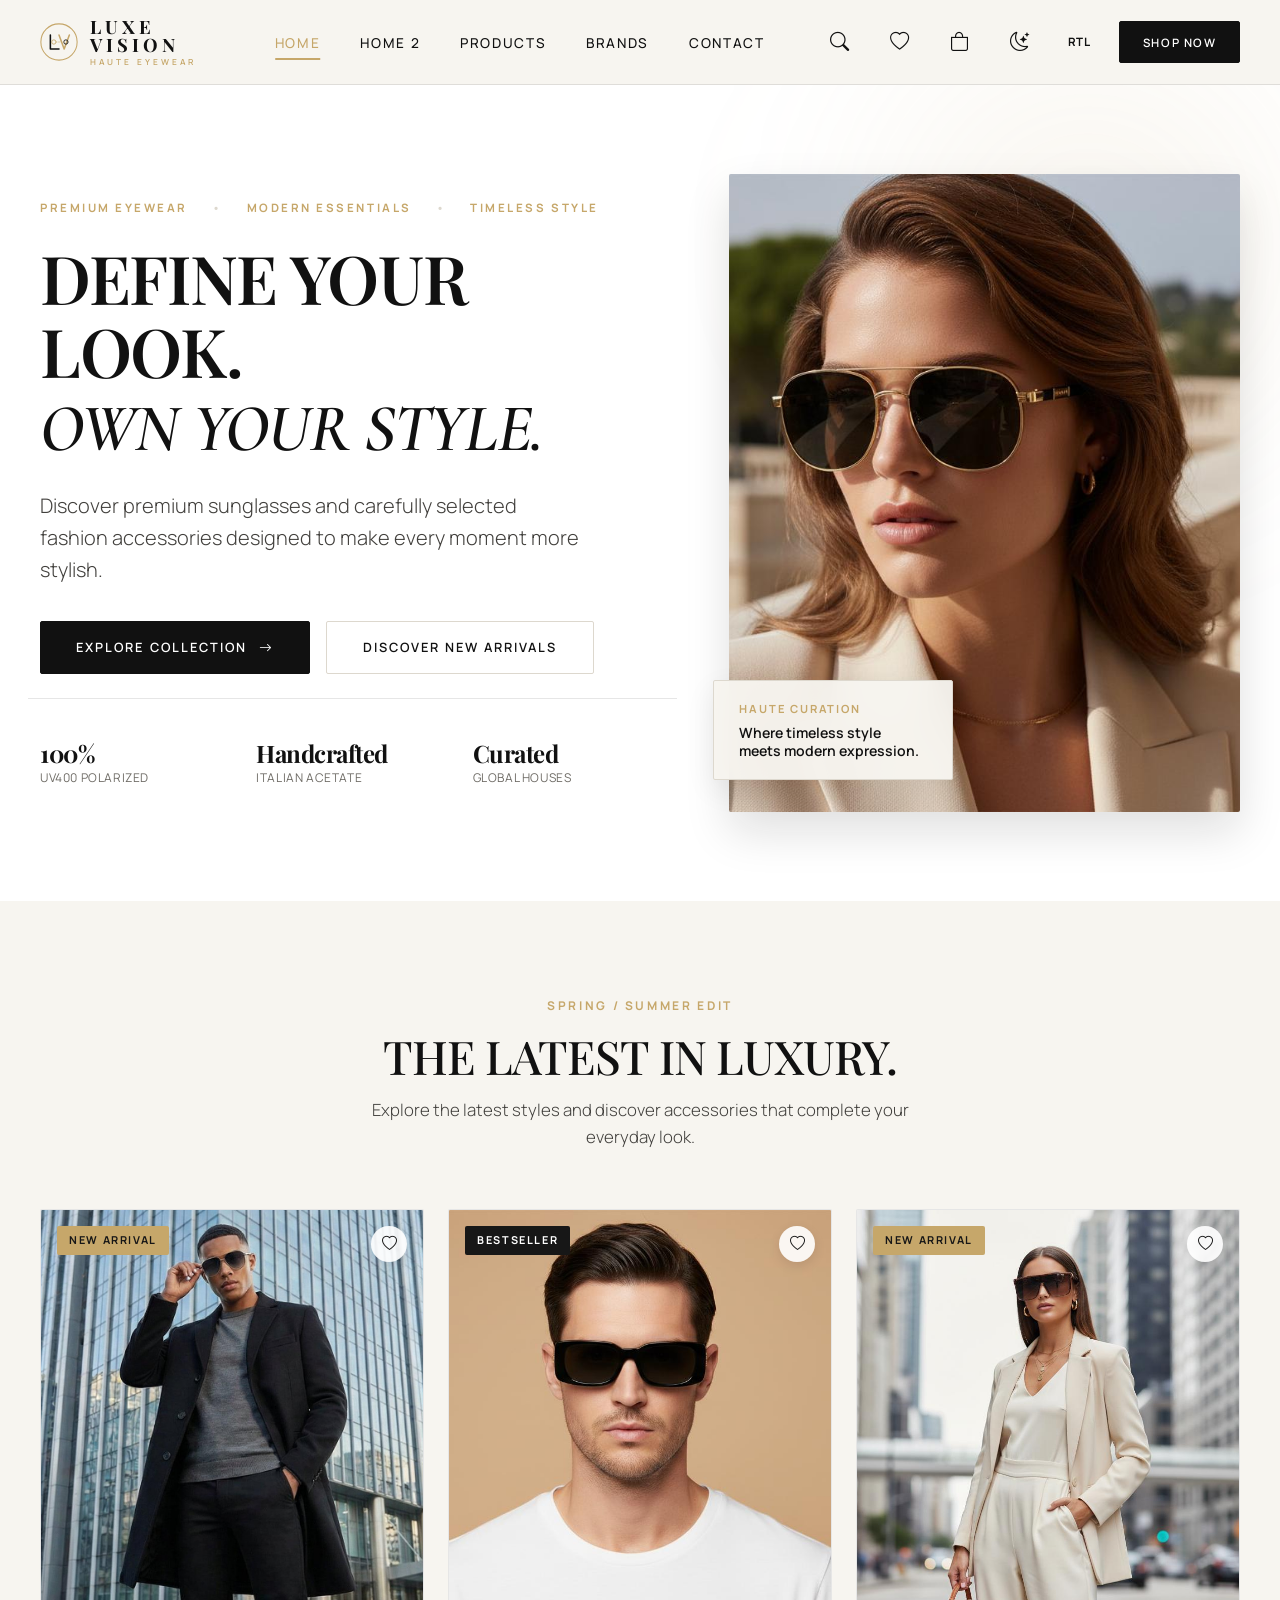
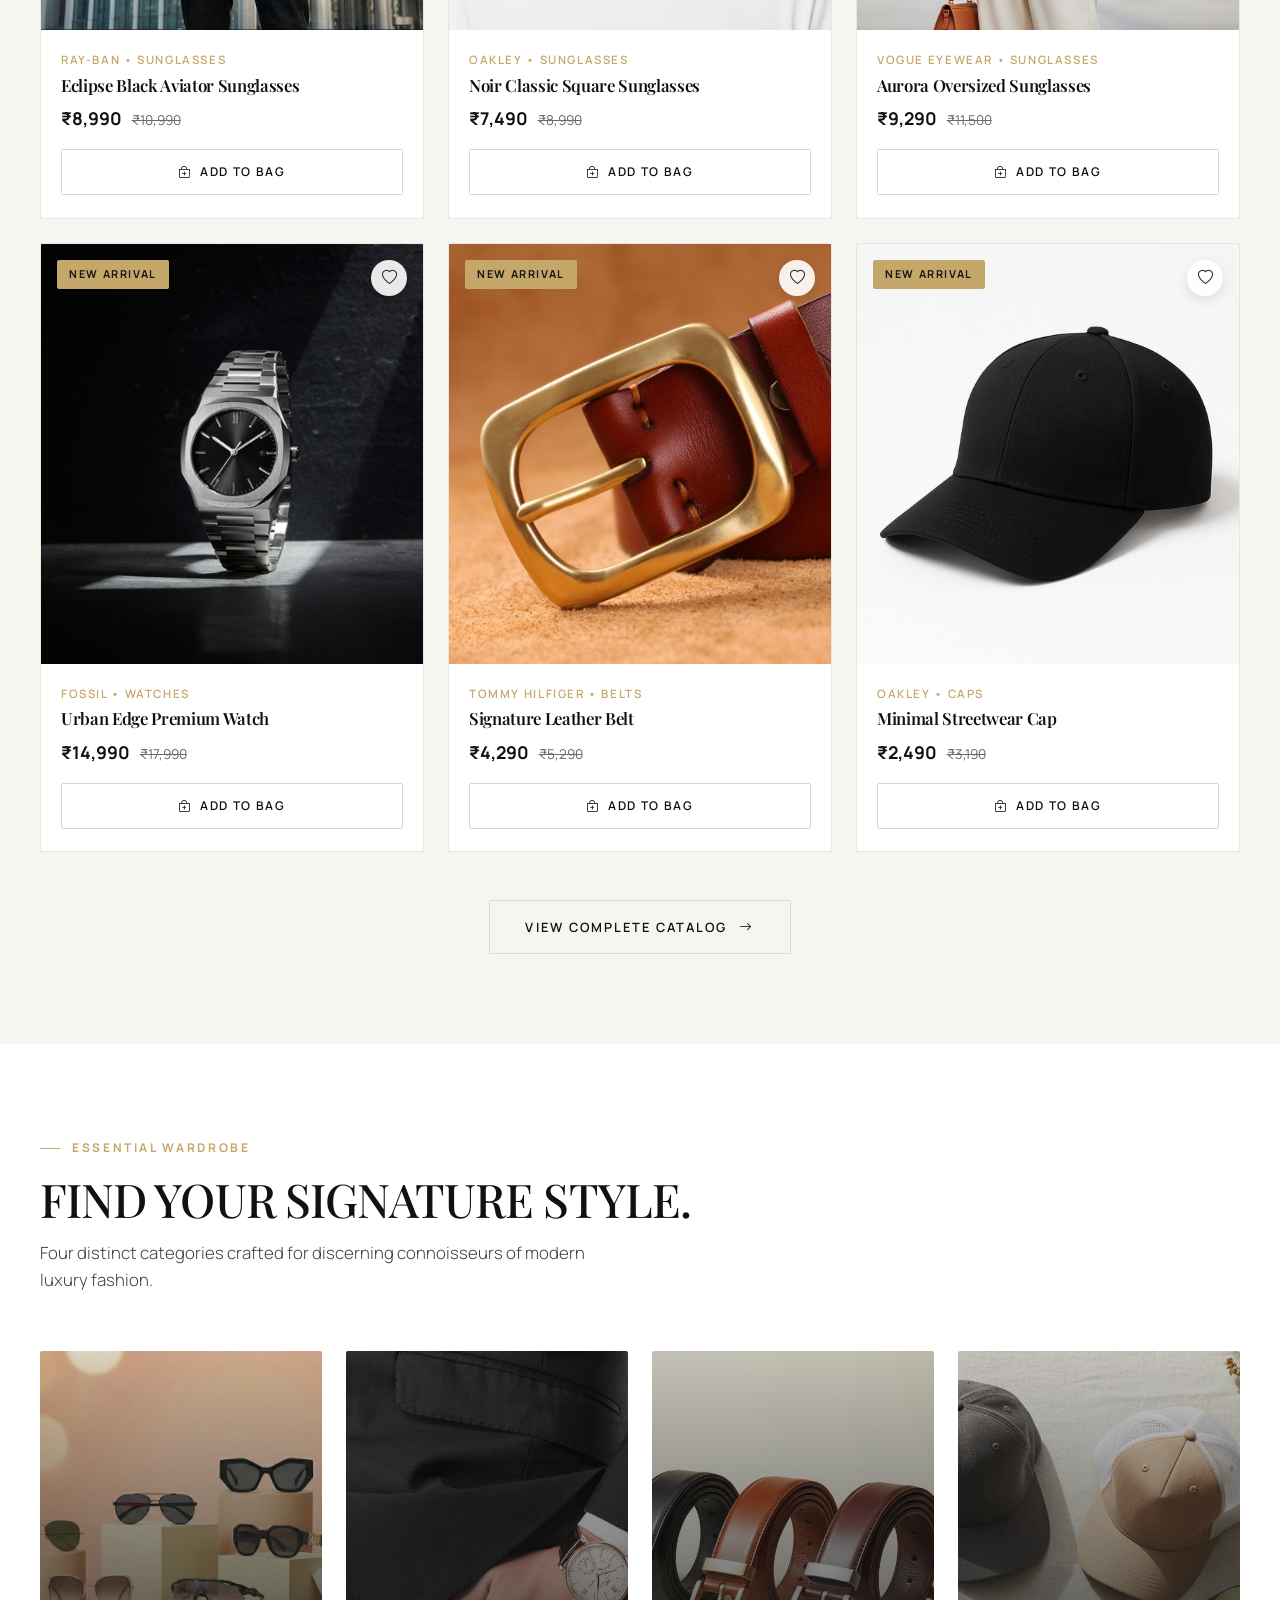
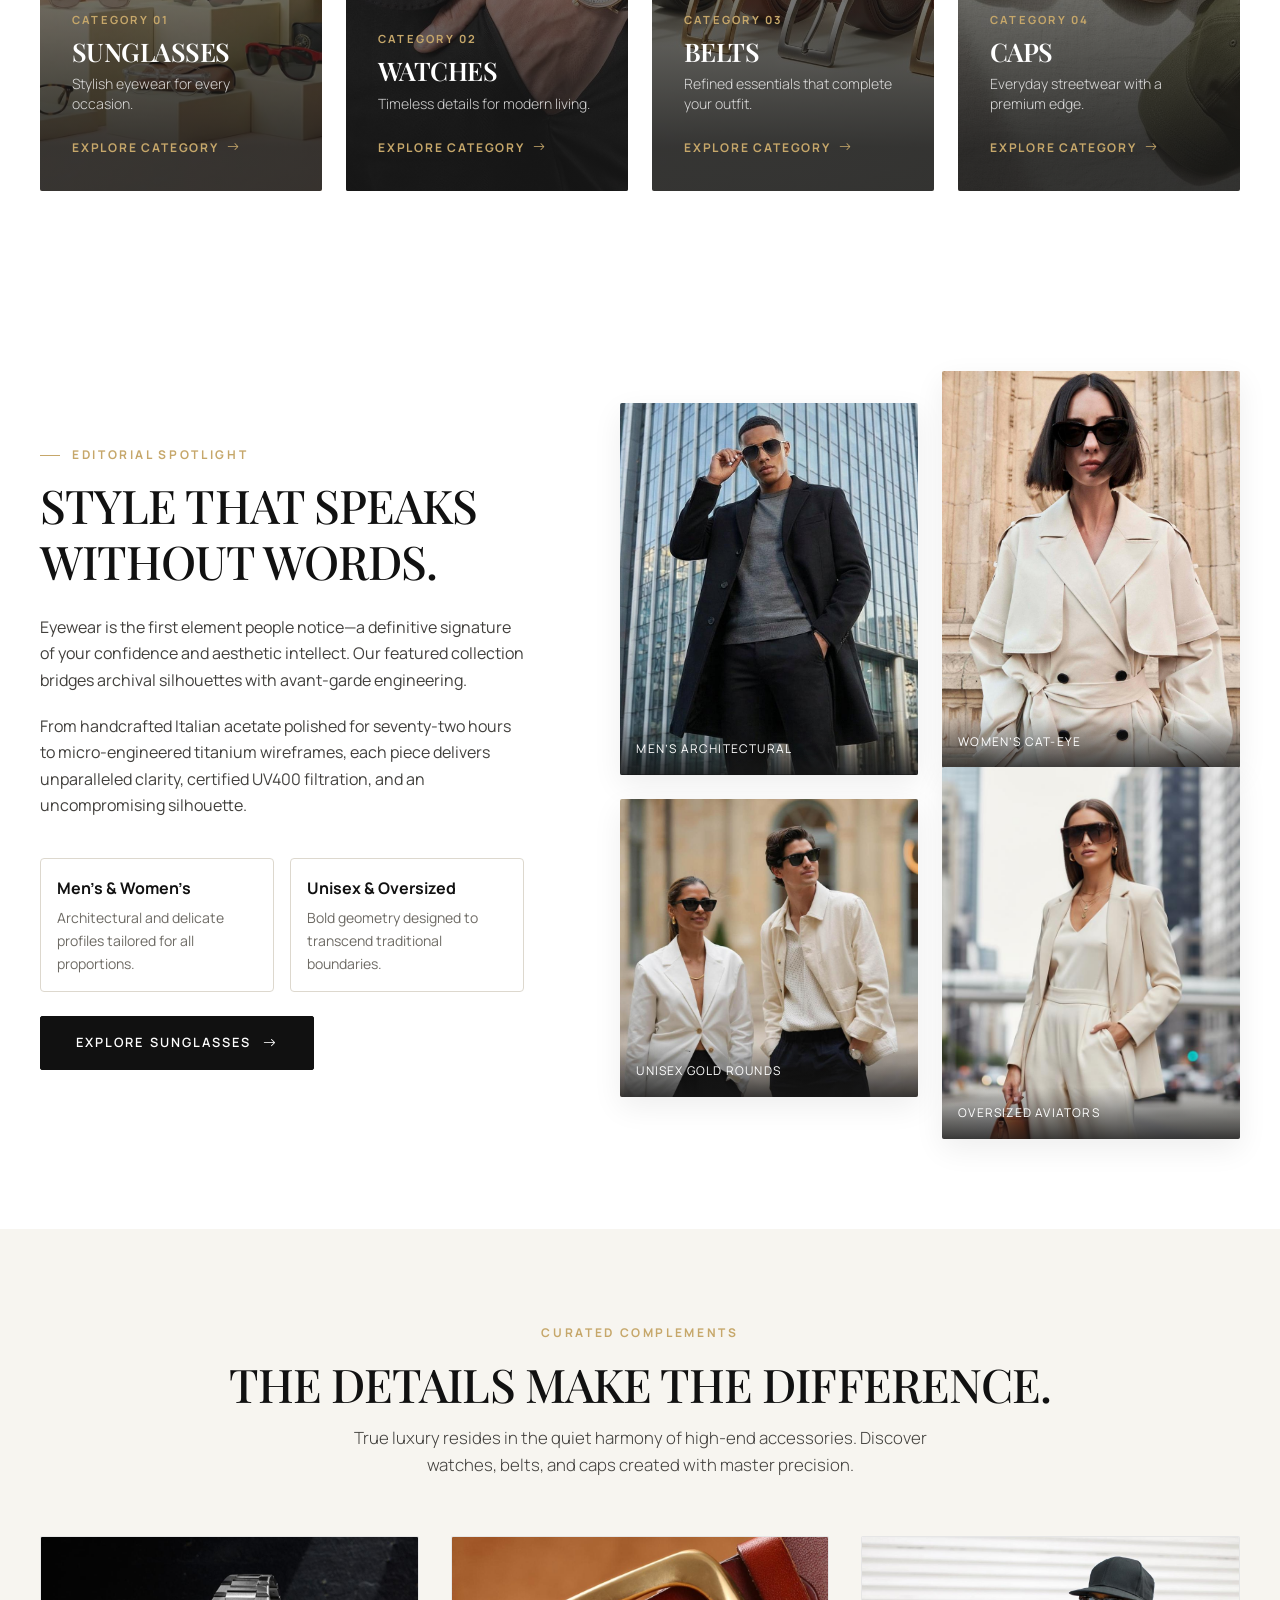
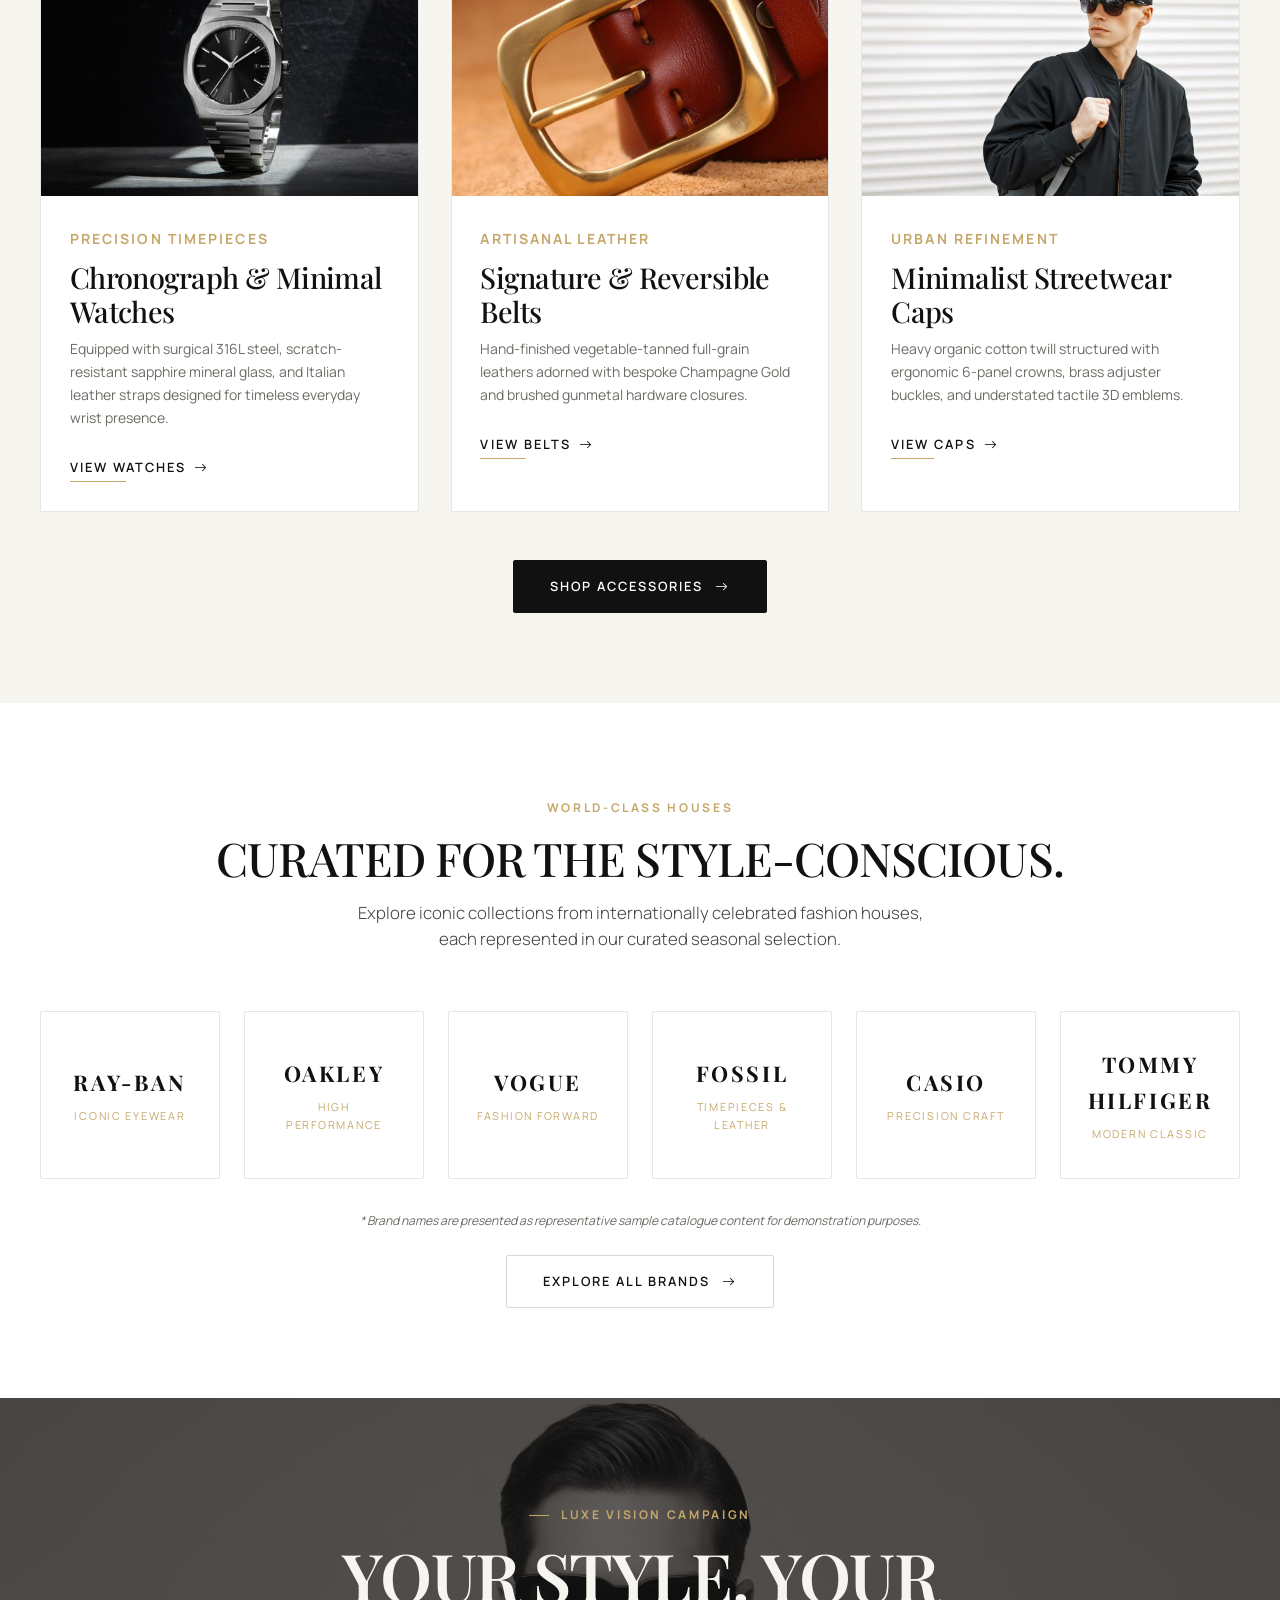
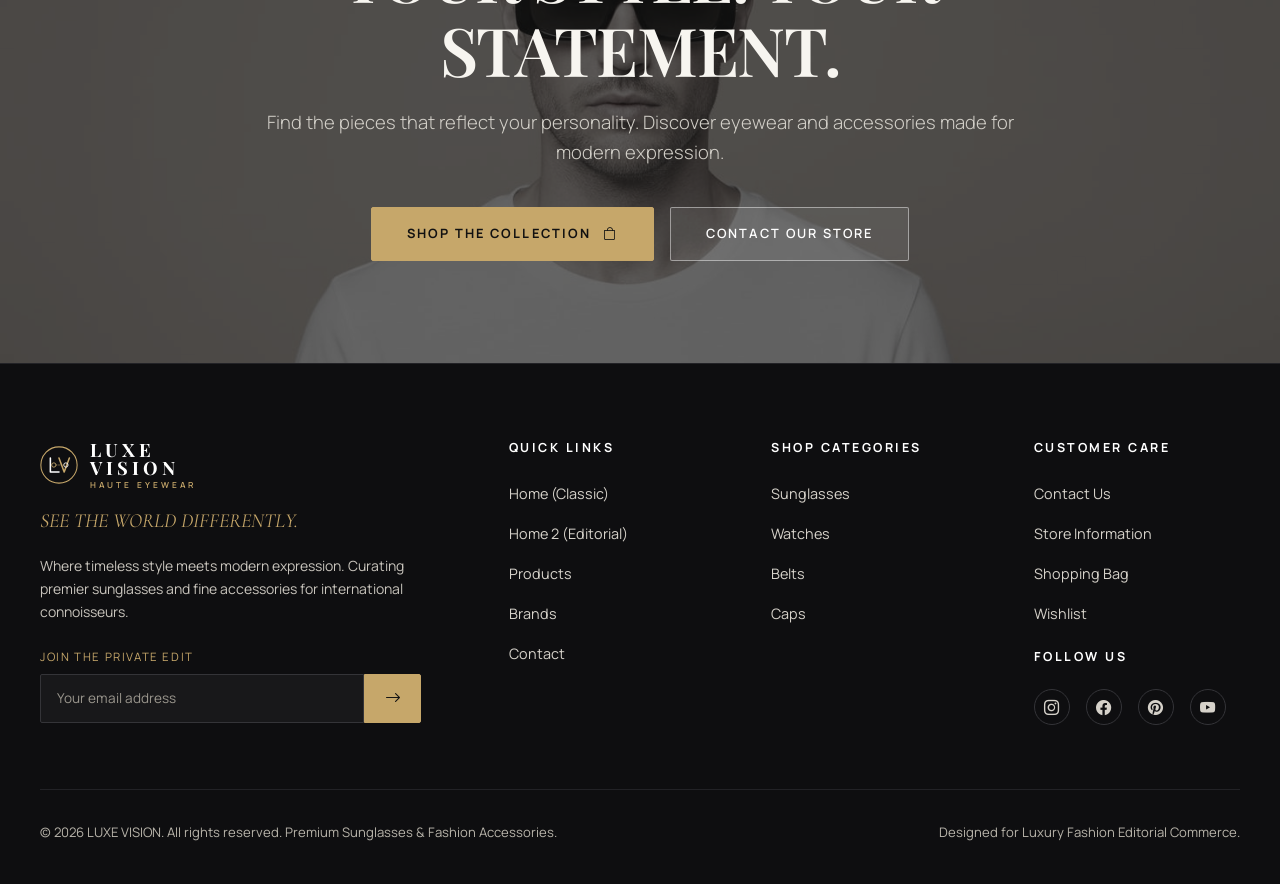
==== index.html @ 17b4c420 "Initial commit: Luxe Vision Sunglasses & Fashion Accessories Store" ====
<!DOCTYPE html>
<html lang="en" data-theme="light">
<head>
  <meta charset="UTF-8">
  <meta name="viewport" content="width=device-width, initial-scale=1.0">
  <title>Luxe Vision | Premium Sunglasses & Fashion Accessories</title>
  <meta name="description" content="Discover premium sunglasses, luxury watches, handcrafted leather belts, and designer caps at LUXE VISION. Timeless style meets modern expression.">
  
  <!-- Open Graph Metadata -->
  <meta property="og:title" content="Luxe Vision | Premium Sunglasses & Fashion Accessories">
  <meta property="og:description" content="Where timeless style meets modern expression. Shop curated luxury eyewear, watches, belts, and caps.">
  <meta property="og:type" content="website">
  <meta property="og:image" content="https://images.unsplash.com/photo-1509695507497-903c140c43b0?auto=format&fit=crop&w=1200&q=80">

  <!-- Bootstrap 5 CDN -->
  <link href="https://cdn.jsdelivr.net/npm/bootstrap@5.3.3/dist/css/bootstrap.min.css" rel="stylesheet">
  <!-- Bootstrap Icons CDN -->
  <link href="https://cdn.jsdelivr.net/npm/bootstrap-icons@1.11.3/font/bootstrap-icons.min.css" rel="stylesheet">
  
  <!-- Custom Styles -->
  <link rel="stylesheet" href="assets/css/style.css">
</head>
<body>

  <!-- ==========================================================================
       GLOBAL NAVIGATION BAR
       ========================================================================== -->
  <header class="site-header">
    <div class="luxe-container">
      <div class="nav-inner">
        
        <!-- Brand Logo -->
        <a href="index.html" class="luxe-logo" aria-label="LUXE VISION Homepage">
          <div class="logo-monogram">
            <svg viewBox="0 0 44 44" fill="none" xmlns="http://www.w3.org/2000/svg">
              <circle cx="22" cy="22" r="21" stroke="#C6A76A" stroke-width="1.2"/>
              <path d="M12 14V30H22" stroke="currentColor" stroke-width="1.8" stroke-linecap="round" stroke-linejoin="round"/>
              <path d="M22 14L28 30L34 14" stroke="#C6A76A" stroke-width="1.8" stroke-linecap="round" stroke-linejoin="round"/>
              <circle cx="16" cy="22" r="2.5" stroke="#C6A76A" stroke-width="1"/>
              <circle cx="30" cy="22" r="2.5" stroke="currentColor" stroke-width="1"/>
              <path d="M18.5 22H27.5" stroke="#C6A76A" stroke-width="1" stroke-dasharray="1 1"/>
            </svg>
          </div>
          <div class="logo-text">
            <span class="logo-title">LUXE VISION</span>
            <span class="logo-subline">HAUTE EYEWEAR</span>
          </div>
        </a>

        <!-- Center Navigation Links -->
        <nav aria-label="Primary Navigation">
          <ul class="nav-links">
            <li><a href="index.html" class="nav-link-item active">Home</a></li>
            <li><a href="home-2.html" class="nav-link-item">Home 2</a></li>
            <li><a href="products.html" class="nav-link-item">Products</a></li>
            <li><a href="brands.html" class="nav-link-item">Brands</a></li>
            <li><a href="contact.html" class="nav-link-item">Contact</a></li>
          </ul>
        </nav>

        <!-- Right Action Icons & CTA -->
        <div class="nav-actions">
          <!-- Search Icon Button -->
          <button class="nav-icon-btn open-search-btn" aria-label="Open Search" title="Search catalog">
            <i class="bi bi-search"></i>
          </button>

          <!-- Wishlist Icon Button -->
          <button class="nav-icon-btn open-wishlist-btn" aria-label="Open Wishlist" title="View Wishlist">
            <i class="bi bi-heart"></i>
            <span class="nav-badge wishlist-badge-count" style="display: none;">0</span>
          </button>

          <!-- Shopping Bag Icon Button -->
          <button class="nav-icon-btn open-bag-btn" aria-label="Open Shopping Bag" title="View Shopping Bag">
            <i class="bi bi-bag"></i>
            <span class="nav-badge bag-badge-count" style="display: none;">0</span>
          </button>

          <!-- Theme Toggle Button -->
          <button class="nav-icon-btn theme-toggle-btn" aria-label="Toggle Theme" title="Toggle Light/Dark Theme">
            <i class="bi bi-moon-stars"></i>
          </button>

          <!-- RTL Direction Toggle Button -->
          <button class="nav-icon-btn rtl-toggle-btn" aria-label="Toggle RTL/LTR" title="Switch to RTL">
            <span class="rtl-text">RTL</span>
          </button>

          <!-- Desktop CTA -->
          <a href="products.html" class="btn-luxe btn-luxe-primary btn-luxe-sm nav-cta">Shop Now</a>

          <!-- Mobile Hamburger -->
          <button class="nav-hamburger-btn" aria-label="Toggle Mobile Menu" title="Menu">
            <i class="bi bi-list"></i>
          </button>
        </div>

      </div>
    </div>
  </header>

  <!-- ==========================================================================
       MOBILE OFF-CANVAS DRAWER
       ========================================================================== -->
  <aside class="mobile-nav-drawer" id="mobileNavDrawer" aria-label="Mobile Navigation">
    <div class="mobile-nav-header">
      <div class="luxe-logo">
        <div class="logo-monogram">
          <svg viewBox="0 0 44 44" fill="none" xmlns="http://www.w3.org/2000/svg">
            <circle cx="22" cy="22" r="21" stroke="#C6A76A" stroke-width="1.2"/>
            <path d="M12 14V30H22" stroke="currentColor" stroke-width="1.8" stroke-linecap="round" stroke-linejoin="round"/>
            <path d="M22 14L28 30L34 14" stroke="#C6A76A" stroke-width="1.8" stroke-linecap="round" stroke-linejoin="round"/>
            <circle cx="16" cy="22" r="2.5" stroke="#C6A76A" stroke-width="1"/>
            <circle cx="30" cy="22" r="2.5" stroke="currentColor" stroke-width="1"/>
            <path d="M18.5 22H27.5" stroke="#C6A76A" stroke-width="1" stroke-dasharray="1 1"/>
          </svg>
        </div>
        <div class="logo-text">
          <span class="logo-title">LUXE VISION</span>
          <span class="logo-subline">HAUTE EYEWEAR</span>
        </div>
      </div>
      <button class="mobile-nav-close" aria-label="Close Mobile Menu">
        <i class="bi bi-x-lg"></i>
      </button>
    </div>

    <ul class="mobile-nav-list">
      <li><a href="index.html" class="mobile-nav-link active">Home (Classic)</a></li>
      <li><a href="home-2.html" class="mobile-nav-link">Home 2 (Editorial)</a></li>
      <li><a href="products.html" class="mobile-nav-link">Products</a></li>
      <li><a href="brands.html" class="mobile-nav-link">Brands</a></li>
      <li><a href="contact.html" class="mobile-nav-link">Contact</a></li>
    </ul>

    <div class="mobile-nav-footer">
      <div class="mobile-nav-actions">
        <button class="nav-icon-btn open-search-btn" aria-label="Search">
          <i class="bi bi-search"></i>
        </button>
        <button class="nav-icon-btn open-wishlist-btn" aria-label="Wishlist">
          <i class="bi bi-heart"></i>
          <span class="nav-badge wishlist-badge-count" style="display: none;">0</span>
        </button>
        <button class="nav-icon-btn open-bag-btn" aria-label="Bag">
          <i class="bi bi-bag"></i>
          <span class="nav-badge bag-badge-count" style="display: none;">0</span>
        </button>
        <button class="nav-icon-btn theme-toggle-btn" aria-label="Theme">
          <i class="bi bi-moon-stars"></i>
        </button>
        <button class="nav-icon-btn rtl-toggle-btn" aria-label="Toggle RTL/LTR" title="Switch to RTL">
          <span class="rtl-text">RTL</span>
        </button>
      </div>
      <a href="products.html" class="btn-luxe btn-luxe-primary w-100 text-center">Shop The Collection</a>
    </div>
  </aside>

  <!-- ==========================================================================
       SECTION 1: PREMIUM HERO
       ========================================================================== -->
  <section class="hero-editorial" id="hero">
    <div class="luxe-container">
      <div class="hero-grid">
        
        <!-- Left Content -->
        <div class="hero-content-col">
          <div class="hero-editorial-tags">
            <span class="hero-tag">PREMIUM EYEWEAR</span>
            <span class="hero-tag">MODERN ESSENTIALS</span>
            <span class="hero-tag">TIMELESS STYLE</span>
          </div>

          <h1 class="hero-title">DEFINE YOUR LOOK.<br><span class="font-editorial">OWN YOUR STYLE.</span></h1>
          
          <p class="hero-lead">
            Discover premium sunglasses and carefully selected fashion accessories designed to make every moment more stylish.
          </p>

          <div class="hero-buttons">
            <a href="products.html" class="btn-luxe btn-luxe-primary">
              <span>EXPLORE COLLECTION</span>
              <i class="bi bi-arrow-right"></i>
            </a>
            <a href="#new-arrivals" class="btn-luxe btn-luxe-secondary">
              <span>DISCOVER NEW ARRIVALS</span>
            </a>
          </div>

          <div class="row g-4 mt-4 pt-3 border-top" style="border-color: var(--border-subtle) !important;">
            <div class="col-4">
              <div class="h4 mb-0 fw-bold font-heading text-primary">100%</div>
              <div class="small text-muted" style="font-size: 0.75rem; letter-spacing: 0.05em;">UV400 POLARIZED</div>
            </div>
            <div class="col-4">
              <div class="h4 mb-0 fw-bold font-heading text-primary">Handcrafted</div>
              <div class="small text-muted" style="font-size: 0.75rem; letter-spacing: 0.05em;">ITALIAN ACETATE</div>
            </div>
            <div class="col-4">
              <div class="h4 mb-0 fw-bold font-heading text-primary">Curated</div>
              <div class="small text-muted" style="font-size: 0.75rem; letter-spacing: 0.05em;">GLOBAL HOUSES</div>
            </div>
          </div>
        </div>

        <!-- Right Visual Composition -->
        <div class="hero-image-composition">
          <div class="hero-main-img-card">
            <img src="assets/images/vziIryqeUhm8qHOj1qInW8_mgiSLAsDDQuP8byQXFkylfl3nIh2A5ytBRZn-hPaaPNkMMjlHSjhDIkFAYXXEaw4vwRzPBwgF866dXv8QInyUwziB2poOtkr_3c7_PA0597tWWUkRJAowG2Ahtt6prRbo-AJnUPq_XaYl3kFQH.jpg" 
                 alt="High fashion model wearing luxury designer gold aviator sunglasses" 
                 loading="eager">
          </div>

          <div class="hero-badge-floating">
            <div class="badge-gold-accent">HAUTE CURATION</div>
            <div class="badge-text">Where timeless style meets modern expression.</div>
          </div>
        </div>

      </div>
    </div>
  </section>

  <!-- ==========================================================================
       SECTION 2: NEW ARRIVALS
       ========================================================================== -->
  <section class="section-spacer" id="new-arrivals">
    <div class="luxe-container">
      
      <div class="section-header text-center">
        <span class="section-eyebrow">SPRING / SUMMER EDIT</span>
        <h2 class="h2-editorial">THE LATEST IN LUXURY.</h2>
        <p class="section-subtitle">
          Explore the latest styles and discover accessories that complete your everyday look.
        </p>
      </div>

      <!-- 6 Featured Products Grid -->
      <div class="row g-4" id="newArrivalsGrid">
        <!-- Rendered dynamically via inline JS to guarantee full functionality -->
      </div>

      <div class="text-center mt-5">
        <a href="products.html" class="btn-luxe btn-luxe-secondary">
          <span>VIEW COMPLETE CATALOG</span>
          <i class="bi bi-arrow-right"></i>
        </a>
      </div>

    </div>
  </section>

  <!-- ==========================================================================
       SECTION 3: SHOP BY CATEGORY
       ========================================================================== -->
  <section class="section-spacer" style="background-color: var(--bg-secondary);">
    <div class="luxe-container">
      
      <div class="section-header">
        <span class="section-eyebrow">ESSENTIAL WARDROBE</span>
        <h2 class="h2-editorial">FIND YOUR SIGNATURE STYLE.</h2>
        <p class="section-subtitle">
          Four distinct categories crafted for discerning connoisseurs of modern luxury fashion.
        </p>
      </div>

      <div class="category-editorial-grid">
        
        <!-- Category 1: Sunglasses -->
        <a href="products.html?category=sunglasses" class="category-block">
          <div class="category-block-bg">
            <img src="assets/images/V2XZN1ySH9K8ah1tJ5LrnXibHfy0FxmxUYJhRfbXDeQBrzUIBsbNi3o6SC2YkF7Foi70jN8KAuQlCVzZYIb-sSd8r14hKYQhbJcpBKedi-GmKOSE378wfZiAePXkPbP30lbBG8U4jzbreAa0irhJ3mcKJ5r1ji2RpA7W9qr2b.jpg" alt="Sunglasses Collection">
          </div>
          <div class="category-block-overlay"></div>
          <div class="category-block-content">
            <div class="category-tag">CATEGORY 01</div>
            <h3 class="category-name">SUNGLASSES</h3>
            <p class="category-desc">Stylish eyewear for every occasion.</p>
            <span class="category-link-arrow">
              <span>EXPLORE CATEGORY</span>
              <i class="bi bi-arrow-right"></i>
            </span>
          </div>
        </a>

        <!-- Category 2: Watches -->
        <a href="products.html?category=watches" class="category-block">
          <div class="category-block-bg">
            <img src="assets/images/uCfnhDpR8oLpxtIRxLnRSZEJdpVBM2qplHKuWSqTTeBhe7iigPcNSFe1oNDF6GHM9uNw8FsHTozJnX8SsEo-0Md93rc8o7IDKX2v3aPDr6l040XaBlBZ0Hm9rgCXS7uizZh2NzTEeJLPmrSSdsjdMnrG4wWtW3SXme0-YngxJ.jpg" alt="Watches Collection">
          </div>
          <div class="category-block-overlay"></div>
          <div class="category-block-content">
            <div class="category-tag">CATEGORY 02</div>
            <h3 class="category-name">WATCHES</h3>
            <p class="category-desc">Timeless details for modern living.</p>
            <span class="category-link-arrow">
              <span>EXPLORE CATEGORY</span>
              <i class="bi bi-arrow-right"></i>
            </span>
          </div>
        </a>

        <!-- Category 3: Belts -->
        <a href="products.html?category=belts" class="category-block">
          <div class="category-block-bg">
            <img src="assets/images/-fdlUbPXs6oBS4I7fDoPCThmptMwCRzw0uzk2lkhO8Ix5b0nOBV9o3lWv_a-MeHaE6eMn0_4xkMxsVPYayUsusJpSM1OvhzgseLiavTJ7zCaAzcZhdbN84179F5ENkx1jz209EdRHeBXLBgXcB49AF0Snxnd5muFJKjOZNqah.jpg" alt="Belts Collection">
          </div>
          <div class="category-block-overlay"></div>
          <div class="category-block-content">
            <div class="category-tag">CATEGORY 03</div>
            <h3 class="category-name">BELTS</h3>
            <p class="category-desc">Refined essentials that complete your outfit.</p>
            <span class="category-link-arrow">
              <span>EXPLORE CATEGORY</span>
              <i class="bi bi-arrow-right"></i>
            </span>
          </div>
        </a>

        <!-- Category 4: Caps -->
        <a href="products.html?category=caps" class="category-block">
          <div class="category-block-bg">
            <img src="assets/images/Cin7d3YSK5_ca4l0H4hPbB6mGNgRnuj1LwvDIinLVFOR_4DpKw0wU9E-1-ZziuaVY6MnQzKOWzzDwl_MCSCpm1aIu5kq0n3nXf0Yg5KPL3JU9PC-A4SWCvP-5lgkQB4cPm5JNatNxnRKQGaMdC7mwbXAkHjqoHzQuPpyi23xv.jpg" alt="Caps Collection">
          </div>
          <div class="category-block-overlay"></div>
          <div class="category-block-content">
            <div class="category-tag">CATEGORY 04</div>
            <h3 class="category-name">CAPS</h3>
            <p class="category-desc">Everyday streetwear with a premium edge.</p>
            <span class="category-link-arrow">
              <span>EXPLORE CATEGORY</span>
              <i class="bi bi-arrow-right"></i>
            </span>
          </div>
        </a>

      </div>

    </div>
  </section>

  <!-- ==========================================================================
       SECTION 4: FEATURED COLLECTION
       ========================================================================== -->
  <section class="section-spacer featured-collection-section">
    <div class="luxe-container">
      
      <div class="editorial-asymmetric-grid">
        
        <!-- Story text -->
        <div class="editorial-story">
          <span class="section-eyebrow">EDITORIAL SPOTLIGHT</span>
          <h2 class="h2-editorial mb-4">STYLE THAT SPEAKS WITHOUT WORDS.</h2>
          <p>
            Eyewear is the first element people notice—a definitive signature of your confidence and aesthetic intellect. Our featured collection bridges archival silhouettes with avant-garde engineering.
          </p>
          <p>
            From handcrafted Italian acetate polished for seventy-two hours to micro-engineered titanium wireframes, each piece delivers unparalleled clarity, certified UV400 filtration, and an uncompromising silhouette.
          </p>
          
          <div class="row g-3 my-4">
            <div class="col-6">
              <div class="p-3 border rounded-1" style="border-color: var(--border-main) !important; background-color: var(--surface-card);">
                <div class="fw-bold text-primary mb-1">Men’s & Women’s</div>
                <div class="small text-muted">Architectural and delicate profiles tailored for all proportions.</div>
              </div>
            </div>
            <div class="col-6">
              <div class="p-3 border rounded-1" style="border-color: var(--border-main) !important; background-color: var(--surface-card);">
                <div class="fw-bold text-primary mb-1">Unisex & Oversized</div>
                <div class="small text-muted">Bold geometry designed to transcend traditional boundaries.</div>
              </div>
            </div>
          </div>

          <a href="products.html?category=sunglasses" class="btn-luxe btn-luxe-primary">
            <span>EXPLORE SUNGLASSES</span>
            <i class="bi bi-arrow-right"></i>
          </a>
        </div>

        <!-- Asymmetric Mosaic Images -->
        <div class="editorial-mosaic">
          <div class="mosaic-item">
            <img src="assets/images/XowgdSgbjvZ_kZueKyug6JB1dtHdcZFIC5of1FOG5yYWe2aQJlDBrD6w9-uDuibSaO8nDmz_iN9kMjlCRUY5YgdhI_PbZJ9VPJb8twWmOGZqXtubTq1sLpEEbfeYJsbe1B1hh6jjMEih27jVUes-eUuzUbycEoC8Bfpl4LLKq.jpg" alt="Men's architectural eyewear">
            <div class="mosaic-caption">MEN’S ARCHITECTURAL</div>
          </div>
          <div class="mosaic-item">
            <img src="assets/images/tdcaOAXi9R_C1GlKuCkXDedynZd8Po-iW_DV9ZDhUpOb9daBY3AChnOoqlScbIqxrV31a-NXxEDve2dae3crMiZvptbl5bUXLvun9UdQGo2e6kcimJufNbgzoK9IY9MfpRaM-k7GsNRi_VkYbSBy6ZHhTcIERfCR-RQvPZ61f.jpg" alt="Women's cat eye silhouette">
            <div class="mosaic-caption">WOMEN’S CAT-EYE</div>
          </div>
          <div class="mosaic-item">
            <img src="assets/images/7NPaxuciBjnqcFb5EqG0Wc92nb2KhGSBEBObR7nuU43aIda8tBQHX3xUJPyPVXQJ4jeiJT2krPw93240-8ZB2It1diMvhTFHXVch9sDsI8SNpA35XfxsZIir0vzZXy-ggzGPFOh29BNGO1hg6M9hTPAaZMfq8OZNN6flT02kf.jpg" alt="Unisex vintage rounds">
            <div class="mosaic-caption">UNISEX GOLD ROUNDS</div>
          </div>
          <div class="mosaic-item">
            <img src="assets/images/UKC_eoQDdVyn1cklhMO-J_Hg62GL_V6OI7j4rDFio63IRbasOKCo4RCYifG2CFy0Uwp4EgSjA22kbpeGIntEXY7FIEqzT-5A0SRn13KjZQ_6v5Q6PFRfubhrLnmPTq9Y8Cznz0i9o_usc3qQRGgfeVZuXs33s7Uan-tXAIuTi.jpg" alt="Modern oversized sunglasses">
            <div class="mosaic-caption">OVERSIZED AVIATORS</div>
          </div>
        </div>

      </div>

    </div>
  </section>

  <!-- ==========================================================================
       SECTION 5: THE ACCESSORY EDIT
       ========================================================================== -->
  <section class="section-spacer">
    <div class="luxe-container">
      
      <div class="section-header text-center">
        <span class="section-eyebrow">CURATED COMPLEMENTS</span>
        <h2 class="h2-editorial">THE DETAILS MAKE THE DIFFERENCE.</h2>
        <p class="section-subtitle">
          True luxury resides in the quiet harmony of high-end accessories. Discover watches, belts, and caps created with master precision.
        </p>
      </div>

      <div class="accessory-cards-grid">
        
        <!-- Card 1: Watches -->
        <div class="accessory-card">
          <div class="accessory-card-img">
            <img src="assets/images/IhZFCfjoqGIL3hPbKy_M9b97VoG0JcB9snSR-2_7ZQjLoV39WPeWIFZL_ERz6gCaZ07wrLc3JqYss9KWN2-fSYI89Q0THGWgmEgGp_xE1jbLRuVvJSiYeGdXHHXu5h7ogGLyGD0gDdaDA6HGYje3xPD7ehzC_MHQZkoG2URjy.jpg" alt="Premium Timepieces">
          </div>
          <div class="accessory-card-body">
            <span class="text-uppercase small fw-bold" style="color: var(--accent-gold); letter-spacing: 0.15em;">PRECISION TIMEPIECES</span>
            <h3 class="my-2">Chronograph & Minimal Watches</h3>
            <p class="small text-muted mb-4">
              Equipped with surgical 316L steel, scratch-resistant sapphire mineral glass, and Italian leather straps designed for timeless everyday wrist presence.
            </p>
            <a href="products.html?category=watches" class="btn-text-link">
              <span>VIEW WATCHES</span>
              <i class="bi bi-arrow-right"></i>
            </a>
          </div>
        </div>

        <!-- Card 2: Belts -->
        <div class="accessory-card">
          <div class="accessory-card-img">
            <img src="assets/images/ifLdAmkfVHTYc4_Qi3mCObSnVYuggS_G5VCT1mdf0hkuigmJohZRkNuEvOsoc1zhZ6fEWhMjFEop5AcKa-932ecOmLbs899rDq-pgkvMulg_OMeFDAcJyQmdxwyeEak5fdpt3JqvFMrkGIaGPg33QjsSLciCx-H0PBibRXYSi.jpg" alt="Handcrafted Belts">
          </div>
          <div class="accessory-card-body">
            <span class="text-uppercase small fw-bold" style="color: var(--accent-gold); letter-spacing: 0.15em;">ARTISANAL LEATHER</span>
            <h3 class="my-2">Signature & Reversible Belts</h3>
            <p class="small text-muted mb-4">
              Hand-finished vegetable-tanned full-grain leathers adorned with bespoke Champagne Gold and brushed gunmetal hardware closures.
            </p>
            <a href="products.html?category=belts" class="btn-text-link">
              <span>VIEW BELTS</span>
              <i class="bi bi-arrow-right"></i>
            </a>
          </div>
        </div>

        <!-- Card 3: Caps -->
        <div class="accessory-card">
          <div class="accessory-card-img">
            <img src="assets/images/Vb-T75htgJCyShDnQoSnzcndaJH4CKhSPjOClivTqAoA9HpR-B3VB4JsOShQUQjLZliCnsANoLgZA_X11CdZKFt3BaCCOKklw5NGLA_6IUdjCMQZ9TlYj0DLGbOF39uJtKW36vZ41zUqqw1mo-5mkP0lsQzAK0_KtATUMMYoV.jpg" alt="Designer Streetwear Caps">
          </div>
          <div class="accessory-card-body">
            <span class="text-uppercase small fw-bold" style="color: var(--accent-gold); letter-spacing: 0.15em;">URBAN REFINEMENT</span>
            <h3 class="my-2">Minimalist Streetwear Caps</h3>
            <p class="small text-muted mb-4">
              Heavy organic cotton twill structured with ergonomic 6-panel crowns, brass adjuster buckles, and understated tactile 3D emblems.
            </p>
            <a href="products.html?category=caps" class="btn-text-link">
              <span>VIEW CAPS</span>
              <i class="bi bi-arrow-right"></i>
            </a>
          </div>
        </div>

      </div>

      <div class="text-center mt-5">
        <a href="products.html" class="btn-luxe btn-luxe-primary">
          <span>SHOP ACCESSORIES</span>
          <i class="bi bi-arrow-right"></i>
        </a>
      </div>

    </div>
  </section>

  <!-- ==========================================================================
       SECTION 6: BRAND EXPERIENCE
       ========================================================================== -->
  <section class="section-spacer" style="background-color: var(--bg-secondary);">
    <div class="luxe-container">
      
      <div class="section-header text-center">
        <span class="section-eyebrow">WORLD-CLASS HOUSES</span>
        <h2 class="h2-editorial">CURATED FOR THE STYLE-CONSCIOUS.</h2>
        <p class="section-subtitle">
          Explore iconic collections from internationally celebrated fashion houses, each represented in our curated seasonal selection.
        </p>
      </div>

      <div class="brands-row">
        <!-- Brand 1: Ray-Ban -->
        <a href="products.html?brand=Ray-Ban" class="brand-badge-item">
          <div class="brand-name">Ray-Ban</div>
          <div class="brand-sub">ICONIC EYEWEAR</div>
        </a>

        <!-- Brand 2: Oakley -->
        <a href="products.html?brand=Oakley" class="brand-badge-item">
          <div class="brand-name">Oakley</div>
          <div class="brand-sub">HIGH PERFORMANCE</div>
        </a>

        <!-- Brand 3: Vogue Eyewear -->
        <a href="products.html?brand=Vogue%20Eyewear" class="brand-badge-item">
          <div class="brand-name">Vogue</div>
          <div class="brand-sub">FASHION FORWARD</div>
        </a>

        <!-- Brand 4: Fossil -->
        <a href="products.html?brand=Fossil" class="brand-badge-item">
          <div class="brand-name">Fossil</div>
          <div class="brand-sub">TIMEPIECES & LEATHER</div>
        </a>

        <!-- Brand 5: Casio -->
        <a href="products.html?brand=Casio" class="brand-badge-item">
          <div class="brand-name">Casio</div>
          <div class="brand-sub">PRECISION CRAFT</div>
        </a>

        <!-- Brand 6: Tommy Hilfiger -->
        <a href="products.html?brand=Tommy%20Hilfiger" class="brand-badge-item">
          <div class="brand-name">Tommy Hilfiger</div>
          <div class="brand-sub">MODERN CLASSIC</div>
        </a>
      </div>

      <p class="disclaimer-note">
        * Brand names are presented as representative sample catalogue content for demonstration purposes.
      </p>

      <div class="text-center mt-4">
        <a href="brands.html" class="btn-luxe btn-luxe-secondary">
          <span>EXPLORE ALL BRANDS</span>
          <i class="bi bi-arrow-right"></i>
        </a>
      </div>

    </div>
  </section>

  <!-- ==========================================================================
       SECTION 7: FINAL CAMPAIGN CTA
       ========================================================================== -->
  <section class="campaign-cta-section">
    <div class="campaign-cta-bg"></div>
    <div class="luxe-container">
      <div class="campaign-cta-content">
        <span class="section-eyebrow text-gold" style="color: var(--accent-gold);">LUXE VISION CAMPAIGN</span>
        <h2 class="h1-editorial">YOUR STYLE. YOUR STATEMENT.</h2>
        <p>
          Find the pieces that reflect your personality. Discover eyewear and accessories made for modern expression.
        </p>
        <div class="d-flex flex-wrap justify-content-center gap-3">
          <a href="products.html" class="btn-luxe btn-luxe-gold">
            <span>SHOP THE COLLECTION</span>
            <i class="bi bi-bag"></i>
          </a>
          <a href="contact.html" class="btn-luxe btn-luxe-secondary" style="border-color: rgba(247, 245, 240, 0.4); color: #F7F5F0;">
            <span>CONTACT OUR STORE</span>
          </a>
        </div>
      </div>
    </div>
  </section>

  <!-- ==========================================================================
       FOOTER
       ========================================================================== -->
  <footer class="site-footer">
    <div class="luxe-container">
      <div class="footer-top-grid">
        
        <!-- Brand Info Col -->
        <div class="footer-brand-col">
          <a href="index.html" class="luxe-logo">
            <div class="logo-monogram">
              <svg viewBox="0 0 44 44" fill="none" xmlns="http://www.w3.org/2000/svg">
                <circle cx="22" cy="22" r="21" stroke="#C6A76A" stroke-width="1.2"/>
                <path d="M12 14V30H22" stroke="#FFFFFF" stroke-width="1.8" stroke-linecap="round" stroke-linejoin="round"/>
                <path d="M22 14L28 30L34 14" stroke="#C6A76A" stroke-width="1.8" stroke-linecap="round" stroke-linejoin="round"/>
                <circle cx="16" cy="22" r="2.5" stroke="#C6A76A" stroke-width="1"/>
                <circle cx="30" cy="22" r="2.5" stroke="#FFFFFF" stroke-width="1"/>
                <path d="M18.5 22H27.5" stroke="#C6A76A" stroke-width="1" stroke-dasharray="1 1"/>
              </svg>
            </div>
            <div class="logo-text">
              <span class="logo-title text-white">LUXE VISION</span>
              <span class="logo-subline">HAUTE EYEWEAR</span>
            </div>
          </a>
          
          <div class="footer-tagline">SEE THE WORLD DIFFERENTLY.</div>
          <p class="small text-muted" style="max-width: 380px;">
            Where timeless style meets modern expression. Curating premier sunglasses and fine accessories for international connoisseurs.
          </p>

          <!-- Newsletter Form -->
          <div class="newsletter-form-box">
            <div class="small text-uppercase mb-2" style="font-size: 0.72rem; letter-spacing: 0.14em; color: var(--accent-gold);">
              JOIN THE PRIVATE EDIT
            </div>
            <form class="newsletter-form">
              <div class="newsletter-input-group">
                <input type="email" class="newsletter-input" placeholder="Your email address" required aria-label="Email address for newsletter">
                <button type="submit" class="newsletter-submit-btn" aria-label="Subscribe">
                  <i class="bi bi-arrow-right"></i>
                </button>
              </div>
            </form>
          </div>
        </div>

        <!-- Col 2: Quick Links -->
        <div>
          <h4 class="footer-col-title">QUICK LINKS</h4>
          <ul class="footer-links-list">
            <li><a href="index.html" class="footer-link">Home (Classic)</a></li>
            <li><a href="home-2.html" class="footer-link">Home 2 (Editorial)</a></li>
            <li><a href="products.html" class="footer-link">Products</a></li>
            <li><a href="brands.html" class="footer-link">Brands</a></li>
            <li><a href="contact.html" class="footer-link">Contact</a></li>
          </ul>
        </div>

        <!-- Col 3: Shop Categories -->
        <div>
          <h4 class="footer-col-title">SHOP CATEGORIES</h4>
          <ul class="footer-links-list">
            <li><a href="products.html?category=sunglasses" class="footer-link">Sunglasses</a></li>
            <li><a href="products.html?category=watches" class="footer-link">Watches</a></li>
            <li><a href="products.html?category=belts" class="footer-link">Belts</a></li>
            <li><a href="products.html?category=caps" class="footer-link">Caps</a></li>
          </ul>
        </div>

        <!-- Col 4: Customer Support -->
        <div>
          <h4 class="footer-col-title">CUSTOMER CARE</h4>
          <ul class="footer-links-list">
            <li><a href="contact.html" class="footer-link">Contact Us</a></li>
            <li><a href="contact.html#store-info" class="footer-link">Store Information</a></li>
            <li><a href="javascript:void(0)" class="footer-link open-bag-btn">Shopping Bag</a></li>
            <li><a href="javascript:void(0)" class="footer-link open-wishlist-btn">Wishlist</a></li>
          </ul>

          <div class="mt-4">
            <h4 class="footer-col-title" style="margin-bottom: 0.8rem;">FOLLOW US</h4>
            <div class="footer-social-row">
              <a href="#" class="social-icon-circle" aria-label="Instagram"><i class="bi bi-instagram"></i></a>
              <a href="#" class="social-icon-circle" aria-label="Facebook"><i class="bi bi-facebook"></i></a>
              <a href="#" class="social-icon-circle" aria-label="Pinterest"><i class="bi bi-pinterest"></i></a>
              <a href="#" class="social-icon-circle" aria-label="YouTube"><i class="bi bi-youtube"></i></a>
            </div>
          </div>
        </div>

      </div>

      <div class="footer-bottom-bar">
        <div>
          &copy; 2026 LUXE VISION. All rights reserved. Premium Sunglasses & Fashion Accessories.
        </div>
        <div>
          Designed for Luxury Fashion Editorial Commerce.
        </div>
      </div>
    </div>
  </footer>

  <!-- ==========================================================================
       SIDE DRAWERS, MODALS & GLOBAL OVERLAYS
       ========================================================================== -->

  <!-- Backdrop Overlay -->
  <div class="backdrop-overlay" id="backdropOverlay"></div>

  <!-- Shopping Bag Side Drawer -->
  <aside class="side-drawer" id="bagDrawer" aria-label="Shopping Bag">
    <div class="drawer-header">
      <h3 class="font-heading">Shopping Bag</h3>
      <button class="drawer-close-btn close-bag-btn" aria-label="Close bag">
        <i class="bi bi-x-lg"></i>
      </button>
    </div>
    <div class="drawer-body" id="bagDrawerBody">
      <!-- Populated via JavaScript -->
    </div>
    <div class="drawer-footer" id="bagDrawerFooter">
      <div class="drawer-summary-row">
        <span>Subtotal</span>
        <span id="bagSubtotal">₹0</span>
      </div>
      <div class="drawer-summary-row small text-muted">
        <span>Shipping & Insurance</span>
        <span class="text-success">Complimentary</span>
      </div>
      <div class="drawer-summary-row drawer-summary-total">
        <span>Estimated Total</span>
        <span id="bagTotal">₹0</span>
      </div>
      <button class="btn-luxe btn-luxe-primary w-100 mt-3" onclick="showToast('Frontend Demo Experience: Checkout not connected to live payments.', 'bi-info-circle')">
        PROCEED TO CHECKOUT
      </button>
      <div class="demo-notice">
        Demo store experience • No real payment processed
      </div>
    </div>
  </aside>

  <!-- Wishlist Side Drawer -->
  <aside class="side-drawer" id="wishlistDrawer" aria-label="Wishlist">
    <div class="drawer-header">
      <h3 class="font-heading">My Wishlist</h3>
      <button class="drawer-close-btn close-wishlist-btn" aria-label="Close wishlist">
        <i class="bi bi-x-lg"></i>
      </button>
    </div>
    <div class="drawer-body" id="wishlistDrawerBody">
      <!-- Populated via JavaScript -->
    </div>
  </aside>

  <!-- Search Overlay -->
  <div class="search-overlay" id="searchOverlay" aria-label="Search Overlay">
    <div class="search-overlay-inner">
      <div class="search-overlay-header">
        <button class="search-close-btn" aria-label="Close search">
          <i class="bi bi-x-lg"></i>
        </button>
      </div>
      <div class="search-input-large-wrap">
        <i class="bi bi-search search-input-large-icon"></i>
        <input type="text" id="searchLargeInput" class="search-input-large" placeholder="Search by name, category, or brand..." autocomplete="off">
      </div>
      <div class="search-live-results" id="searchLiveResults">
        <!-- Live search matches populated via JavaScript -->
      </div>
    </div>
  </div>

  <!-- Quick View Modal -->
  <div class="modal fade" id="quickViewModal" tabindex="-1" aria-hidden="true">
    <div class="modal-dialog modal-dialog-centered quick-view-dialog">
      <div class="modal-content modal-content-luxe">
        <button type="button" class="modal-close-luxe" data-bs-dismiss="modal" aria-label="Close">
          <i class="bi bi-x-lg"></i>
        </button>
        <div class="quickview-grid">
          <div class="quickview-img-wrap">
            <img id="qvImage" src="" alt="Product preview">
          </div>
          <div class="quickview-details">
            <div id="qvBrand" class="quickview-brand">LUXE VISION</div>
            <h3 id="qvTitle" class="quickview-title">Product Name</h3>
            <div class="quickview-prices">
              <span id="qvPrice" class="quickview-price-main">₹0</span>
              <span id="qvPriceOrig" class="quickview-price-orig">₹0</span>
            </div>
            <p id="qvDescription" class="quickview-desc">Product description...</p>
            <ul id="qvSpecs" class="quickview-specs">
              <!-- Specs list -->
            </ul>
            <div class="quickview-actions">
              <div class="drawer-qty-controls" style="height: 44px;">
                <button class="drawer-qty-btn" onclick="const input = document.getElementById('qvQtyInput'); if(Number(input.value) > 1) input.value = Number(input.value) - 1;">-</button>
                <input type="text" id="qvQtyInput" value="1" readonly class="text-center border-0 bg-transparent" style="width: 36px; font-weight: 600; color: inherit;">
                <button class="drawer-qty-btn" onclick="const input = document.getElementById('qvQtyInput'); input.value = Number(input.value) + 1;">+</button>
              </div>
              <button id="qvAddBtn" class="btn-luxe btn-luxe-primary flex-grow-1" style="height: 44px;">
                <i class="bi bi-bag-plus"></i> ADD TO BAG
              </button>
              <button id="qvWishlistBtn" class="card-action-btn" style="width: 44px; height: 44px; border-radius: 4px;" aria-label="Save to Wishlist">
                <i class="bi bi-heart"></i>
              </button>
            </div>
          </div>
        </div>
      </div>
    </div>
  </div>

  <!-- Toast Notification Container -->
  <div class="toast-container-luxe" id="toastContainer"></div>

  <!-- Back to Top Button -->
  <button class="back-to-top-btn" id="backToTopBtn" aria-label="Back to top" title="Scroll to top">
    <i class="bi bi-chevron-up"></i>
  </button>

  <!-- Bootstrap 5 Bundle JS CDN -->
  <script src="https://cdn.jsdelivr.net/npm/bootstrap@5.3.3/dist/js/bootstrap.bundle.min.js"></script>
  <!-- Main Script -->
  <script src="assets/js/main.js"></script>

  <!-- Script to render New Arrivals section -->
  <script>
    document.addEventListener("DOMContentLoaded", () => {
      const container = document.getElementById("newArrivalsGrid");
      if (container && typeof LUXE_PRODUCTS !== "undefined") {
        // Products 1 through 6 are the designated new arrivals
        const newArrivals = LUXE_PRODUCTS.filter(p => p.newArrival).slice(0, 6);
        container.innerHTML = newArrivals.map(product => `
          <div class="col-12 col-sm-6 col-lg-4">
            ${createProductCardHTML(product)}
          </div>
        `).join("");
      }
    });
  </script>
</body>
</html>
---- assets/css/style.css ----
/* ==========================================================================
   LUXE VISION — LUXURY EYEWEAR & FASHION ACCESSORIES
   Master Style Sheet
   Colors: Midnight Black (#171717), Champagne Gold (#C6A76A), Soft Ivory (#F7F5F0)
   Typography: Playfair Display (Headings), Manrope (Body & UI)
   ========================================================================== */

@import url('https://fonts.googleapis.com/css2?family=Cormorant+Garamond:ital,wght@0,400;0,500;0,600;1,400&family=Manrope:wght@300;400;500;600;700&family=Playfair+Display:ital,wght@0,400;0,500;0,600;0,700;1,400;1,600&display=swap');

/* --- ROOT DESIGN TOKENS (LIGHT MODE DEFAULT) --- */
:root {
  --color-primary: #111111;
  --color-secondary: #C6A76A;
  --color-secondary-hover: #b49356;
  --color-neutral-ivory: #F7F5F0;
  --color-white: #FFFFFF;
  --color-warm-gray: #6B6862;
  --color-soft-border: #DDD8CE;
  --color-dark-surface: #1E1E1E;

  /* Theme mappings */
  --bg-primary: #F7F5F0;
  --bg-secondary: #FFFFFF;
  --bg-tertiary: #EFECE6;
  --surface-card: #FFFFFF;
  --surface-overlay: rgba(247, 245, 240, 0.96);
  
  --text-primary: #111111;
  --text-secondary: #42403D;
  --text-muted: #6E6B65;
  --text-inverse: #FFFFFF;
  
  --accent-gold: #C6A76A;
  --accent-gold-hover: #AC8E53;
  --accent-gold-soft: rgba(198, 167, 106, 0.12);
  --accent-gold-border: rgba(198, 167, 106, 0.35);

  --border-main: #DDD8CE;
  --border-subtle: rgba(17, 17, 17, 0.1);

  --shadow-subtle: 0 2px 10px rgba(17, 17, 17, 0.04);
  --shadow-card: 0 10px 30px rgba(17, 17, 17, 0.07);
  --shadow-hover: 0 20px 45px rgba(17, 17, 17, 0.13);
  --shadow-drawer: -10px 0 40px rgba(17, 17, 17, 0.18);

  --nav-height: 84px;
  --radius-sm: 2px;
  --radius-md: 4px;
  --radius-pill: 999px;

  --font-heading: 'Playfair Display', Georgia, serif;
  --font-body: 'Manrope', -apple-system, BlinkMacSystemFont, 'Segoe UI', Roboto, sans-serif;
  --font-editorial: 'Cormorant Garamond', Georgia, serif;

  --transition-fast: 0.2s cubic-bezier(0.25, 0.46, 0.45, 0.94);
  --transition-smooth: 0.35s cubic-bezier(0.16, 1, 0.3, 1);
  --transition-luxury: 0.6s cubic-bezier(0.16, 1, 0.3, 1);
}

/* --- DARK MODE TOKENS --- */
[data-theme="dark"] {
  --color-primary: #FFFFFF;
  --bg-primary: #0F0F10;
  --bg-secondary: #161617;
  --bg-tertiary: #1E1E20;
  --surface-card: #1B1B1D;
  --surface-overlay: rgba(15, 15, 16, 0.96);

  --text-primary: #FFFFFF;
  --text-secondary: #E0DDD6;
  --text-muted: #B8B4AA;
  --text-inverse: #111111;

  --accent-gold: #D6B778;
  --accent-gold-hover: #E8CC8E;
  --accent-gold-soft: rgba(214, 183, 120, 0.16);
  --accent-gold-border: rgba(214, 183, 120, 0.4);

  --border-main: #343438;
  --border-subtle: rgba(255, 255, 255, 0.12);

  --shadow-subtle: 0 2px 10px rgba(0, 0, 0, 0.5);
  --shadow-card: 0 10px 30px rgba(0, 0, 0, 0.65);
  --shadow-hover: 0 20px 45px rgba(0, 0, 0, 0.85);
  --shadow-drawer: -10px 0 40px rgba(0, 0, 0, 0.9);
}

/* --- BOOTSTRAP OVERRIDES FOR PERFECT READABILITY IN LIGHT & DARK MODE --- */
.text-muted,
.small.text-muted,
small.text-muted,
span.text-muted,
p.text-muted,
div.text-muted {
  color: var(--text-muted) !important;
}

[data-theme="dark"] .text-muted,
[data-theme="dark"] .small.text-muted,
[data-theme="dark"] small.text-muted,
[data-theme="dark"] span.text-muted,
[data-theme="dark"] p.text-muted,
[data-theme="dark"] div.text-muted {
  color: #B8B4AA !important;
}

.text-secondary,
.text-body-secondary {
  color: var(--text-secondary) !important;
}

[data-theme="dark"] .text-secondary,
[data-theme="dark"] .text-body-secondary {
  color: #E0DDD6 !important;
}

.text-primary,
.text-body {
  color: var(--text-primary) !important;
}

[data-theme="dark"] .text-primary,
[data-theme="dark"] .text-body,
[data-theme="dark"] .text-dark {
  color: #FFFFFF !important;
}

.text-gold {
  color: var(--accent-gold) !important;
}

[data-theme="dark"] .border,
[data-theme="dark"] .border-top,
[data-theme="dark"] .border-bottom,
[data-theme="dark"] .border-start,
[data-theme="dark"] .border-end {
  border-color: var(--border-main) !important;
}

/* --- GLOBAL RESET & BASE STYLES --- */
*, *::before, *::after {
  box-sizing: border-box;
  margin: 0;
  padding: 0;
}

html {
  font-size: 16px;
  scroll-behavior: smooth;
  -webkit-text-size-adjust: 100%;
}

body {
  font-family: var(--font-body);
  background-color: var(--bg-primary);
  color: var(--text-primary);
  line-height: 1.65;
  font-weight: 400;
  overflow-x: hidden;
  transition: background-color var(--transition-smooth), color var(--transition-smooth);
}

/* --- TYPOGRAPHY --- */
h1, h2, h3, h4, h5, h6,
.font-heading {
  font-family: var(--font-heading);
  color: var(--text-primary);
  font-weight: 500;
  letter-spacing: -0.02em;
  line-height: 1.2;
}

.font-editorial {
  font-family: var(--font-editorial);
  font-style: italic;
}

h1, .h1-editorial {
  font-size: clamp(2.2rem, 5vw + 1rem, 4.2rem);
  font-weight: 600;
  line-height: 1.1;
}

h2, .h2-editorial {
  font-size: clamp(1.8rem, 3.5vw + 0.8rem, 2.9rem);
  font-weight: 500;
  line-height: 1.2;
}

h3 {
  font-size: clamp(1.3rem, 2vw + 0.5rem, 1.8rem);
  font-weight: 500;
}

h4 {
  font-size: 1.2rem;
  font-weight: 600;
}

p {
  color: var(--text-secondary);
  font-size: 1rem;
  margin-bottom: 1.25rem;
}

a {
  color: inherit;
  text-decoration: none;
  transition: color var(--transition-fast);
}

a:hover {
  color: var(--accent-gold);
}

img {
  max-width: 100%;
  height: auto;
  display: block;
  object-fit: cover;
}

/* --- CONTAINER & SECTION ARCHITECTURE --- */
.luxe-container {
  width: calc(100% - 32px);
  max-width: 1320px;
  margin-left: auto;
  margin-right: auto;
}

@media (min-width: 768px) {
  .luxe-container {
    width: calc(100% - 48px);
  }
}

@media (min-width: 1024px) {
  .luxe-container {
    width: calc(100% - 80px);
  }
}

.section-spacer {
  padding-top: clamp(4rem, 7vw, 7.5rem);
  padding-bottom: clamp(4rem, 7vw, 7.5rem);
}

.section-spacer-sm {
  padding-top: clamp(2.5rem, 4vw, 4rem);
  padding-bottom: clamp(2.5rem, 4vw, 4rem);
}

/* --- SECTION HEADERS --- */
.section-header {
  margin-bottom: clamp(2.5rem, 4.5vw, 4.5rem);
}

.section-eyebrow {
  display: inline-block;
  font-family: var(--font-body);
  font-size: 0.75rem;
  font-weight: 700;
  text-transform: uppercase;
  letter-spacing: 0.22em;
  color: var(--accent-gold);
  margin-bottom: 0.85rem;
  position: relative;
  padding-left: 2rem;
}

.section-eyebrow::before {
  content: "";
  position: absolute;
  left: 0;
  top: 50%;
  width: 1.25rem;
  height: 1px;
  background-color: var(--accent-gold);
}

.section-header.text-center .section-eyebrow,
.text-center .section-eyebrow,
.text-center > .section-eyebrow {
  padding-left: 0 !important;
  padding-right: 0 !important;
}

.section-header.text-center .section-eyebrow::before,
.text-center .section-eyebrow::before,
.text-center > .section-eyebrow::before {
  display: none !important;
}

.section-subtitle {
  font-size: 1.05rem;
  color: var(--text-secondary);
  max-width: 580px;
  margin-top: 0.8rem;
  font-weight: 300;
  line-height: 1.6;
}

.section-header.text-center .section-subtitle,
.text-center .section-subtitle,
.text-center > .section-subtitle {
  margin-left: auto !important;
  margin-right: auto !important;
}

/* --- BUTTONS & LUXURY CTAS --- */
.btn-luxe {
  display: inline-flex;
  align-items: center;
  justify-content: center;
  gap: 0.75rem;
  padding: 0.95rem 2.2rem;
  font-family: var(--font-body);
  font-size: 0.8rem;
  font-weight: 600;
  letter-spacing: 0.16em;
  text-transform: uppercase;
  border-radius: var(--radius-sm);
  cursor: pointer;
  border: 1px solid transparent;
  transition: all var(--transition-smooth);
  position: relative;
  overflow: hidden;
  text-decoration: none;
  white-space: nowrap;
}

.btn-luxe-primary {
  background-color: #111111;
  color: #FFFFFF !important;
  border-color: #111111;
}

.btn-luxe-primary:hover {
  background-color: var(--accent-gold);
  color: #111111 !important;
  border-color: var(--accent-gold);
  box-shadow: 0 8px 25px rgba(198, 167, 106, 0.35);
  transform: translateY(-2px);
}

[data-theme="dark"] .btn-luxe-primary {
  background-color: var(--accent-gold);
  color: #111111 !important;
  border-color: var(--accent-gold);
  font-weight: 700;
}

[data-theme="dark"] .btn-luxe-primary:hover {
  background-color: var(--accent-gold-hover);
  color: #111111 !important;
  border-color: var(--accent-gold-hover);
  box-shadow: 0 8px 25px rgba(214, 183, 120, 0.45);
}

.btn-luxe-secondary {
  background-color: transparent;
  color: var(--text-primary) !important;
  border-color: var(--border-main);
}

.btn-luxe-secondary:hover {
  background-color: var(--surface-card);
  border-color: var(--accent-gold);
  color: var(--accent-gold) !important;
  transform: translateY(-2px);
}

[data-theme="dark"] .btn-luxe-secondary {
  background-color: rgba(255, 255, 255, 0.08);
  color: #FFFFFF !important;
  border-color: rgba(255, 255, 255, 0.4);
}

[data-theme="dark"] .btn-luxe-secondary:hover {
  background-color: #FFFFFF;
  color: #111111 !important;
  border-color: #FFFFFF;
}

.btn-luxe-gold {
  background-color: var(--accent-gold);
  color: #111111 !important;
  border-color: var(--accent-gold);
  font-weight: 700;
}

.btn-luxe-gold:hover {
  background-color: var(--accent-gold-hover);
  color: #111111 !important;
  border-color: var(--accent-gold-hover);
  box-shadow: 0 8px 25px rgba(198, 167, 106, 0.35);
  transform: translateY(-2px);
}

/* Scoped secondary buttons in permanent dark sections */
.hero-cinematic .btn-luxe-secondary,
.campaign-cta-section .btn-luxe-secondary,
.vip-concierge-section .btn-luxe-secondary,
.vip-concierge-inner .btn-luxe-secondary,
.site-footer .btn-luxe-secondary {
  background-color: rgba(255, 255, 255, 0.08) !important;
  color: #FFFFFF !important;
  border-color: rgba(255, 255, 255, 0.45) !important;
}

.hero-cinematic .btn-luxe-secondary:hover,
.campaign-cta-section .btn-luxe-secondary:hover,
.vip-concierge-section .btn-luxe-secondary:hover,
.vip-concierge-inner .btn-luxe-secondary:hover,
.site-footer .btn-luxe-secondary:hover {
  background-color: #FFFFFF !important;
  color: #111111 !important;
  border-color: #FFFFFF !important;
}

.btn-luxe-sm {
  padding: 0.65rem 1.4rem;
  font-size: 0.72rem;
  letter-spacing: 0.14em;
}

.btn-text-link {
  display: inline-flex;
  align-items: center;
  gap: 0.5rem;
  font-family: var(--font-body);
  font-size: 0.8rem;
  font-weight: 600;
  letter-spacing: 0.16em;
  text-transform: uppercase;
  color: var(--text-primary);
  position: relative;
  padding-bottom: 4px;
}

.btn-text-link::after {
  content: "";
  position: absolute;
  bottom: 0;
  left: 0;
  width: 100%;
  height: 1px;
  background-color: var(--accent-gold);
  transform: scaleX(0.4);
  transform-origin: left;
  transition: transform var(--transition-smooth);
}

.btn-text-link:hover {
  color: var(--accent-gold);
}

.btn-text-link:hover::after {
  transform: scaleX(1);
}

/* --- BRAND LOGO STYLING --- */
.luxe-logo {
  display: inline-flex;
  align-items: center;
  gap: 0.75rem;
  max-width: 180px;
  max-height: 50px;
  text-decoration: none;
}

.logo-monogram {
  width: 38px;
  height: 38px;
  flex-shrink: 0;
}

.logo-monogram svg {
  width: 100%;
  height: 100%;
}

.logo-text {
  display: flex;
  flex-direction: column;
}

.logo-title {
  font-family: var(--font-heading);
  font-size: 1.15rem;
  font-weight: 700;
  letter-spacing: 0.22em;
  color: var(--text-primary);
  line-height: 1;
}

.logo-subline {
  font-family: var(--font-body);
  font-size: 0.52rem;
  font-weight: 600;
  letter-spacing: 0.36em;
  color: var(--accent-gold);
  text-transform: uppercase;
  margin-top: 3px;
  line-height: 1;
}

/* --- STICKY NAVIGATION BAR --- */
.site-header {
  position: sticky;
  top: 0;
  left: 0;
  width: 100%;
  z-index: 1030;
  background-color: var(--surface-overlay);
  backdrop-filter: blur(14px);
  -webkit-backdrop-filter: blur(14px);
  border-bottom: 1px solid var(--border-subtle);
  transition: all var(--transition-smooth);
}

.site-header.scrolled {
  box-shadow: var(--shadow-subtle);
  background-color: var(--surface-overlay);
}

.nav-inner {
  display: flex;
  align-items: center;
  justify-content: space-between;
  height: var(--nav-height);
}

.nav-links {
  display: none;
  align-items: center;
  gap: 2.5rem;
  list-style: none;
  margin: 0;
  padding: 0;
}

@media (min-width: 992px) {
  .nav-links {
    display: flex;
  }
}

.nav-link-item {
  font-family: var(--font-body);
  font-size: 0.85rem;
  font-weight: 500;
  letter-spacing: 0.12em;
  text-transform: uppercase;
  color: var(--text-primary);
  position: relative;
  padding: 0.5rem 0;
  transition: color var(--transition-fast);
}

.nav-link-item::after {
  content: "";
  position: absolute;
  bottom: 0;
  left: 50%;
  width: 0;
  height: 2px;
  background-color: var(--accent-gold);
  transition: all var(--transition-smooth);
  transform: translateX(-50%);
}

.nav-link-item:hover,
.nav-link-item.active {
  color: var(--accent-gold);
}

.nav-link-item.active::after,
.nav-link-item:hover::after {
  width: 100%;
}

.nav-actions {
  display: flex;
  align-items: center;
  gap: 0.8rem;
}

@media (min-width: 768px) {
  .nav-actions {
    gap: 1.25rem;
  }
}

/* On mobile and tablet views (< 992px), keep only hamburger icon in header; other icons/menus are inside hamburger drawer */
@media (max-width: 991.98px) {
  .site-header .nav-actions {
    gap: 0;
  }

  .site-header .nav-actions .nav-icon-btn,
  .site-header .nav-actions .nav-cta {
    display: none !important;
  }
}

.nav-icon-btn {
  background: transparent;
  border: none;
  color: var(--text-primary);
  font-size: 1.2rem;
  cursor: pointer;
  position: relative;
  display: inline-flex;
  align-items: center;
  justify-content: center;
  width: 40px;
  height: 40px;
  border-radius: 50%;
  transition: all var(--transition-fast);
}

.nav-icon-btn:hover {
  background-color: var(--accent-gold-soft);
  color: var(--accent-gold);
}

.rtl-toggle-btn {
  font-family: var(--font-body);
  font-size: 0.72rem;
  font-weight: 700;
  letter-spacing: 0.06em;
}

.rtl-text {
  display: inline-block;
  line-height: 1;
}

.nav-badge {
  position: absolute;
  top: 4px;
  right: 4px;
  background-color: var(--accent-gold);
  color: #171717;
  font-size: 0.65rem;
  font-weight: 700;
  width: 18px;
  height: 18px;
  border-radius: 50%;
  display: flex;
  align-items: center;
  justify-content: center;
  line-height: 1;
}

.nav-cta {
  display: none;
}

@media (min-width: 1200px) {
  .nav-cta {
    display: inline-flex;
  }
}

.nav-hamburger-btn {
  display: inline-flex;
  align-items: center;
  justify-content: center;
  background: transparent;
  border: none;
  color: var(--text-primary);
  font-size: 1.6rem;
  cursor: pointer;
  width: 44px;
  height: 44px;
  padding: 0;
}

@media (min-width: 992px) {
  .nav-hamburger-btn {
    display: none;
  }
}

/* --- MOBILE OFF-CANVAS MENU --- */
.mobile-nav-drawer {
  position: fixed;
  top: 0;
  right: -100%;
  width: 100%;
  max-width: 380px;
  height: 100vh;
  background-color: var(--bg-secondary);
  z-index: 1060;
  padding: 2rem;
  display: flex;
  flex-direction: column;
  box-shadow: var(--shadow-drawer);
  transition: right var(--transition-luxury);
  overflow-y: auto;
}

.mobile-nav-drawer.open {
  right: 0;
}

.mobile-nav-header {
  display: flex;
  align-items: center;
  justify-content: space-between;
  padding-bottom: 1.5rem;
  border-bottom: 1px solid var(--border-main);
  margin-bottom: 2rem;
}

.mobile-nav-close {
  background: transparent;
  border: none;
  color: var(--text-primary);
  font-size: 1.8rem;
  cursor: pointer;
}

.mobile-nav-list {
  list-style: none;
  padding: 0;
  margin: 0;
  display: flex;
  flex-direction: column;
  gap: 1.4rem;
}

.mobile-nav-link {
  font-family: var(--font-heading);
  font-size: 1.4rem;
  font-weight: 500;
  color: var(--text-primary);
  display: block;
  transition: color var(--transition-fast);
}

.mobile-nav-link:hover,
.mobile-nav-link.active {
  color: var(--accent-gold);
}

.mobile-nav-footer {
  margin-top: auto;
  padding-top: 2rem;
  border-top: 1px solid var(--border-main);
}

.mobile-nav-actions {
  display: flex;
  align-items: center;
  justify-content: space-around;
  margin-bottom: 1.5rem;
  padding: 0.6rem 0.5rem;
  background-color: var(--surface-card);
  border: 1px solid var(--border-subtle);
  border-radius: var(--radius-sm);
}

.mobile-nav-actions .nav-icon-btn {
  width: 44px;
  height: 44px;
  border-radius: 50%;
  color: var(--text-primary);
}

.backdrop-overlay {
  position: fixed;
  inset: 0;
  background-color: rgba(0, 0, 0, 0.6);
  backdrop-filter: blur(4px);
  z-index: 1050;
  opacity: 0;
  visibility: hidden;
  transition: opacity var(--transition-smooth), visibility var(--transition-smooth);
}

.backdrop-overlay.active {
  opacity: 1;
  visibility: visible;
}

/* --- PRODUCT CARD ARCHITECTURE --- */
.product-card {
  background-color: var(--surface-card);
  border: 1px solid var(--border-subtle);
  border-radius: var(--radius-sm);
  overflow: hidden;
  transition: transform var(--transition-smooth), box-shadow var(--transition-smooth), border-color var(--transition-smooth);
  display: flex;
  flex-direction: column;
  height: 100%;
  position: relative;
}

.product-card:hover {
  transform: translateY(-6px);
  box-shadow: var(--shadow-card);
  border-color: var(--accent-gold-border);
}

.product-image-wrap {
  position: relative;
  width: 100%;
  padding-top: 110%; /* Elegant luxury square-ish ratio */
  background-color: var(--bg-tertiary);
  overflow: hidden;
}

.product-image-wrap img {
  position: absolute;
  top: 0;
  left: 0;
  width: 100%;
  height: 100%;
  object-fit: cover;
  transition: transform var(--transition-luxury);
}

.product-card:hover .product-image-wrap img {
  transform: scale(1.06);
}

.product-badge {
  position: absolute;
  top: 1rem;
  left: 1rem;
  background-color: #171717;
  color: #FFFFFF;
  font-size: 0.68rem;
  font-weight: 700;
  letter-spacing: 0.15em;
  text-transform: uppercase;
  padding: 0.35rem 0.75rem;
  border-radius: var(--radius-sm);
  z-index: 2;
}

.product-badge.gold {
  background-color: var(--accent-gold);
  color: #171717;
}

.product-card-actions {
  position: absolute;
  top: 1rem;
  right: 1rem;
  display: flex;
  flex-direction: column;
  gap: 0.5rem;
  z-index: 3;
}

.card-action-btn {
  width: 36px;
  height: 36px;
  border-radius: 50%;
  background-color: rgba(255, 255, 255, 0.9);
  color: #171717;
  border: none;
  cursor: pointer;
  display: flex;
  align-items: center;
  justify-content: center;
  font-size: 0.95rem;
  box-shadow: 0 4px 12px rgba(0, 0, 0, 0.1);
  transition: all var(--transition-fast);
}

.card-action-btn:hover {
  background-color: var(--accent-gold);
  color: #171717;
  transform: scale(1.1);
}

.card-action-btn.wishlist-active {
  background-color: #e63946;
  color: #FFFFFF;
}

.card-action-btn.wishlist-active:hover {
  background-color: #d62828;
}

.quick-view-overlay-btn {
  position: absolute;
  bottom: 0;
  left: 0;
  width: 100%;
  background-color: rgba(23, 23, 23, 0.88);
  color: #F7F5F0;
  border: none;
  padding: 0.75rem;
  font-family: var(--font-body);
  font-size: 0.75rem;
  font-weight: 600;
  letter-spacing: 0.15em;
  text-transform: uppercase;
  cursor: pointer;
  transform: translateY(100%);
  opacity: 0;
  transition: all var(--transition-smooth);
  backdrop-filter: blur(4px);
  display: flex;
  align-items: center;
  justify-content: center;
  gap: 0.5rem;
}

.product-card:hover .quick-view-overlay-btn {
  transform: translateY(0);
  opacity: 1;
}

.product-content {
  padding: 1.25rem 1.25rem 1.4rem;
  display: flex;
  flex-direction: column;
  flex-grow: 1;
}

.product-brand {
  font-size: 0.72rem;
  font-weight: 600;
  text-transform: uppercase;
  letter-spacing: 0.14em;
  color: var(--accent-gold);
  margin-bottom: 0.35rem;
}

.product-title {
  font-family: var(--font-heading);
  font-size: 1.05rem;
  font-weight: 600;
  color: var(--text-primary);
  margin-bottom: 0.5rem;
  line-height: 1.3;
}

.product-meta {
  display: flex;
  align-items: baseline;
  gap: 0.6rem;
  margin-top: auto;
  margin-bottom: 1rem;
}

.product-price {
  font-family: var(--font-body);
  font-size: 1.1rem;
  font-weight: 700;
  color: var(--text-primary);
}

.product-price-orig {
  font-size: 0.85rem;
  color: var(--text-muted);
  text-decoration: line-through;
}

.product-card-footer {
  margin-top: auto;
}

.btn-add-bag {
  width: 100%;
  padding: 0.75rem;
  background-color: var(--surface-card);
  border: 1px solid var(--border-main);
  color: var(--text-primary);
  font-family: var(--font-body);
  font-size: 0.75rem;
  font-weight: 600;
  letter-spacing: 0.14em;
  text-transform: uppercase;
  border-radius: var(--radius-sm);
  cursor: pointer;
  display: flex;
  align-items: center;
  justify-content: center;
  gap: 0.5rem;
  transition: all var(--transition-smooth);
}

.btn-add-bag:hover {
  background-color: #111111;
  color: #FFFFFF !important;
  border-color: #111111;
}

[data-theme="dark"] .btn-add-bag {
  background-color: #242428;
  border-color: #3E3E44;
  color: #FFFFFF !important;
}

[data-theme="dark"] .btn-add-bag:hover {
  background-color: var(--accent-gold);
  border-color: var(--accent-gold);
  color: #111111 !important;
  font-weight: 700;
}

/* --- HOME HERO SECTION --- */
.hero-editorial {
  position: relative;
  min-height: calc(100vh - var(--nav-height));
  display: flex;
  align-items: center;
  background-color: var(--bg-secondary);
  overflow: hidden;
  padding: clamp(3rem, 6vw, 6rem) 0;
}

.hero-editorial::before {
  content: "";
  position: absolute;
  top: -20%;
  right: -10%;
  width: 50vw;
  height: 50vw;
  border-radius: 50%;
  background: radial-gradient(circle, var(--accent-gold-soft) 0%, transparent 70%);
  filter: blur(80px);
  pointer-events: none;
  z-index: 0;
}

.hero-grid {
  display: grid;
  grid-template-columns: 1fr;
  gap: 3rem;
  align-items: center;
  position: relative;
  z-index: 1;
}

@media (min-width: 992px) {
  .hero-grid {
    grid-template-columns: 1.1fr 0.9fr;
    gap: 4rem;
  }
}

.hero-editorial-tags {
  display: flex;
  flex-wrap: wrap;
  gap: 1.5rem;
  margin-bottom: 1.5rem;
}

.hero-tag {
  font-family: var(--font-body);
  font-size: 0.72rem;
  font-weight: 700;
  letter-spacing: 0.22em;
  text-transform: uppercase;
  color: var(--accent-gold);
}

.hero-tag:not(:last-child)::after {
  content: "•";
  margin-left: 1.5rem;
  color: var(--border-main);
}

.hero-title {
  margin-bottom: 1.5rem;
  line-height: 1.08;
}

.hero-lead {
  font-size: clamp(1.05rem, 1.2vw + 0.5rem, 1.25rem);
  color: var(--text-secondary);
  max-width: 540px;
  margin-bottom: 2.2rem;
  font-weight: 300;
  line-height: 1.6;
}

.hero-buttons {
  display: flex;
  flex-wrap: wrap;
  gap: 1rem;
}

.hero-image-composition {
  position: relative;
}

.hero-main-img-card {
  position: relative;
  border-radius: var(--radius-sm);
  overflow: hidden;
  box-shadow: var(--shadow-hover);
  aspect-ratio: 4/5;
  background-color: var(--bg-tertiary);
}

.hero-main-img-card img {
  width: 100%;
  height: 100%;
  object-fit: cover;
}

.hero-badge-floating {
  position: absolute;
  bottom: 2rem;
  left: -1rem;
  background-color: var(--surface-overlay);
  backdrop-filter: blur(12px);
  border: 1px solid var(--border-main);
  padding: 1.2rem 1.6rem;
  border-radius: var(--radius-sm);
  box-shadow: var(--shadow-card);
  max-width: 240px;
  display: none;
}

@media (min-width: 768px) {
  .hero-badge-floating {
    display: block;
  }
}

.badge-gold-accent {
  font-size: 0.7rem;
  font-weight: 700;
  letter-spacing: 0.16em;
  text-transform: uppercase;
  color: var(--accent-gold);
  margin-bottom: 0.3rem;
}

.badge-text {
  font-size: 0.88rem;
  font-weight: 600;
  color: var(--text-primary);
  line-height: 1.3;
}

/* --- CATEGORY BLOCKS SECTION --- */
.category-editorial-grid {
  display: grid;
  grid-template-columns: 1fr;
  gap: 1.5rem;
}

@media (min-width: 600px) {
  .category-editorial-grid {
    grid-template-columns: repeat(2, 1fr);
  }
}

@media (min-width: 1024px) {
  .category-editorial-grid {
    grid-template-columns: repeat(4, 1fr);
  }
}

.category-block {
  position: relative;
  border-radius: var(--radius-sm);
  overflow: hidden;
  height: 440px;
  display: flex;
  flex-direction: column;
  justify-content: flex-end;
  padding: 2rem;
  color: #FFFFFF;
  text-decoration: none;
  transition: transform var(--transition-smooth);
}

.category-block:hover {
  transform: translateY(-6px);
  color: #FFFFFF;
}

.category-block-bg {
  position: absolute;
  inset: 0;
  z-index: 0;
}

.category-block-bg img {
  width: 100%;
  height: 100%;
  object-fit: cover;
  transition: transform var(--transition-luxury);
}

.category-block:hover .category-block-bg img {
  transform: scale(1.08);
}

.category-block-overlay {
  position: absolute;
  inset: 0;
  background: linear-gradient(180deg, rgba(23, 23, 23, 0.15) 0%, rgba(23, 23, 23, 0.85) 90%);
  z-index: 1;
  transition: background var(--transition-smooth);
}

.category-block:hover .category-block-overlay {
  background: linear-gradient(180deg, rgba(23, 23, 23, 0.25) 0%, rgba(23, 23, 23, 0.92) 85%);
}

.category-block-content {
  position: relative;
  z-index: 2;
}

.category-tag {
  font-size: 0.7rem;
  letter-spacing: 0.2em;
  text-transform: uppercase;
  color: var(--accent-gold);
  font-weight: 700;
  margin-bottom: 0.4rem;
}

.category-name {
  font-family: var(--font-heading);
  font-size: 1.6rem;
  font-weight: 600;
  margin-bottom: 0.5rem;
  color: #FFFFFF;
}

.category-desc {
  font-size: 0.88rem;
  color: rgba(255, 255, 255, 0.8);
  margin-bottom: 1.2rem;
  line-height: 1.4;
  font-weight: 300;
}

.category-link-arrow {
  display: inline-flex;
  align-items: center;
  gap: 0.5rem;
  font-size: 0.75rem;
  font-weight: 700;
  letter-spacing: 0.15em;
  text-transform: uppercase;
  color: var(--accent-gold);
  transition: gap var(--transition-fast);
}

.category-block:hover .category-link-arrow {
  gap: 0.85rem;
}

/* --- FEATURED COLLECTION (ASYMMETRIC EDITORIAL) --- */
.featured-collection-section {
  background-color: var(--bg-secondary);
}

.editorial-asymmetric-grid {
  display: grid;
  grid-template-columns: 1fr;
  gap: 2rem;
  align-items: center;
}

@media (min-width: 992px) {
  .editorial-asymmetric-grid {
    grid-template-columns: 1fr 1.2fr;
    gap: 4rem;
  }
}

.editorial-story {
  padding-right: 0;
}

@media (min-width: 992px) {
  .editorial-story {
    padding-right: 2rem;
  }
}

.editorial-mosaic {
  display: grid;
  grid-template-columns: repeat(2, 1fr);
  gap: 1.5rem;
}

.mosaic-item {
  border-radius: var(--radius-sm);
  overflow: hidden;
  box-shadow: var(--shadow-card);
  position: relative;
}

.mosaic-item:nth-child(1) {
  aspect-ratio: 4/5;
  margin-top: 2rem;
}

.mosaic-item:nth-child(2) {
  aspect-ratio: 3/4;
}

.mosaic-item:nth-child(3) {
  aspect-ratio: 1/1;
}

.mosaic-item:nth-child(4) {
  aspect-ratio: 4/5;
  margin-top: -2rem;
}

.mosaic-item img {
  width: 100%;
  height: 100%;
  object-fit: cover;
  transition: transform var(--transition-luxury);
}

.mosaic-item:hover img {
  transform: scale(1.06);
}

.mosaic-caption {
  position: absolute;
  bottom: 0;
  left: 0;
  right: 0;
  padding: 1rem;
  background: linear-gradient(transparent, rgba(23, 23, 23, 0.8));
  color: #FFFFFF;
  font-size: 0.75rem;
  letter-spacing: 0.1em;
  text-transform: uppercase;
}

/* --- THE ACCESSORY EDIT --- */
.accessory-cards-grid {
  display: grid;
  grid-template-columns: 1fr;
  gap: 2rem;
}

@media (min-width: 768px) {
  .accessory-cards-grid {
    grid-template-columns: repeat(3, 1fr);
  }
}

.accessory-card {
  background-color: var(--surface-card);
  border: 1px solid var(--border-subtle);
  border-radius: var(--radius-sm);
  overflow: hidden;
  transition: transform var(--transition-smooth), box-shadow var(--transition-smooth);
}

.accessory-card:hover {
  transform: translateY(-6px);
  box-shadow: var(--shadow-card);
}

.accessory-card-img {
  aspect-ratio: 16/11;
  overflow: hidden;
}

.accessory-card-img img {
  width: 100%;
  height: 100%;
  object-fit: cover;
  transition: transform var(--transition-luxury);
}

.accessory-card:hover .accessory-card-img img {
  transform: scale(1.06);
}

.accessory-card-body {
  padding: 1.8rem;
}

/* --- BRAND EXPERIENCE --- */
.brands-row {
  display: grid;
  grid-template-columns: repeat(2, 1fr);
  gap: 1.5rem;
}

@media (min-width: 600px) {
  .brands-row {
    grid-template-columns: repeat(3, 1fr);
  }
}

@media (min-width: 992px) {
  .brands-row {
    grid-template-columns: repeat(6, 1fr);
  }
}

.brand-badge-item {
  background-color: var(--surface-card);
  border: 1px solid var(--border-subtle);
  padding: 2.2rem 1.5rem;
  text-align: center;
  border-radius: var(--radius-sm);
  display: flex;
  flex-direction: column;
  align-items: center;
  justify-content: center;
  transition: all var(--transition-smooth);
  text-decoration: none;
}

.brand-badge-item:hover {
  border-color: var(--accent-gold);
  transform: translateY(-4px);
  box-shadow: var(--shadow-subtle);
}

.brand-badge-item .brand-name {
  font-family: var(--font-heading);
  font-size: 1.35rem;
  font-weight: 700;
  letter-spacing: 0.12em;
  color: var(--text-primary);
  text-transform: uppercase;
}

.brand-badge-item .brand-sub {
  font-size: 0.68rem;
  letter-spacing: 0.16em;
  text-transform: uppercase;
  color: var(--accent-gold);
  margin-top: 0.4rem;
}

.disclaimer-note {
  font-size: 0.76rem;
  color: var(--text-muted);
  text-align: center;
  margin-top: 2rem;
  font-style: italic;
}

/* --- FINAL CAMPAIGN CTA --- */
.campaign-cta-section {
  position: relative;
  background-color: #171717;
  color: #F7F5F0;
  overflow: hidden;
  text-align: center;
  padding: clamp(5rem, 8vw, 9rem) 0;
}

.campaign-cta-bg {
  position: absolute;
  inset: 0;
  opacity: 0.35;
  background-image: url('../images/zHHHblwI6F1cdL_qODhdqsNgDrVxmsEJsvM60ezTktEHRjE22MUUTJcXW5lwlyDxkUGagxkEHNa6iQhiz9G0Vxj3GSzXa1nIW6MTmUNJ0clGaDk5zpTjH8Bq807kmD1wzo2DvnPp9NbdCYxioT-vm46Ng499AbZcWX026K0H9.jpg');
  background-size: cover;
  background-position: center 30%;
  filter: grayscale(80%);
}

.campaign-cta-content {
  position: relative;
  z-index: 2;
  max-width: 760px;
  margin: 0 auto;
}

.campaign-cta-content h2 {
  color: #F7F5F0;
  margin-bottom: 1.25rem;
}

.campaign-cta-content p {
  color: #D2CFC8;
  font-size: 1.15rem;
  font-weight: 300;
  margin-bottom: 2.5rem;
}

/* --- PRODUCTS PAGE LAYOUT & CONTROLS --- */
.page-hero-catalog {
  background-color: var(--bg-secondary);
  border-bottom: 1px solid var(--border-subtle);
}

.catalog-hero-image-wrap {
  position: relative;
  border-radius: var(--radius-sm);
  overflow: hidden;
  box-shadow: var(--shadow-card);
  border: 1px solid var(--border-subtle);
  transition: transform var(--transition-smooth), box-shadow var(--transition-smooth), border-color var(--transition-smooth);
}

.catalog-hero-image-wrap:hover {
  transform: translateY(-4px);
  box-shadow: var(--shadow-hover);
  border-color: var(--accent-gold-border);
}

.catalog-hero-image-wrap img {
  transition: transform var(--transition-luxury);
}

.catalog-hero-image-wrap:hover img {
  transform: scale(1.05);
}

[data-theme="dark"] .catalog-hero-image-wrap {
  border-color: var(--border-main);
  box-shadow: 0 16px 40px rgba(0, 0, 0, 0.7);
}

.catalog-toolbar {
  background-color: var(--surface-card);
  border: 1px solid var(--border-main);
  border-radius: var(--radius-sm);
  padding: 1.2rem 1.6rem;
  margin-bottom: 2.5rem;
  display: flex;
  flex-wrap: wrap;
  align-items: center;
  justify-content: space-between;
  gap: 1.2rem;
}

.category-filter-tabs {
  display: flex;
  flex-wrap: wrap;
  gap: 0.5rem;
}

.filter-tab-btn {
  background: var(--surface-card);
  border: 1px solid var(--border-main);
  color: var(--text-secondary);
  font-family: var(--font-body);
  font-size: 0.78rem;
  font-weight: 600;
  letter-spacing: 0.1em;
  text-transform: uppercase;
  padding: 0.5rem 1.1rem;
  border-radius: var(--radius-sm);
  cursor: pointer;
  transition: all var(--transition-fast);
}

.filter-tab-btn:hover,
.filter-tab-btn.active {
  background-color: #111111;
  color: #FFFFFF !important;
  border-color: #111111;
}

[data-theme="dark"] .filter-tab-btn {
  background: #1C1C1E;
  border-color: #38383C;
  color: #E0DDD6;
}

[data-theme="dark"] .filter-tab-btn:hover,
[data-theme="dark"] .filter-tab-btn.active {
  background-color: var(--accent-gold);
  color: #111111 !important;
  border-color: var(--accent-gold);
  font-weight: 700;
}

.catalog-actions-group {
  display: flex;
  flex-wrap: wrap;
  align-items: center;
  gap: 1rem;
  width: 100%;
}

@media (min-width: 768px) {
  .catalog-actions-group {
    width: auto;
  }
}

.catalog-search-wrap {
  position: relative;
  flex-grow: 1;
  min-width: 220px;
}

.catalog-search-input {
  width: 100%;
  padding: 0.55rem 1rem 0.55rem 2.4rem;
  background-color: var(--bg-primary);
  border: 1px solid var(--border-main);
  color: var(--text-primary);
  font-family: var(--font-body);
  font-size: 0.85rem;
  border-radius: var(--radius-sm);
  outline: none;
  transition: border-color var(--transition-fast);
}

.catalog-search-input:focus {
  border-color: var(--accent-gold);
}

.catalog-search-icon {
  position: absolute;
  left: 0.85rem;
  top: 50%;
  transform: translateY(-50%);
  color: var(--text-muted);
  pointer-events: none;
}

.catalog-sort-select {
  padding: 0.55rem 2.2rem 0.55rem 1rem;
  background-color: var(--bg-primary);
  border: 1px solid var(--border-main);
  color: var(--text-primary);
  font-family: var(--font-body);
  font-size: 0.85rem;
  border-radius: var(--radius-sm);
  outline: none;
  cursor: pointer;
  appearance: none;
  background-image: url("data:image/svg+xml;charset=US-ASCII,%3Csvg%20xmlns%3D%22http%3A%2F%2Fwww.w3.org%2F2000%2Fsvg%22%20width%3D%22292.4%22%20height%3D%22292.4%22%3E%3Cpath%20fill%3D%22%238A8985%22%20d%3D%22M287%2069.4a17.6%2017.6%200%200%200-13-5.4H18.4c-5%200-9.3%201.8-12.9%205.4A17.6%2017.6%200%200%200%200%2082.2c0%205%201.8%209.3%205.4%2012.9l128%20127.9c3.6%203.6%207.8%205.4%2012.8%205.4s9.2-1.8%2012.8-5.4L287%2095c3.5-3.5%205.4-7.8%205.4-12.8%200-5-1.9-9.2-5.4-12.8z%22%2F%3E%3C%2Fsvg%3E");
  background-repeat: no-repeat;
  background-position: right 0.85rem top 50%;
  background-size: 0.65rem auto;
}

.products-grid-container {
  display: grid;
  grid-template-columns: 1fr;
  gap: 1.8rem;
}

@media (min-width: 576px) {
  .products-grid-container {
    grid-template-columns: repeat(2, 1fr);
  }
}

@media (min-width: 992px) {
  .products-grid-container {
    grid-template-columns: repeat(3, 1fr);
  }
}

@media (min-width: 1200px) {
  .products-grid-container {
    grid-template-columns: repeat(4, 1fr);
  }
}

.product-count-bar {
  display: flex;
  align-items: center;
  justify-content: space-between;
  margin-bottom: 1.5rem;
  font-size: 0.85rem;
  color: var(--text-secondary);
}

.empty-catalog-state {
  text-align: center;
  padding: 5rem 1rem;
  background-color: var(--surface-card);
  border: 1px dashed var(--border-main);
  border-radius: var(--radius-sm);
  grid-column: 1 / -1;
}

.empty-catalog-state i {
  font-size: 3rem;
  color: var(--accent-gold);
  margin-bottom: 1rem;
}

/* --- BRANDS PAGE SHOWCASE --- */
.brand-hero-section {
  background-color: var(--bg-secondary);
  position: relative;
  overflow: hidden;
}

.brands-directory-grid {
  display: grid;
  grid-template-columns: 1fr;
  gap: 2rem;
}

@media (min-width: 768px) {
  .brands-directory-grid {
    grid-template-columns: repeat(2, 1fr);
  }
}

@media (min-width: 1200px) {
  .brands-directory-grid {
    grid-template-columns: repeat(2, 1fr);
    gap: 3rem;
  }
}

.brand-detail-card {
  background-color: var(--surface-card);
  border: 1px solid var(--border-subtle);
  border-radius: var(--radius-sm);
  overflow: hidden;
  display: flex;
  flex-direction: column;
  transition: all var(--transition-smooth);
}

@media (min-width: 600px) {
  .brand-detail-card {
    flex-direction: row;
  }
}

.brand-detail-card:hover {
  transform: translateY(-5px);
  box-shadow: var(--shadow-card);
  border-color: var(--accent-gold-border);
}

.brand-detail-img {
  width: 100%;
  aspect-ratio: 4/3;
  overflow: hidden;
}

@media (min-width: 600px) {
  .brand-detail-img {
    width: 45%;
    aspect-ratio: auto;
  }
}

.brand-detail-img img {
  width: 100%;
  height: 100%;
  object-fit: cover;
  transition: transform var(--transition-luxury);
}

.brand-detail-card:hover .brand-detail-img img {
  transform: scale(1.08);
}

.brand-detail-body {
  padding: 2rem;
  width: 100%;
  display: flex;
  flex-direction: column;
  justify-content: center;
}

@media (min-width: 600px) {
  .brand-detail-body {
    width: 55%;
  }
}

.brand-detail-tag {
  font-size: 0.68rem;
  font-weight: 700;
  letter-spacing: 0.2em;
  text-transform: uppercase;
  color: var(--accent-gold);
  margin-bottom: 0.5rem;
}

.brand-detail-title {
  font-family: var(--font-heading);
  font-size: 1.8rem;
  font-weight: 700;
  letter-spacing: 0.08em;
  margin-bottom: 0.8rem;
}

.brand-detail-desc {
  font-size: 0.9rem;
  color: var(--text-secondary);
  margin-bottom: 1.5rem;
  line-height: 1.5;
}

/* --- CONTACT PAGE --- */
.contact-grid {
  display: grid;
  grid-template-columns: 1fr;
  gap: 3rem;
}

@media (min-width: 992px) {
  .contact-grid {
    grid-template-columns: 1fr 1.3fr;
    gap: 4rem;
  }
}

.contact-info-panel {
  display: flex;
  flex-direction: column;
  gap: 2rem;
}

.contact-card-box {
  background-color: var(--surface-card);
  border: 1px solid var(--border-subtle);
  border-radius: var(--radius-sm);
  padding: 1.8rem;
  transition: border-color var(--transition-fast);
}

.contact-card-box:hover {
  border-color: var(--accent-gold-border);
}

.contact-card-box .icon-wrap {
  width: 44px;
  height: 44px;
  border-radius: 50%;
  background-color: var(--accent-gold-soft);
  color: var(--accent-gold);
  display: flex;
  align-items: center;
  justify-content: center;
  font-size: 1.2rem;
  margin-bottom: 1.2rem;
}

.contact-card-box h4 {
  margin-bottom: 0.5rem;
}

.contact-card-box p {
  margin-bottom: 0;
  font-size: 0.92rem;
}

.placeholder-badge {
  display: inline-block;
  font-size: 0.65rem;
  font-weight: 700;
  letter-spacing: 0.14em;
  text-transform: uppercase;
  background-color: var(--accent-gold-soft);
  color: var(--accent-gold);
  padding: 0.2rem 0.6rem;
  border-radius: var(--radius-sm);
  margin-top: 0.6rem;
}

.contact-form-panel {
  background-color: var(--surface-card);
  border: 1px solid var(--border-main);
  border-radius: var(--radius-sm);
  padding: clamp(2rem, 4vw, 3.2rem);
  box-shadow: var(--shadow-card);
}

.form-group-luxe {
  margin-bottom: 1.5rem;
}

.form-label-luxe {
  display: block;
  font-size: 0.76rem;
  font-weight: 700;
  letter-spacing: 0.14em;
  text-transform: uppercase;
  color: var(--text-primary);
  margin-bottom: 0.5rem;
}

.form-control-luxe {
  width: 100%;
  padding: 0.85rem 1rem;
  background-color: var(--bg-primary);
  border: 1px solid var(--border-main);
  color: var(--text-primary);
  font-family: var(--font-body);
  font-size: 0.95rem;
  border-radius: var(--radius-sm);
  outline: none;
  transition: border-color var(--transition-fast), box-shadow var(--transition-fast);
}

.form-control-luxe:focus {
  border-color: var(--accent-gold);
  box-shadow: 0 0 0 3px var(--accent-gold-soft);
}

.form-feedback-error {
  display: none;
  font-size: 0.78rem;
  color: #e63946;
  margin-top: 0.4rem;
}

.form-control-luxe.is-invalid {
  border-color: #e63946;
}

.form-control-luxe.is-invalid + .form-feedback-error {
  display: block;
}

.form-success-alert {
  display: none;
  padding: 1.5rem;
  background-color: var(--accent-gold-soft);
  border: 1px solid var(--accent-gold);
  border-radius: var(--radius-sm);
  color: var(--text-primary);
  margin-bottom: 1.5rem;
  animation: fadeIn 0.4s ease;
}

.map-placeholder-box {
  background-color: var(--surface-card);
  border: 1px solid var(--border-main);
  border-radius: var(--radius-sm);
  height: 380px;
  position: relative;
  overflow: hidden;
  display: flex;
  align-items: center;
  justify-content: center;
  text-align: center;
  padding: 2rem;
}

.map-bg-pattern {
  position: absolute;
  inset: 0;
  opacity: 0.15;
  background-image: radial-gradient(var(--text-primary) 1px, transparent 1px);
  background-size: 24px 24px;
}

.contact-map-integration {
  position: relative;
}

.map-overlay-card {
  position: relative;
  z-index: 2;
  background-color: var(--surface-overlay);
  backdrop-filter: blur(12px);
  border: 1px solid var(--border-main);
  padding: 1.8rem 2rem;
  border-radius: var(--radius-sm);
  box-shadow: var(--shadow-card);
  max-width: 480px;
}

/* --- SHOPPING BAG & WISHLIST DRAWERS --- */
.side-drawer {
  position: fixed;
  top: 0;
  right: -100%;
  width: 100%;
  max-width: 440px;
  height: 100vh;
  background-color: var(--bg-secondary);
  z-index: 1070;
  box-shadow: var(--shadow-drawer);
  display: flex;
  flex-direction: column;
  transition: right var(--transition-luxury);
}

.side-drawer.open {
  right: 0;
}

.drawer-header {
  padding: 1.5rem 1.8rem;
  border-bottom: 1px solid var(--border-main);
  display: flex;
  align-items: center;
  justify-content: space-between;
}

.drawer-header h3 {
  font-family: var(--font-heading);
  font-size: 1.3rem;
  margin: 0;
}

.drawer-close-btn {
  background: transparent;
  border: none;
  font-size: 1.6rem;
  color: var(--text-primary);
  cursor: pointer;
}

.drawer-body {
  padding: 1.8rem;
  overflow-y: auto;
  flex-grow: 1;
  display: flex;
  flex-direction: column;
  gap: 1.2rem;
}

.drawer-item {
  display: flex;
  gap: 1rem;
  padding-bottom: 1.2rem;
  border-bottom: 1px solid var(--border-subtle);
  position: relative;
}

.drawer-item-img {
  width: 75px;
  height: 75px;
  border-radius: var(--radius-sm);
  overflow: hidden;
  flex-shrink: 0;
  background-color: var(--bg-tertiary);
}

.drawer-item-img img {
  width: 100%;
  height: 100%;
  object-fit: cover;
}

.drawer-item-details {
  flex-grow: 1;
}

.drawer-item-title {
  font-family: var(--font-heading);
  font-size: 0.95rem;
  font-weight: 600;
  margin-bottom: 0.2rem;
}

.drawer-item-price {
  font-weight: 700;
  font-size: 0.95rem;
  color: var(--text-primary);
  margin-bottom: 0.5rem;
}

.drawer-qty-controls {
  display: inline-flex;
  align-items: center;
  border: 1px solid var(--border-main);
  border-radius: var(--radius-sm);
}

.drawer-qty-btn {
  background: transparent;
  border: none;
  width: 28px;
  height: 28px;
  display: flex;
  align-items: center;
  justify-content: center;
  cursor: pointer;
  color: var(--text-primary);
  font-size: 0.85rem;
}

.drawer-qty-val {
  padding: 0 0.5rem;
  font-size: 0.85rem;
  font-weight: 600;
}

.drawer-item-remove {
  background: transparent;
  border: none;
  color: var(--text-muted);
  cursor: pointer;
  position: absolute;
  top: 0;
  right: 0;
  font-size: 1rem;
  transition: color var(--transition-fast);
}

.drawer-item-remove:hover {
  color: #e63946;
}

.drawer-footer {
  padding: 1.8rem;
  border-top: 1px solid var(--border-main);
  background-color: var(--surface-card);
}

.drawer-summary-row {
  display: flex;
  justify-content: space-between;
  margin-bottom: 0.6rem;
  font-size: 0.9rem;
}

.drawer-summary-total {
  font-size: 1.15rem;
  font-weight: 700;
  border-top: 1px solid var(--border-main);
  padding-top: 0.8rem;
  margin-top: 0.8rem;
}

.empty-drawer-view {
  text-align: center;
  margin: auto 0;
  padding: 2rem 0;
}

.empty-drawer-view i {
  font-size: 3rem;
  color: var(--accent-gold);
  margin-bottom: 1rem;
}

.demo-notice {
  font-size: 0.7rem;
  color: var(--text-muted);
  text-align: center;
  margin-top: 0.8rem;
}

/* --- QUICK VIEW MODAL --- */
.quick-view-dialog {
  max-width: 860px;
}

.modal-content-luxe {
  background-color: var(--bg-secondary);
  border: 1px solid var(--border-main);
  border-radius: var(--radius-sm);
  color: var(--text-primary);
  overflow: hidden;
}

.modal-close-luxe {
  position: absolute;
  top: 1rem;
  right: 1.2rem;
  background: transparent;
  border: none;
  font-size: 1.8rem;
  color: var(--text-primary);
  z-index: 10;
  cursor: pointer;
}

.quickview-grid {
  display: grid;
  grid-template-columns: 1fr;
}

@media (min-width: 768px) {
  .quickview-grid {
    grid-template-columns: 1fr 1fr;
  }
}

.quickview-img-wrap {
  aspect-ratio: 1/1;
  background-color: var(--bg-tertiary);
}

.quickview-img-wrap img {
  width: 100%;
  height: 100%;
  object-fit: cover;
}

.quickview-details {
  padding: 2.2rem;
  display: flex;
  flex-direction: column;
}

.quickview-brand {
  font-size: 0.75rem;
  font-weight: 700;
  letter-spacing: 0.16em;
  text-transform: uppercase;
  color: var(--accent-gold);
  margin-bottom: 0.4rem;
}

.quickview-title {
  font-family: var(--font-heading);
  font-size: 1.6rem;
  margin-bottom: 0.8rem;
}

.quickview-prices {
  display: flex;
  align-items: baseline;
  gap: 0.8rem;
  margin-bottom: 1.2rem;
}

.quickview-price-main {
  font-size: 1.4rem;
  font-weight: 700;
}

.quickview-price-orig {
  font-size: 1rem;
  color: var(--text-muted);
  text-decoration: line-through;
}

.quickview-desc {
  font-size: 0.92rem;
  line-height: 1.6;
  margin-bottom: 1.5rem;
}

.quickview-specs {
  list-style: none;
  padding: 0;
  margin: 0 0 1.5rem 0;
  font-size: 0.82rem;
  display: flex;
  flex-direction: column;
  gap: 0.4rem;
  color: var(--text-secondary);
}

.quickview-specs li {
  display: flex;
  align-items: center;
  gap: 0.5rem;
}

.quickview-specs i {
  color: var(--accent-gold);
}

.quickview-actions {
  display: flex;
  align-items: center;
  gap: 1rem;
  margin-top: auto;
}

/* --- SEARCH OVERLAY --- */
.search-overlay {
  position: fixed;
  inset: 0;
  background-color: var(--surface-overlay);
  backdrop-filter: blur(16px);
  -webkit-backdrop-filter: blur(16px);
  z-index: 1080;
  opacity: 0;
  visibility: hidden;
  transition: opacity var(--transition-smooth), visibility var(--transition-smooth);
  display: flex;
  flex-direction: column;
  padding: 2rem 1.5rem;
}

.search-overlay.active {
  opacity: 1;
  visibility: visible;
}

.search-overlay-inner {
  max-width: 760px;
  width: 100%;
  margin: 3rem auto 0;
}

.search-overlay-header {
  display: flex;
  justify-content: flex-end;
  margin-bottom: 1rem;
}

.search-close-btn {
  background: transparent;
  border: none;
  font-size: 2rem;
  color: var(--text-primary);
  cursor: pointer;
}

.search-input-large-wrap {
  position: relative;
  margin-bottom: 2rem;
}

.search-input-large {
  width: 100%;
  padding: 1.2rem 1rem 1.2rem 3.5rem;
  font-family: var(--font-heading);
  font-size: 1.8rem;
  background: transparent;
  border: none;
  border-bottom: 2px solid var(--accent-gold);
  color: var(--text-primary);
  outline: none;
}

.search-input-large-icon {
  position: absolute;
  left: 0.5rem;
  top: 50%;
  transform: translateY(-50%);
  font-size: 1.8rem;
  color: var(--accent-gold);
}

.search-live-results {
  max-height: 55vh;
  overflow-y: auto;
  display: flex;
  flex-direction: column;
  gap: 0.8rem;
}

.search-result-row {
  display: flex;
  align-items: center;
  gap: 1.2rem;
  padding: 0.8rem 1rem;
  background-color: var(--surface-card);
  border: 1px solid var(--border-subtle);
  border-radius: var(--radius-sm);
  transition: all var(--transition-fast);
  cursor: pointer;
}

.search-result-row:hover {
  border-color: var(--accent-gold);
  transform: translateX(4px);
}

.search-result-img {
  width: 50px;
  height: 50px;
  border-radius: var(--radius-sm);
  overflow: hidden;
  flex-shrink: 0;
}

.search-result-img img {
  width: 100%;
  height: 100%;
  object-fit: cover;
}

/* --- TOAST NOTIFICATIONS --- */
.toast-container-luxe {
  position: fixed;
  bottom: 2rem;
  right: 2rem;
  z-index: 1090;
  display: flex;
  flex-direction: column;
  gap: 0.8rem;
  pointer-events: none;
}

.toast-luxe {
  background-color: #171717;
  color: #F7F5F0;
  border-left: 4px solid var(--accent-gold);
  padding: 1rem 1.4rem;
  border-radius: var(--radius-sm);
  box-shadow: 0 10px 30px rgba(0, 0, 0, 0.4);
  display: flex;
  align-items: center;
  gap: 0.8rem;
  font-size: 0.88rem;
  animation: slideToast 0.35s ease forwards;
  pointer-events: auto;
  max-width: 360px;
}

.toast-luxe i {
  color: var(--accent-gold);
  font-size: 1.2rem;
}

/* --- FOOTER ARCHITECTURE --- */
.site-footer {
  background-color: #0E0E10;
  color: #F7F5F0;
  border-top: 1px solid #222226;
  padding-top: clamp(4rem, 6vw, 6rem);
  padding-bottom: 2.5rem;
}

.site-footer p,
.site-footer .text-muted,
.site-footer .small.text-muted,
.site-footer .text-secondary {
  color: #C8C4BC !important;
}

.footer-top-grid {
  display: grid;
  grid-template-columns: 1fr;
  gap: 3rem;
  margin-bottom: 4rem;
}

@media (min-width: 768px) {
  .footer-top-grid {
    grid-template-columns: repeat(2, 1fr);
  }
}

@media (min-width: 1024px) {
  .footer-top-grid {
    grid-template-columns: 2fr 1fr 1fr 1fr;
    gap: 3.5rem;
  }
}

.footer-brand-col {
  padding-right: 0;
}

@media (min-width: 1024px) {
  .footer-brand-col {
    padding-right: 2rem;
  }
}

.footer-tagline {
  font-family: var(--font-editorial);
  font-size: 1.25rem;
  font-style: italic;
  color: var(--accent-gold);
  margin-top: 1rem;
  margin-bottom: 1rem;
}

.footer-col-title {
  font-family: var(--font-body);
  font-size: 0.78rem;
  font-weight: 700;
  letter-spacing: 0.2em;
  text-transform: uppercase;
  color: #FFFFFF !important;
  margin-bottom: 1.5rem;
  position: relative;
}

.footer-links-list {
  list-style: none;
  padding: 0;
  margin: 0;
  display: flex;
  flex-direction: column;
  gap: 0.85rem;
}

.footer-link {
  font-size: 0.9rem;
  color: #D6D2CA !important;
  transition: color var(--transition-fast), transform var(--transition-fast);
  display: inline-block;
}

.footer-link:hover {
  color: var(--accent-gold) !important;
  transform: translateX(3px);
}

.newsletter-form-box {
  margin-top: 1.5rem;
}

.newsletter-input-group {
  display: flex;
  position: relative;
}

.newsletter-input {
  flex-grow: 1;
  padding: 0.75rem 1rem;
  background-color: #18181A;
  border: 1px solid #343438;
  color: #FFFFFF;
  font-family: var(--font-body);
  font-size: 0.85rem;
  border-radius: var(--radius-sm) 0 0 var(--radius-sm);
  outline: none;
}

.newsletter-input::placeholder {
  color: #9A968D;
}

.newsletter-input:focus {
  border-color: var(--accent-gold);
}

.newsletter-submit-btn {
  padding: 0 1.2rem;
  background-color: var(--accent-gold);
  border: 1px solid var(--accent-gold);
  color: #111111;
  font-weight: 700;
  border-radius: 0 var(--radius-sm) var(--radius-sm) 0;
  cursor: pointer;
  font-size: 1rem;
  transition: background var(--transition-fast);
}

.newsletter-submit-btn:hover {
  background-color: var(--accent-gold-hover);
}

.footer-social-row {
  display: flex;
  align-items: center;
  gap: 1rem;
  margin-top: 1.5rem;
}

.social-icon-circle {
  width: 36px;
  height: 36px;
  border-radius: 50%;
  border: 1px solid #343438;
  display: flex;
  align-items: center;
  justify-content: center;
  color: #D6D2CA;
  font-size: 0.95rem;
  transition: all var(--transition-fast);
}

.social-icon-circle:hover {
  background-color: var(--accent-gold);
  color: #111111;
  border-color: var(--accent-gold);
  transform: translateY(-3px);
}

.footer-bottom-bar {
  border-top: 1px solid #222226;
  padding-top: 2rem;
  display: flex;
  flex-direction: column;
  gap: 1rem;
  align-items: center;
  justify-content: space-between;
  font-size: 0.82rem;
  color: #B8B4AA !important;
}

.footer-bottom-bar p,
.footer-bottom-bar span {
  color: #B8B4AA !important;
}

@media (min-width: 768px) {
  .footer-bottom-bar {
    flex-direction: row;
  }
}

.back-to-top-btn {
  position: fixed;
  bottom: 2rem;
  right: 2rem;
  width: 44px;
  height: 44px;
  border-radius: 50%;
  background-color: var(--accent-gold);
  color: #171717;
  border: none;
  display: flex;
  align-items: center;
  justify-content: center;
  font-size: 1.2rem;
  cursor: pointer;
  box-shadow: 0 4px 15px rgba(0, 0, 0, 0.2);
  opacity: 0;
  visibility: hidden;
  transition: all var(--transition-smooth);
  z-index: 1040;
}

.back-to-top-btn.visible {
  opacity: 1;
  visibility: visible;
}

.back-to-top-btn:hover {
  transform: translateY(-4px);
  background-color: var(--accent-gold-hover);
}

/* --- KEYFRAME ANIMATIONS --- */
@keyframes fadeIn {
  from { opacity: 0; transform: translateY(6px); }
  to { opacity: 1; transform: translateY(0); }
}

@keyframes slideToast {
  from { opacity: 0; transform: translateX(30px); }
  to { opacity: 1; transform: translateX(0); }
}

/* --- ACCESSIBILITY & PREFERS-REDUCED-MOTION --- */
@media (prefers-reduced-motion: reduce) {
  *, *::before, *::after {
    animation-duration: 0.01ms !important;
    animation-iteration-count: 1 !important;
    transition-duration: 0.01ms !important;
    scroll-behavior: auto !important;
  }
}



/* ==========================================================================
   HOME 2: CINEMATIC EDITORIAL EXTENSIONS
   ========================================================================== */
.hero-cinematic {
  position: relative;
  min-height: 92vh;
  display: flex;
  align-items: center;
  background-color: #0e0e0e;
  color: #F7F5F0;
  overflow: hidden;
  padding: clamp(3rem, 6vw, 6rem) 0;
}

.hero-cinematic-bg {
  position: absolute;
  inset: 0;
  background-image: url('../images/rwyFkzKw1758KryOENQLi61ArYkoBHZseh_QmAYqeOsZwpENGG5ODXM8lU1siR3-L7Cqy_M_YCN9yIyQy3s-Qj3XgSwyqxQQrPExwor7v9-fcWfY1JCeue1m37bPNHOf_WnOvEX3sQoI9JLvXBPmfJfS3jLz-uked59azqSct.jpg');
  background-size: cover;
  background-position: center 25%;
  opacity: 0.38;
  filter: contrast(110%) brightness(85%);
  transform: scale(1.03);
  transition: transform 8s ease;
}

.hero-cinematic:hover .hero-cinematic-bg {
  transform: scale(1.08);
}

.hero-cinematic-overlay {
  position: absolute;
  inset: 0;
  background: linear-gradient(90deg, rgba(14, 14, 14, 0.95) 0%, rgba(14, 14, 14, 0.75) 50%, rgba(14, 14, 14, 0.4) 100%);
  z-index: 1;
}

@media (max-width: 991px) {
  .hero-cinematic-overlay {
    background: linear-gradient(180deg, rgba(14, 14, 14, 0.92) 0%, rgba(14, 14, 14, 0.85) 100%);
  }
}

.hero-cinematic-content {
  position: relative;
  z-index: 2;
  max-width: 720px;
}

.hero-cinematic-pill {
  display: inline-flex;
  align-items: center;
  gap: 0.5rem;
  background-color: rgba(198, 167, 106, 0.18);
  border: 1px solid rgba(198, 167, 106, 0.45);
  padding: 0.35rem 1rem;
  border-radius: var(--radius-pill);
  font-size: 0.7rem;
  font-weight: 700;
  letter-spacing: 0.22em;
  color: var(--accent-gold);
  text-transform: uppercase;
  margin-bottom: 1.5rem;
}

.hero-cinematic h1 {
  color: #FFFFFF;
  margin-bottom: 1.25rem;
}

.hero-cinematic p {
  color: #D2CFC8;
  font-size: 1.15rem;
  font-weight: 300;
  line-height: 1.65;
  margin-bottom: 2.2rem;
}

/* --- SECTION 2: CAPSULE CARDS --- */
.capsule-grid {
  display: grid;
  grid-template-columns: 1fr;
  gap: 2rem;
}

@media (min-width: 768px) {
  .capsule-grid {
    grid-template-columns: repeat(3, 1fr);
  }
}

.capsule-card {
  position: relative;
  background-color: var(--surface-card);
  border: 1px solid var(--border-subtle);
  border-radius: var(--radius-sm);
  overflow: hidden;
  display: flex;
  flex-direction: column;
  transition: transform var(--transition-smooth), box-shadow var(--transition-smooth), border-color var(--transition-smooth);
}

.capsule-card:hover {
  transform: translateY(-8px);
  box-shadow: var(--shadow-hover);
  border-color: var(--accent-gold-border);
}

.capsule-img-wrap {
  position: relative;
  width: 100%;
  aspect-ratio: 4/5;
  overflow: hidden;
  background-color: var(--bg-tertiary);
}

.capsule-img-wrap img {
  width: 100%;
  height: 100%;
  object-fit: cover;
  transition: transform var(--transition-luxury);
}

.capsule-card:hover .capsule-img-wrap img {
  transform: scale(1.08);
}

.capsule-overlay-badge {
  position: absolute;
  top: 1rem;
  left: 1rem;
  background-color: rgba(23, 23, 23, 0.85);
  color: #F7F5F0;
  font-size: 0.68rem;
  font-weight: 700;
  letter-spacing: 0.18em;
  text-transform: uppercase;
  padding: 0.35rem 0.8rem;
  border-radius: var(--radius-sm);
  backdrop-filter: blur(4px);
  z-index: 2;
}

.capsule-body {
  padding: 1.6rem 1.6rem 1.8rem;
  display: flex;
  flex-direction: column;
  flex-grow: 1;
}

.capsule-season {
  font-size: 0.72rem;
  font-weight: 700;
  letter-spacing: 0.16em;
  text-transform: uppercase;
  color: var(--accent-gold);
  margin-bottom: 0.4rem;
}

.capsule-title {
  font-family: var(--font-heading);
  font-size: 1.35rem;
  margin-bottom: 0.6rem;
}

.capsule-desc {
  font-size: 0.88rem;
  color: var(--text-secondary);
  line-height: 1.5;
  margin-bottom: 1.25rem;
  flex-grow: 1;
}

/* --- SECTION 3: ATELIER SPLIT --- */
.atelier-split-grid {
  display: grid;
  grid-template-columns: 1fr;
  gap: 2.5rem;
}

@media (min-width: 992px) {
  .atelier-split-grid {
    grid-template-columns: 1fr 1fr;
    gap: 3.5rem;
  }
}

.atelier-feature-card {
  background-color: var(--surface-card);
  border: 1px solid var(--border-subtle);
  border-radius: var(--radius-sm);
  overflow: hidden;
  box-shadow: var(--shadow-card);
  transition: transform var(--transition-smooth);
}

.atelier-feature-card:hover {
  transform: translateY(-4px);
}

.atelier-feature-img {
  width: 100%;
  aspect-ratio: 16/10;
  overflow: hidden;
}

.atelier-feature-img img {
  width: 100%;
  height: 100%;
  object-fit: cover;
  transition: transform var(--transition-luxury);
}

.atelier-feature-card:hover .atelier-feature-img img {
  transform: scale(1.06);
}

.atelier-feature-body {
  padding: 2.2rem;
}

.spec-pill-group {
  display: flex;
  flex-wrap: wrap;
  gap: 0.6rem;
  margin: 1.2rem 0 1.6rem;
}

.spec-pill {
  font-size: 0.72rem;
  font-weight: 600;
  letter-spacing: 0.08em;
  text-transform: uppercase;
  background-color: var(--bg-tertiary);
  color: var(--text-primary);
  padding: 0.35rem 0.8rem;
  border-radius: var(--radius-sm);
  border: 1px solid var(--border-subtle);
}

/* --- SECTION 5: CRAFTSMANSHIP PILLARS --- */
.craft-pillars-grid {
  display: grid;
  grid-template-columns: 1fr;
  gap: 1.5rem;
}

@media (min-width: 600px) {
  .craft-pillars-grid {
    grid-template-columns: repeat(2, 1fr);
  }
}

@media (min-width: 1024px) {
  .craft-pillars-grid {
    grid-template-columns: repeat(4, 1fr);
  }
}

.craft-pillar-card {
  background-color: var(--surface-card);
  border: 1px solid var(--border-subtle);
  border-radius: var(--radius-sm);
  padding: 2.2rem 1.8rem;
  transition: all var(--transition-smooth);
  position: relative;
}

.craft-pillar-card:hover {
  border-color: var(--accent-gold);
  transform: translateY(-6px);
  box-shadow: var(--shadow-card);
}

.craft-num {
  font-family: var(--font-heading);
  font-size: 1.8rem;
  font-weight: 700;
  color: var(--accent-gold);
  opacity: 0.85;
  margin-bottom: 1rem;
  display: block;
}

.craft-pillar-card h3 {
  font-size: 1.15rem;
  margin-bottom: 0.65rem;
}

.craft-pillar-card p {
  font-size: 0.88rem;
  color: var(--text-secondary);
  line-height: 1.55;
  margin-bottom: 0;
}

/* --- SECTION 6: VIP CONCIERGE BANNER --- */
.vip-concierge-section {
  position: relative;
  background-color: #171717;
  color: #F7F5F0;
  overflow: hidden;
  padding: clamp(4.5rem, 7vw, 7.5rem) 0;
}

.vip-concierge-inner {
  border: 1px solid rgba(198, 167, 106, 0.3);
  padding: clamp(2.5rem, 5vw, 4.5rem);
  background: radial-gradient(circle at 80% 20%, rgba(198, 167, 106, 0.12) 0%, transparent 60%), #141414;
  border-radius: var(--radius-sm);
}

.vip-concierge-inner .text-muted,
.vip-concierge-inner .small.text-muted,
.hero-cinematic .text-muted,
.hero-cinematic .small.text-muted,
.campaign-cta-section .text-muted,
.campaign-cta-section .small.text-muted {
  color: #C8C4BC !important;
}

/* ==========================================================================
   COMPREHENSIVE READABILITY & CONTRAST SYSTEM (LIGHT & DARK MODES)
   Ensures 100% crystal-clear visibility for all text, buttons, and cards
   ========================================================================== */

/* --- DARK THEME EXPLICIT COMPONENT STYLING --- */
[data-theme="dark"] body {
  background-color: var(--bg-primary);
  color: var(--text-primary);
}

[data-theme="dark"] h1,
[data-theme="dark"] h2,
[data-theme="dark"] h3,
[data-theme="dark"] h4,
[data-theme="dark"] h5,
[data-theme="dark"] h6,
[data-theme="dark"] .h1-editorial,
[data-theme="dark"] .h2-editorial,
[data-theme="dark"] .font-heading {
  color: #FFFFFF !important;
}

[data-theme="dark"] p {
  color: #DCD8CF;
}

[data-theme="dark"] .section-subtitle {
  color: #C8C4BC;
}

[data-theme="dark"] .section-eyebrow {
  color: var(--accent-gold);
}

/* --- PRODUCT CARDS (DARK MODE) --- */
[data-theme="dark"] .product-card {
  background-color: var(--surface-card);
  border-color: var(--border-main);
  box-shadow: 0 4px 20px rgba(0, 0, 0, 0.4);
}

[data-theme="dark"] .product-card:hover {
  border-color: var(--accent-gold);
  box-shadow: 0 12px 35px rgba(0, 0, 0, 0.7);
}

[data-theme="dark"] .product-brand {
  color: var(--accent-gold) !important;
}

[data-theme="dark"] .product-title {
  color: #FFFFFF !important;
}

[data-theme="dark"] .product-price {
  color: #FFFFFF !important;
}

[data-theme="dark"] .product-price-orig {
  color: #B8B4AA !important;
}

[data-theme="dark"] .card-action-btn {
  background-color: rgba(28, 28, 32, 0.92);
  color: #FFFFFF;
  border: 1px solid rgba(255, 255, 255, 0.2);
}

[data-theme="dark"] .card-action-btn:hover {
  background-color: var(--accent-gold);
  color: #111111;
  border-color: var(--accent-gold);
}

/* Quick View Overlay Button Hover */
.quick-view-overlay-btn:hover {
  background-color: var(--accent-gold);
  color: #111111;
}

/* --- HOME 2 CAPSULE & FEATURE CARDS (DARK MODE) --- */
[data-theme="dark"] .capsule-card {
  background-color: var(--surface-card);
  border-color: var(--border-main);
}

[data-theme="dark"] .capsule-card:hover {
  border-color: var(--accent-gold);
  box-shadow: 0 12px 35px rgba(0, 0, 0, 0.65);
}

[data-theme="dark"] .capsule-title {
  color: #FFFFFF !important;
}

[data-theme="dark"] .capsule-desc {
  color: #D4D0C5 !important;
}

[data-theme="dark"] .atelier-feature-card {
  background-color: var(--surface-card);
  border-color: var(--border-main);
}

[data-theme="dark"] .atelier-feature-card h3 {
  color: #FFFFFF !important;
}

[data-theme="dark"] .atelier-feature-card p {
  color: #D4D0C5 !important;
}

[data-theme="dark"] .spec-pill {
  background-color: #252528;
  border-color: #3C3C42;
  color: #E8E5DC;
}

[data-theme="dark"] .craft-pillar-card {
  background-color: var(--surface-card);
  border-color: var(--border-main);
}

[data-theme="dark"] .craft-pillar-card:hover {
  border-color: var(--accent-gold);
}

[data-theme="dark"] .craft-pillar-card h3 {
  color: #FFFFFF !important;
}

[data-theme="dark"] .craft-pillar-card p {
  color: #D4D0C5 !important;
}

/* --- BRANDS PAGE (DARK MODE) --- */
[data-theme="dark"] .brand-detail-card {
  background-color: var(--surface-card);
  border-color: var(--border-main);
}

[data-theme="dark"] .brand-detail-card:hover {
  border-color: var(--accent-gold);
  box-shadow: 0 12px 35px rgba(0, 0, 0, 0.65);
}

[data-theme="dark"] .brand-detail-title {
  color: #FFFFFF !important;
}

[data-theme="dark"] .brand-detail-desc {
  color: #D4D0C5 !important;
}

[data-theme="dark"] .brand-hero-section {
  background-color: var(--bg-primary);
}

/* --- CONTACT PAGE & FORMS (DARK MODE) --- */
[data-theme="dark"] .contact-card-box {
  background-color: var(--surface-card);
  border-color: var(--border-main);
}

[data-theme="dark"] .contact-card-box:hover {
  border-color: var(--accent-gold);
}

[data-theme="dark"] .contact-card-box h4 {
  color: #FFFFFF !important;
}

[data-theme="dark"] .contact-card-box p,
[data-theme="dark"] .contact-card-box div {
  color: #D4D0C5;
}

[data-theme="dark"] .contact-card-box .text-primary {
  color: #FFFFFF !important;
}

[data-theme="dark"] .contact-form-panel {
  background-color: var(--surface-card);
  border-color: var(--border-main);
}

[data-theme="dark"] .form-label-luxe {
  color: #FFFFFF !important;
}

[data-theme="dark"] .form-control-luxe {
  background-color: #141416;
  border-color: #38383C;
  color: #FFFFFF !important;
}

[data-theme="dark"] .form-control-luxe::placeholder {
  color: #9C988F;
}

[data-theme="dark"] .form-control-luxe:focus {
  border-color: var(--accent-gold);
  box-shadow: 0 0 0 3px rgba(214, 183, 120, 0.2);
}

[data-theme="dark"] .map-placeholder-box {
  background-color: var(--surface-card);
  border-color: var(--border-main);
}

/* --- MODALS & QUICK VIEW (DARK MODE) --- */
[data-theme="dark"] .modal-content-luxe {
  background-color: #171719;
  border-color: #38383C;
  color: #FFFFFF;
}

[data-theme="dark"] .modal-close-luxe {
  color: #FFFFFF;
}

[data-theme="dark"] .modal-close-luxe:hover {
  color: var(--accent-gold);
}

[data-theme="dark"] .quickview-title {
  color: #FFFFFF !important;
}

[data-theme="dark"] .quickview-price-main {
  color: #FFFFFF !important;
}

[data-theme="dark"] .quickview-price-orig {
  color: #B8B4AA !important;
}

[data-theme="dark"] .quickview-desc {
  color: #D4D0C5 !important;
}

[data-theme="dark"] .quickview-specs {
  color: #D4D0C5 !important;
}

[data-theme="dark"] .quickview-specs li {
  color: #D4D0C5 !important;
}

/* --- DRAWERS (SHOPPING BAG & WISHLIST) (DARK MODE) --- */
[data-theme="dark"] .side-drawer {
  background-color: #151517;
  color: #FFFFFF;
}

[data-theme="dark"] .drawer-header {
  border-color: #2E2E32;
}

[data-theme="dark"] .drawer-header h3 {
  color: #FFFFFF !important;
}

[data-theme="dark"] .drawer-close-btn {
  color: #FFFFFF;
}

[data-theme="dark"] .drawer-close-btn:hover {
  color: var(--accent-gold);
}

[data-theme="dark"] .drawer-item {
  border-color: #2E2E32;
}

[data-theme="dark"] .drawer-item-title {
  color: #FFFFFF !important;
}

[data-theme="dark"] .drawer-item-price {
  color: var(--accent-gold) !important;
}

[data-theme="dark"] .drawer-qty-controls {
  border-color: #38383C;
  background-color: #1F1F22;
}

[data-theme="dark"] .drawer-qty-btn {
  color: #FFFFFF;
}

[data-theme="dark"] .drawer-qty-val {
  color: #FFFFFF;
}

[data-theme="dark"] .drawer-footer {
  background-color: #1A1A1D;
  border-color: #2E2E32;
}

[data-theme="dark"] .drawer-summary-row {
  color: #D4D0C5;
}

[data-theme="dark"] .drawer-summary-total {
  border-color: #2E2E32;
  color: #FFFFFF !important;
}

/* --- SEARCH OVERLAY (DARK MODE) --- */
[data-theme="dark"] .search-overlay {
  background-color: rgba(14, 14, 16, 0.97);
}

[data-theme="dark"] .search-input-large {
  color: #FFFFFF !important;
}

[data-theme="dark"] .search-input-large::placeholder {
  color: #9C988F;
}

[data-theme="dark"] .search-result-row {
  background-color: #1A1A1D;
  border-color: #343438;
}

[data-theme="dark"] .search-result-row:hover {
  background-color: #242428;
  border-color: var(--accent-gold);
}

/* --- CATALOG CONTROLS (DARK MODE) --- */
[data-theme="dark"] .catalog-sort-select {
  background-color: #1C1C1E;
  border-color: #38383C;
  color: #FFFFFF;
}

[data-theme="dark"] .catalog-search-input {
  background-color: #1C1C1E;
  border-color: #38383C;
  color: #FFFFFF;
}

[data-theme="dark"] .catalog-search-input::placeholder {
  color: #9C988F;
}

[data-theme="dark"] .product-count-bar {
  color: #C8C4BC;
}

/* --- CLEAR FILTERS BUTTON --- */
#resetFiltersBtn {
  color: var(--accent-gold) !important;
  font-weight: 600;
}

#resetFiltersBtn:hover {
  color: var(--accent-gold-hover) !important;
  text-decoration: underline !important;
}

/* ==========================================================================
   RTL (RIGHT-TO-LEFT) DIRECTION SYSTEM
   ========================================================================== */
[dir="rtl"] {
  direction: rtl;
  text-align: right;
}

[dir="rtl"] .side-drawer {
  right: auto;
  left: -100%;
  transition: left var(--transition-luxury);
  box-shadow: 10px 0 40px rgba(17, 17, 17, 0.18);
}

[dir="rtl"] .side-drawer.open {
  right: auto;
  left: 0;
}

[dir="rtl"] .mobile-nav-drawer {
  right: auto;
  left: -100%;
  transition: left var(--transition-luxury);
  box-shadow: 10px 0 40px rgba(17, 17, 17, 0.18);
}

[dir="rtl"] .mobile-nav-drawer.open {
  right: auto;
  left: 0;
}

[dir="rtl"] .nav-badge {
  right: auto;
  left: 4px;
}

[dir="rtl"] .back-to-top {
  right: auto;
  left: 2rem;
}

[dir="rtl"] .luxe-toast-container {
  right: auto;
  left: 2rem;
}

[dir="rtl"] .bi-chevron-right,
[dir="rtl"] .bi-arrow-right {
  transform: scaleX(-1);
}

[dir="rtl"] .bi-chevron-left,
[dir="rtl"] .bi-arrow-left {
  transform: scaleX(-1);
}

[dir="rtl"] .text-start {
  text-align: right !important;
}

[dir="rtl"] .text-end {
  text-align: left !important;
}

[dir="rtl"] .ms-auto {
  margin-left: 0 !important;
  margin-right: auto !important;
}

[dir="rtl"] .me-auto {
  margin-right: 0 !important;
  margin-left: auto !important;
}
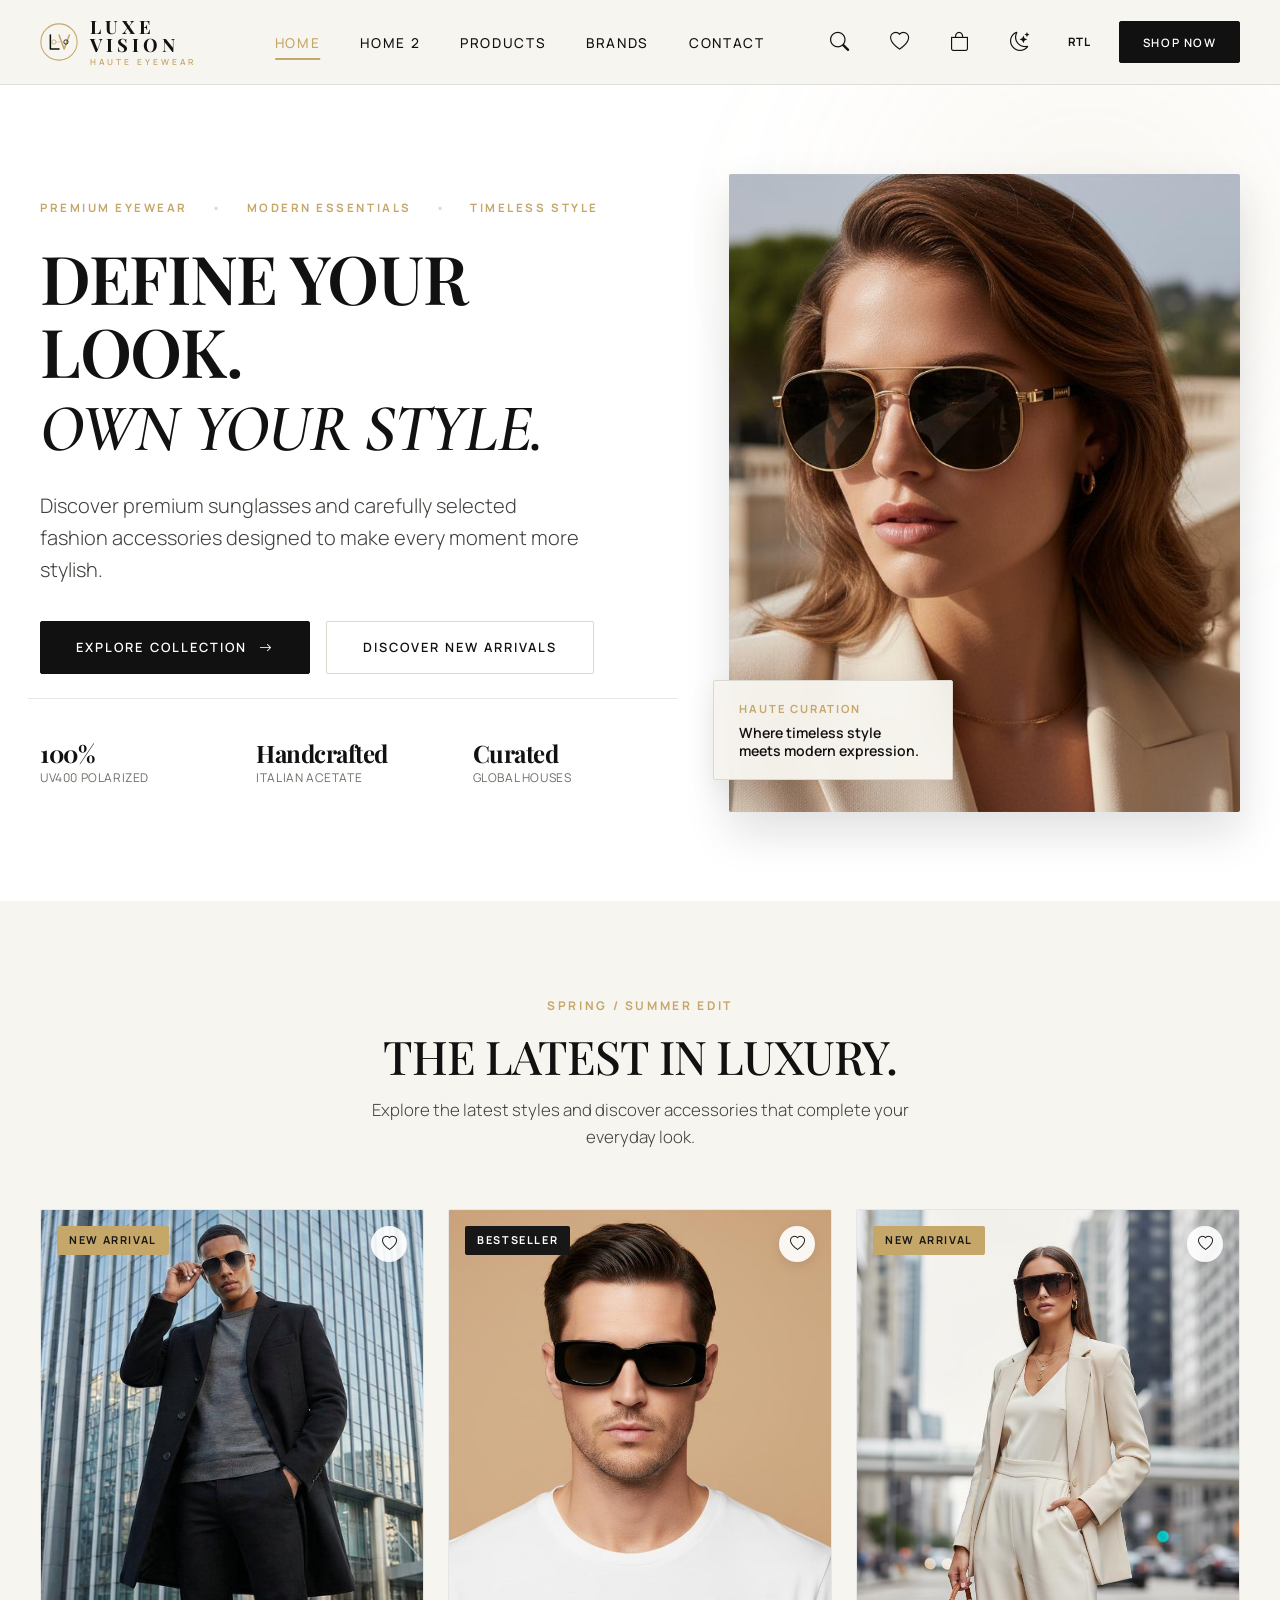
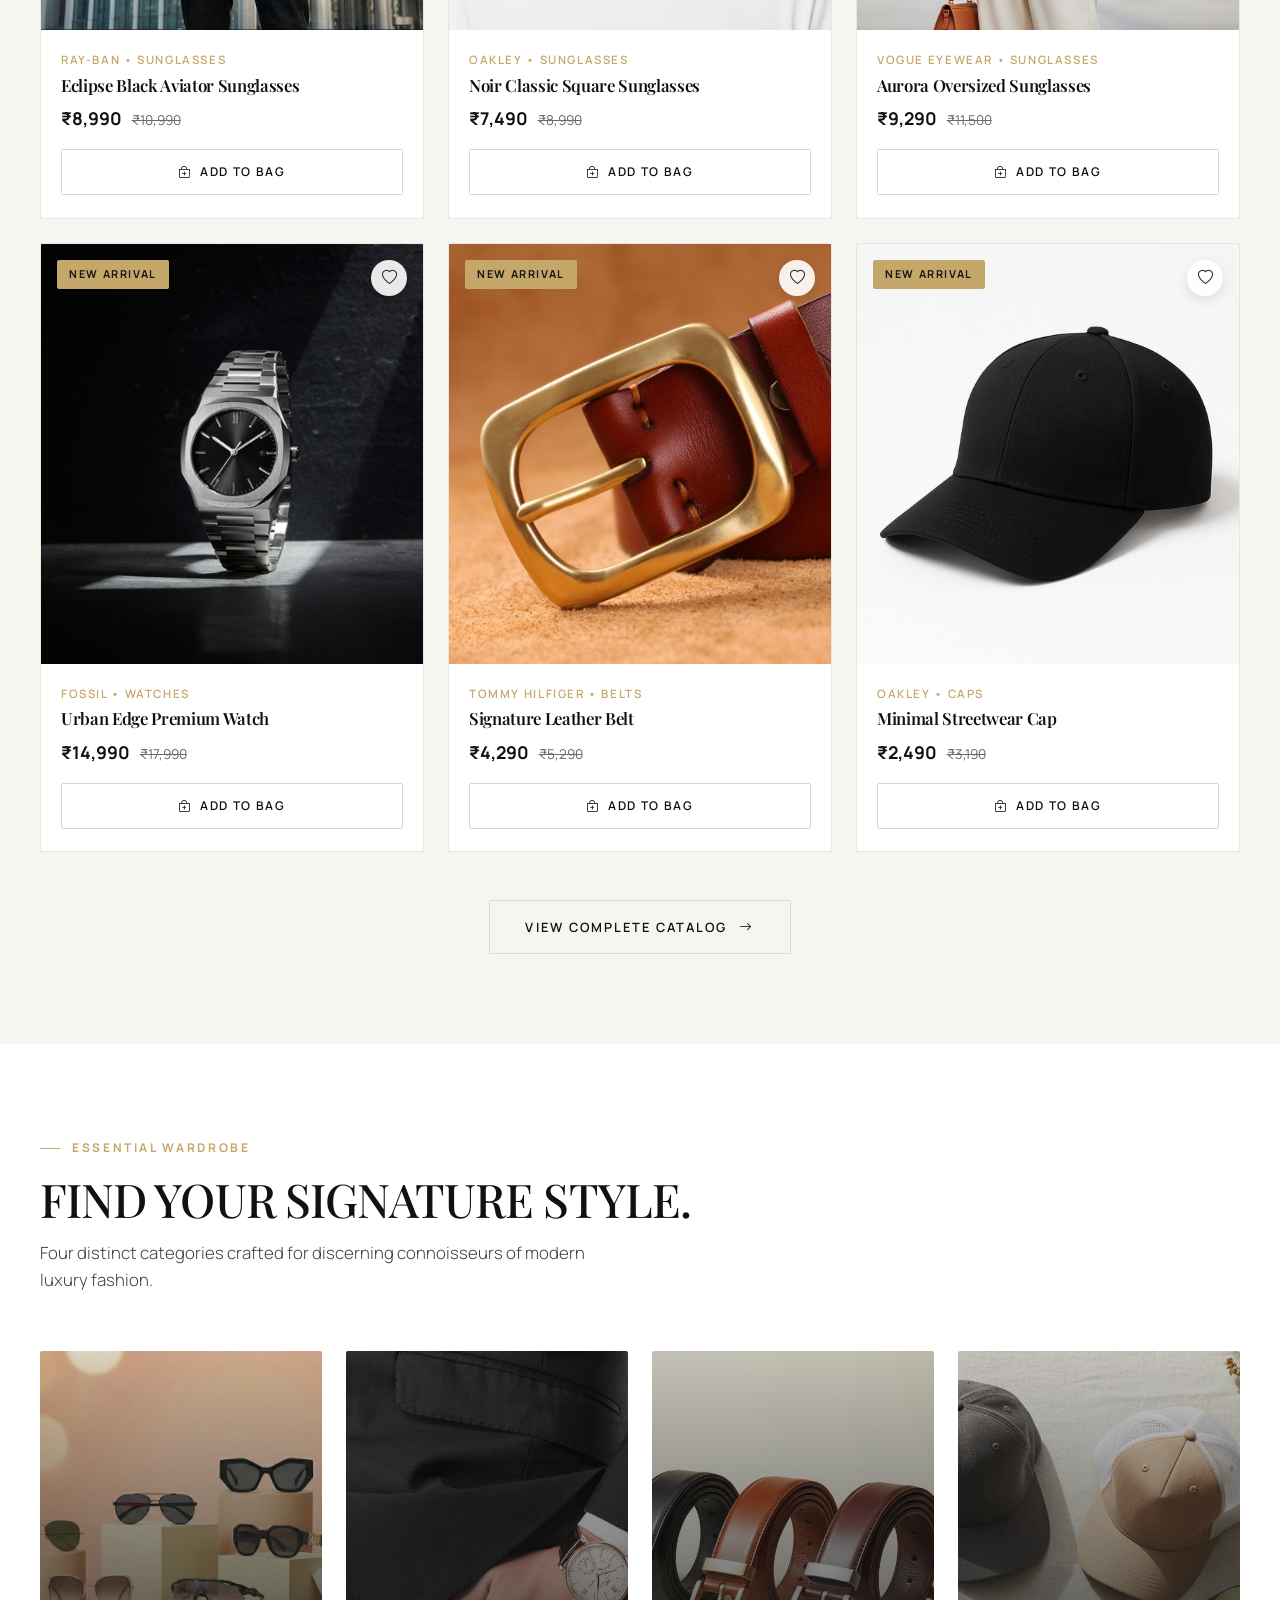
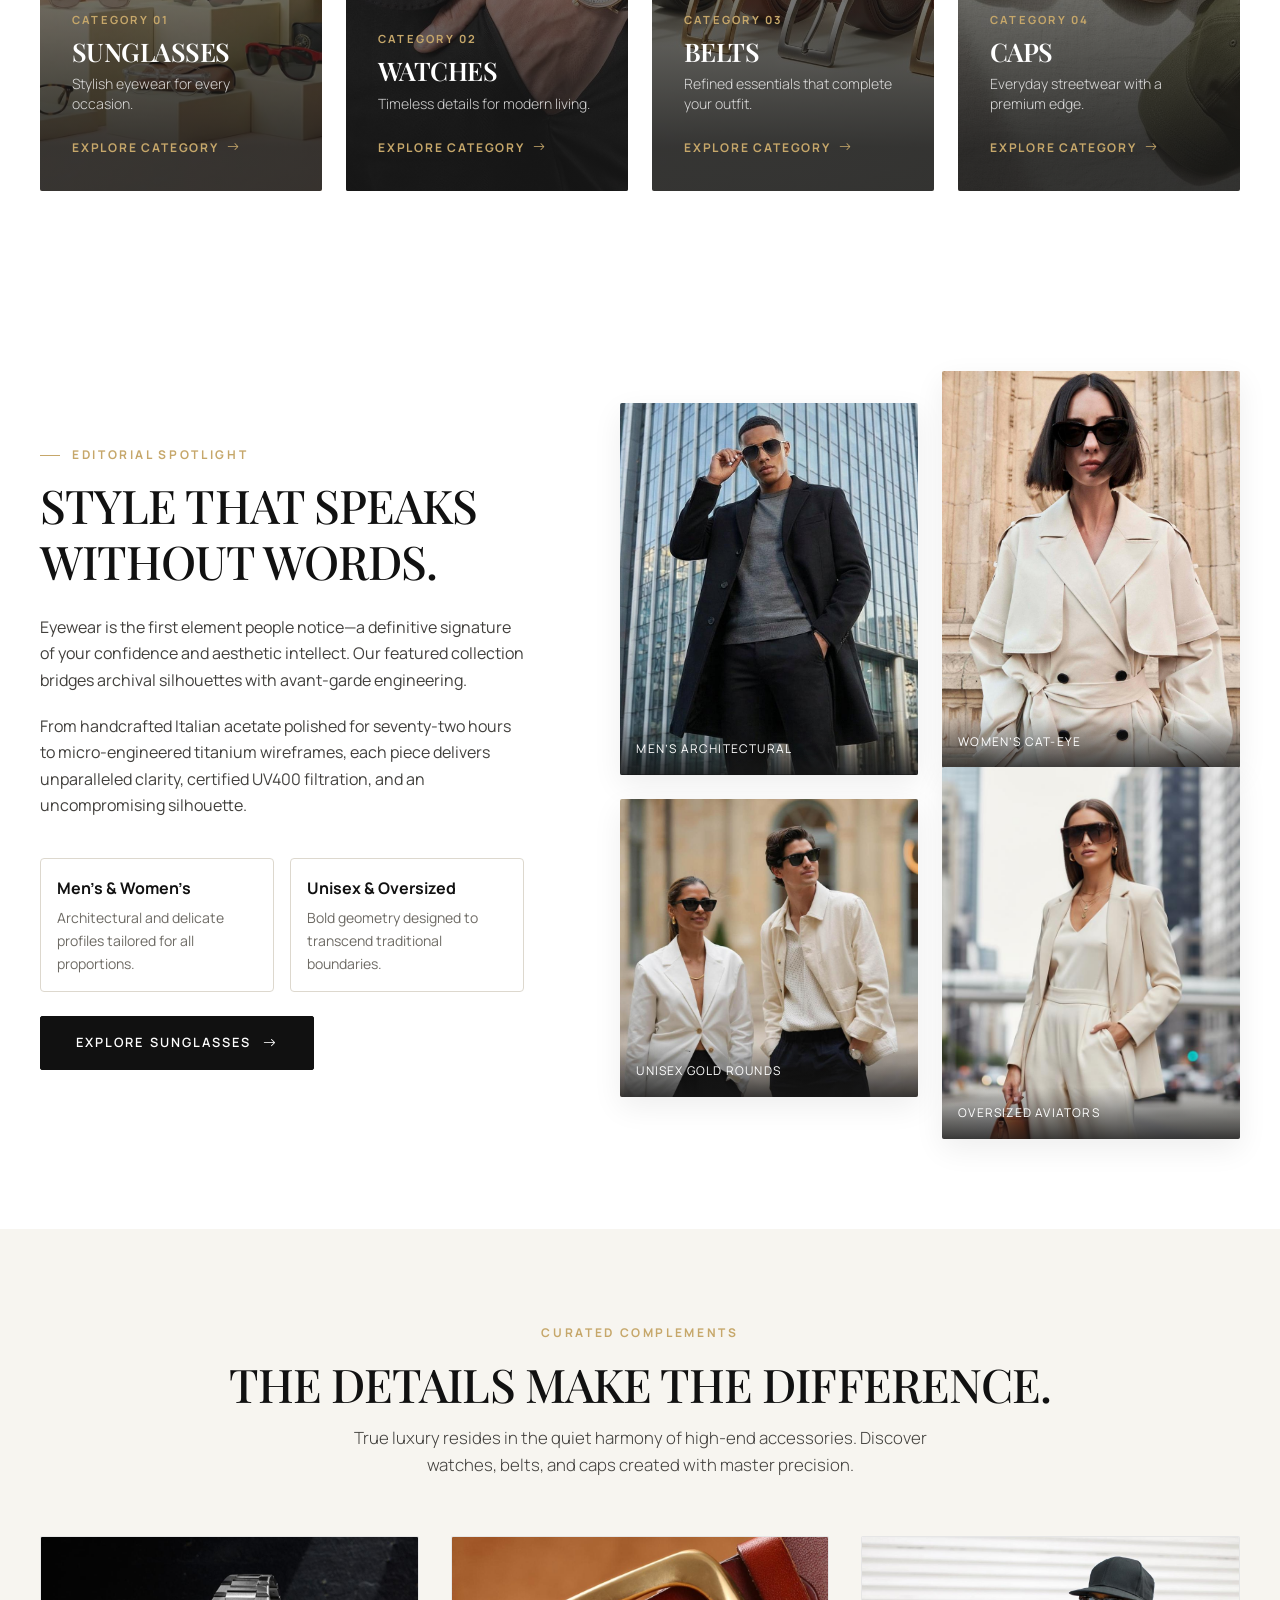
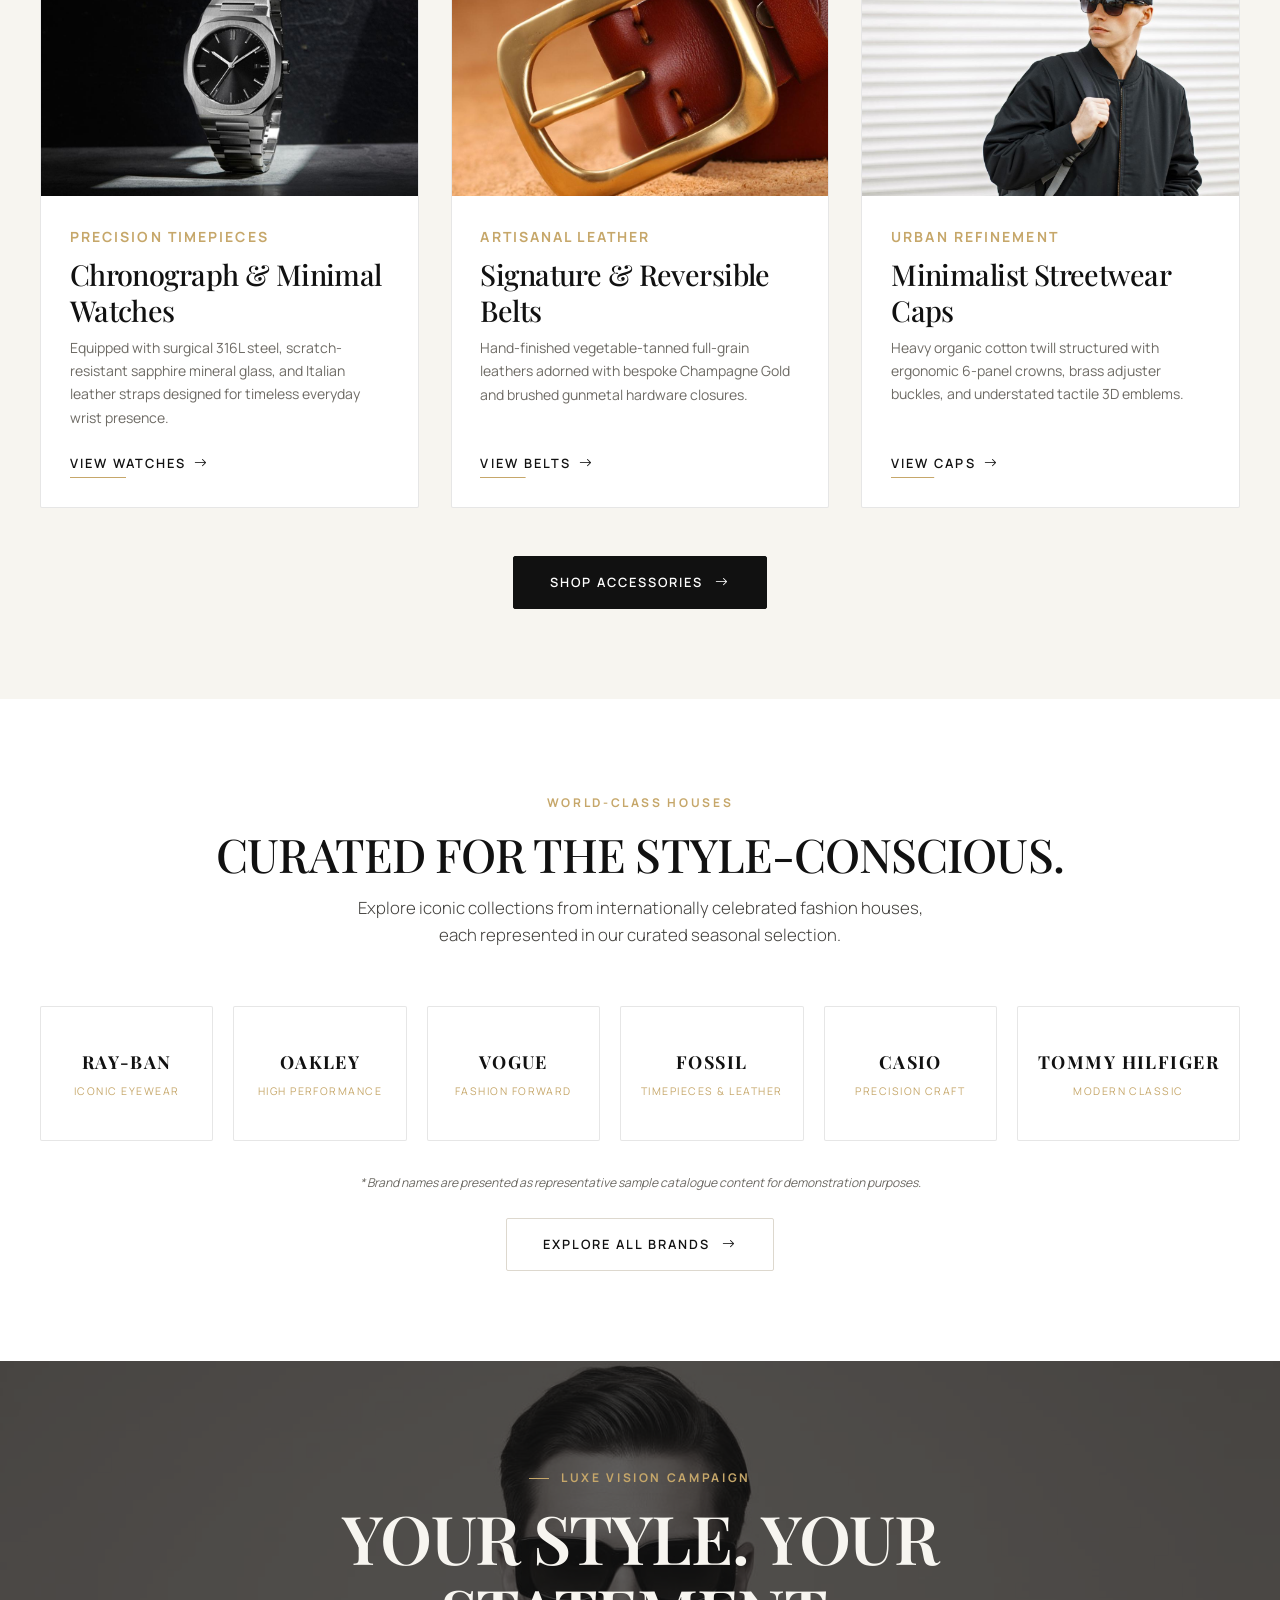
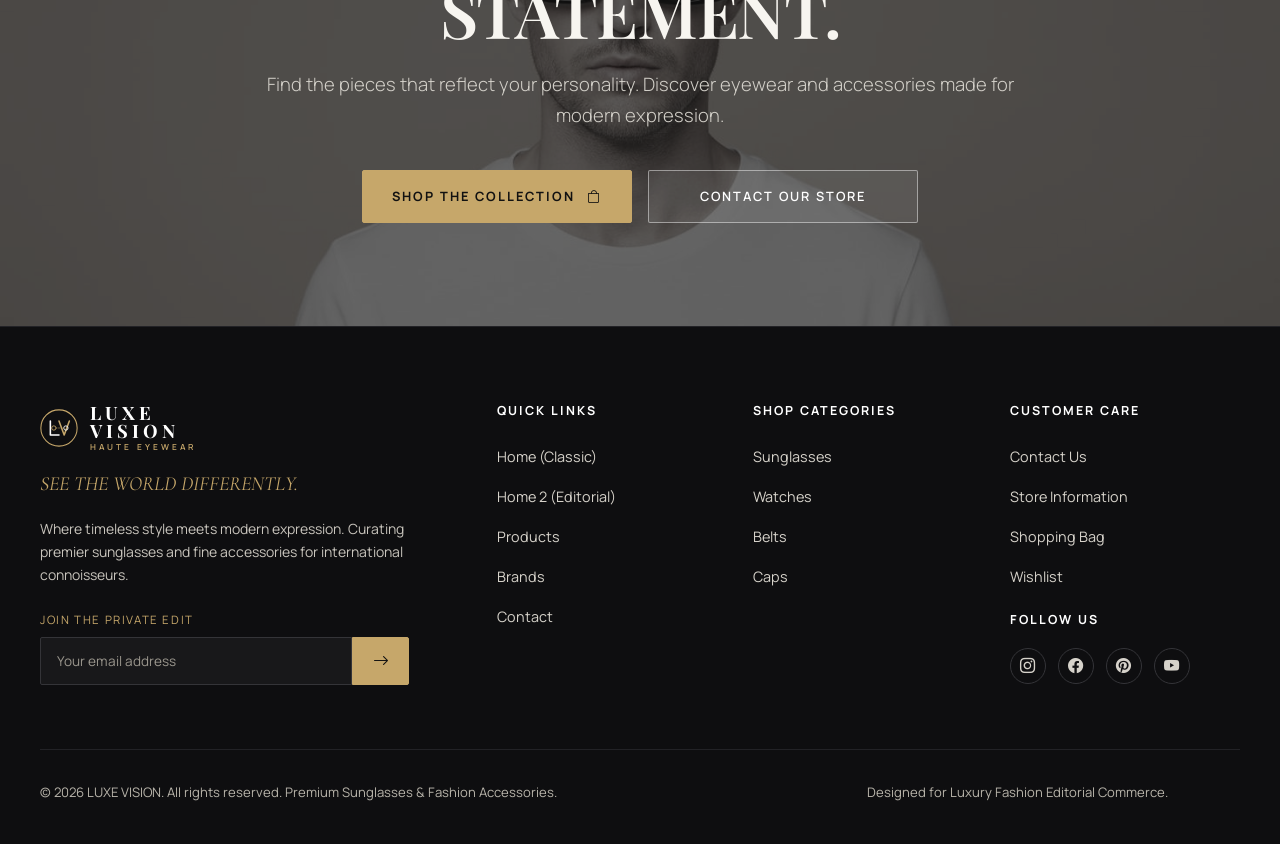
==== commit 10468175: "2nd comit" ====
--- a/index.html
+++ b/index.html
@@ -11,6 +11,12 @@
   <meta property="og:description" content="Where timeless style meets modern expression. Shop curated luxury eyewear, watches, belts, and caps.">
   <meta property="og:type" content="website">
   <meta property="og:image" content="https://images.unsplash.com/photo-1509695507497-903c140c43b0?auto=format&fit=crop&w=1200&q=80">
+
+  <!-- Favicon (Brand Logo Monogram) -->
+  <link rel="icon" type="image/svg+xml" href="assets/images/favicon.svg">
+  <link rel="icon" type="image/png" sizes="32x32" href="assets/images/favicon-32x32.png">
+  <link rel="apple-touch-icon" sizes="180x180" href="assets/images/apple-touch-icon.png">
+  <link rel="shortcut icon" href="assets/images/favicon.ico">
 
   <!-- Bootstrap 5 CDN -->
   <link href="https://cdn.jsdelivr.net/npm/bootstrap@5.3.3/dist/css/bootstrap.min.css" rel="stylesheet">
@@ -189,16 +195,16 @@
             </a>
           </div>
 
-          <div class="row g-4 mt-4 pt-3 border-top" style="border-color: var(--border-subtle) !important;">
-            <div class="col-4">
+          <div class="row g-3 g-sm-4 mt-4 pt-3 border-top" style="border-color: var(--border-subtle) !important;">
+            <div class="col-12 col-sm-4">
               <div class="h4 mb-0 fw-bold font-heading text-primary">100%</div>
               <div class="small text-muted" style="font-size: 0.75rem; letter-spacing: 0.05em;">UV400 POLARIZED</div>
             </div>
-            <div class="col-4">
+            <div class="col-12 col-sm-4">
               <div class="h4 mb-0 fw-bold font-heading text-primary">Handcrafted</div>
               <div class="small text-muted" style="font-size: 0.75rem; letter-spacing: 0.05em;">ITALIAN ACETATE</div>
             </div>
-            <div class="col-4">
+            <div class="col-12 col-sm-4">
               <div class="h4 mb-0 fw-bold font-heading text-primary">Curated</div>
               <div class="small text-muted" style="font-size: 0.75rem; letter-spacing: 0.05em;">GLOBAL HOUSES</div>
             </div>
@@ -361,14 +367,14 @@
           </p>
           
           <div class="row g-3 my-4">
-            <div class="col-6">
-              <div class="p-3 border rounded-1" style="border-color: var(--border-main) !important; background-color: var(--surface-card);">
+            <div class="col-12 col-sm-6">
+              <div class="h-100 p-3 border rounded-1" style="border-color: var(--border-main) !important; background-color: var(--surface-card);">
                 <div class="fw-bold text-primary mb-1">Men’s & Women’s</div>
                 <div class="small text-muted">Architectural and delicate profiles tailored for all proportions.</div>
               </div>
             </div>
-            <div class="col-6">
-              <div class="p-3 border rounded-1" style="border-color: var(--border-main) !important; background-color: var(--surface-card);">
+            <div class="col-12 col-sm-6">
+              <div class="h-100 p-3 border rounded-1" style="border-color: var(--border-main) !important; background-color: var(--surface-card);">
                 <div class="fw-bold text-primary mb-1">Unisex & Oversized</div>
                 <div class="small text-muted">Bold geometry designed to transcend traditional boundaries.</div>
               </div>
@@ -778,9 +784,9 @@
             </ul>
             <div class="quickview-actions">
               <div class="drawer-qty-controls" style="height: 44px;">
-                <button class="drawer-qty-btn" onclick="const input = document.getElementById('qvQtyInput'); if(Number(input.value) > 1) input.value = Number(input.value) - 1;">-</button>
+                <button class="drawer-qty-btn" onclick="adjustQuickViewQty(-1)" aria-label="Decrease quantity">-</button>
                 <input type="text" id="qvQtyInput" value="1" readonly class="text-center border-0 bg-transparent" style="width: 36px; font-weight: 600; color: inherit;">
-                <button class="drawer-qty-btn" onclick="const input = document.getElementById('qvQtyInput'); input.value = Number(input.value) + 1;">+</button>
+                <button class="drawer-qty-btn" onclick="adjustQuickViewQty(1)" aria-label="Increase quantity">+</button>
               </div>
               <button id="qvAddBtn" class="btn-luxe btn-luxe-primary flex-grow-1" style="height: 44px;">
                 <i class="bi bi-bag-plus"></i> ADD TO BAG
--- a/assets/css/style.css
+++ b/assets/css/style.css
@@ -144,6 +144,13 @@
   padding: 0;
 }
 
+html,
+body {
+  overflow-x: clip;
+  max-width: 100%;
+  width: 100%;
+}
+
 html {
   font-size: 16px;
   scroll-behavior: smooth;
@@ -156,7 +163,7 @@
   color: var(--text-primary);
   line-height: 1.65;
   font-weight: 400;
-  overflow-x: hidden;
+  position: relative;
   transition: background-color var(--transition-smooth), color var(--transition-smooth);
 }
 
@@ -507,9 +514,11 @@
 
 /* --- STICKY NAVIGATION BAR --- */
 .site-header {
-  position: sticky;
-  top: 0;
+  position: -webkit-sticky !important;
+  position: sticky !important;
+  top: 0 !important;
   left: 0;
+  right: 0;
   width: 100%;
   z-index: 1030;
   background-color: var(--surface-overlay);
@@ -540,9 +549,16 @@
   padding: 0;
 }
 
-@media (min-width: 992px) {
+@media (min-width: 1025px) {
   .nav-links {
     display: flex;
+    gap: clamp(1.2rem, 1.8vw, 2.5rem);
+  }
+}
+
+@media (min-width: 1200px) {
+  .nav-links {
+    gap: 2.5rem;
   }
 }
 
@@ -592,14 +608,18 @@
   }
 }
 
-/* On mobile and tablet views (< 992px), keep only hamburger icon in header; other icons/menus are inside hamburger drawer */
-@media (max-width: 991.98px) {
+/* On mobile and tablet views (<= 1024px), keep only hamburger icon in header; other icons/menus are inside hamburger drawer */
+@media (max-width: 1024.98px) {
   .site-header .nav-actions {
     gap: 0;
   }
 
   .site-header .nav-actions .nav-icon-btn,
   .site-header .nav-actions .nav-cta {
+    display: none !important;
+  }
+
+  .nav-links {
     display: none !important;
   }
 }
@@ -678,9 +698,9 @@
   padding: 0;
 }
 
-@media (min-width: 992px) {
+@media (min-width: 1025px) {
   .nav-hamburger-btn {
-    display: none;
+    display: none !important;
   }
 }
 
@@ -698,12 +718,14 @@
   display: flex;
   flex-direction: column;
   box-shadow: var(--shadow-drawer);
-  transition: right var(--transition-luxury);
+  transition: right var(--transition-luxury), visibility var(--transition-luxury);
   overflow-y: auto;
+  visibility: hidden;
 }
 
 .mobile-nav-drawer.open {
   right: 0;
+  visibility: visible;
 }
 
 .mobile-nav-header {
@@ -1353,6 +1375,14 @@
   .accessory-cards-grid {
     grid-template-columns: repeat(3, 1fr);
   }
+
+  .accessory-card-body h3 {
+    min-height: 2.5em;
+  }
+
+  .accessory-card-body p {
+    min-height: 4.8em;
+  }
 }
 
 .accessory-card {
@@ -1360,6 +1390,9 @@
   border: 1px solid var(--border-subtle);
   border-radius: var(--radius-sm);
   overflow: hidden;
+  display: flex;
+  flex-direction: column;
+  height: 100%;
   transition: transform var(--transition-smooth), box-shadow var(--transition-smooth);
 }
 
@@ -1371,6 +1404,7 @@
 .accessory-card-img {
   aspect-ratio: 16/11;
   overflow: hidden;
+  flex-shrink: 0;
 }
 
 .accessory-card-img img {
@@ -1386,31 +1420,45 @@
 
 .accessory-card-body {
   padding: 1.8rem;
+  display: flex;
+  flex-direction: column;
+  flex-grow: 1;
+}
+
+.accessory-card-body h3 {
+  line-height: 1.25;
+}
+
+.accessory-card-body .btn-text-link {
+  margin-top: auto;
+  align-self: flex-start;
 }
 
 /* --- BRAND EXPERIENCE --- */
 .brands-row {
   display: grid;
   grid-template-columns: repeat(2, 1fr);
-  gap: 1.5rem;
-}
-
-@media (min-width: 600px) {
+  gap: 1.25rem;
+}
+
+@media (min-width: 600px) and (max-width: 1199.98px) {
   .brands-row {
     grid-template-columns: repeat(3, 1fr);
-  }
-}
-
-@media (min-width: 992px) {
+    gap: 1.5rem;
+  }
+}
+
+@media (min-width: 1200px) {
   .brands-row {
     grid-template-columns: repeat(6, 1fr);
+    gap: 1.25rem;
   }
 }
 
 .brand-badge-item {
   background-color: var(--surface-card);
   border: 1px solid var(--border-subtle);
-  padding: 2.2rem 1.5rem;
+  padding: 2rem 1.25rem;
   text-align: center;
   border-radius: var(--radius-sm);
   display: flex;
@@ -1419,6 +1467,7 @@
   justify-content: center;
   transition: all var(--transition-smooth);
   text-decoration: none;
+  min-height: 135px;
 }
 
 .brand-badge-item:hover {
@@ -1429,19 +1478,53 @@
 
 .brand-badge-item .brand-name {
   font-family: var(--font-heading);
-  font-size: 1.35rem;
+  font-size: clamp(1.1rem, 1.4vw, 1.35rem);
   font-weight: 700;
-  letter-spacing: 0.12em;
+  letter-spacing: 0.08em;
   color: var(--text-primary);
   text-transform: uppercase;
+  white-space: nowrap;
 }
 
 .brand-badge-item .brand-sub {
-  font-size: 0.68rem;
-  letter-spacing: 0.16em;
+  font-size: 0.66rem;
+  letter-spacing: 0.14em;
   text-transform: uppercase;
   color: var(--accent-gold);
   margin-top: 0.4rem;
+  white-space: nowrap;
+}
+
+@media (min-width: 600px) and (max-width: 1199.98px) {
+  .brand-badge-item {
+    padding: 2.2rem 1.5rem;
+  }
+
+  .brand-badge-item .brand-name {
+    font-size: 1.35rem;
+    letter-spacing: 0.1em;
+  }
+
+  .brand-badge-item .brand-sub {
+    font-size: 0.7rem;
+    letter-spacing: 0.14em;
+  }
+}
+
+@media (max-width: 599.98px) {
+  .brand-badge-item {
+    padding: 1.6rem 0.6rem;
+  }
+
+  .brand-badge-item .brand-name {
+    font-size: 1rem;
+    letter-spacing: 0.04em;
+  }
+
+  .brand-badge-item .brand-sub {
+    font-size: 0.58rem;
+    letter-spacing: 0.08em;
+  }
 }
 
 .disclaimer-note {
@@ -1489,6 +1572,12 @@
   font-size: 1.15rem;
   font-weight: 300;
   margin-bottom: 2.5rem;
+}
+
+.campaign-cta-content .btn-luxe {
+  width: 270px;
+  max-width: 100%;
+  justify-content: center;
 }
 
 /* --- PRODUCTS PAGE LAYOUT & CONTROLS --- */
@@ -1691,6 +1780,110 @@
   margin-bottom: 1rem;
 }
 
+/* --- PRODUCTS PAGE: PRECISION FIT GUIDE --- */
+.fit-guide-card {
+  background-color: var(--surface-card);
+  border: 1px solid var(--border-subtle);
+  border-radius: var(--radius-sm);
+  padding: 1.8rem 1.5rem;
+  transition: all var(--transition-smooth);
+  position: relative;
+  display: flex;
+  flex-direction: column;
+  height: 100%;
+}
+
+.fit-guide-card:hover {
+  border-color: var(--accent-gold);
+  transform: translateY(-6px);
+  box-shadow: var(--shadow-card);
+}
+
+.fit-card-header {
+  display: flex;
+  align-items: center;
+  justify-content: space-between;
+  min-height: 2.2rem;
+  gap: 0.5rem;
+  margin-bottom: 1rem;
+}
+
+.fit-badge {
+  background-color: var(--accent-gold-soft);
+  color: var(--accent-gold);
+  font-size: 0.68rem;
+  letter-spacing: 0.08em;
+  text-transform: uppercase;
+  font-weight: 700;
+  padding: 0.32rem 0.65rem;
+  border-radius: var(--radius-pill);
+  white-space: nowrap;
+  line-height: 1.2;
+}
+
+.fit-series {
+  font-size: 0.72rem;
+  font-weight: 700;
+  letter-spacing: 0.08em;
+  color: var(--text-muted);
+  white-space: nowrap;
+  flex-shrink: 0;
+  margin-left: auto;
+}
+
+.fit-guide-img {
+  width: 100%;
+  height: 155px;
+  border-radius: var(--radius-sm);
+  overflow: hidden;
+  background-color: var(--bg-tertiary);
+  margin-bottom: 1.15rem;
+  flex-shrink: 0;
+}
+
+.fit-guide-img img {
+  width: 100%;
+  height: 100%;
+  object-fit: cover;
+  object-position: center;
+  transition: transform var(--transition-luxury);
+}
+
+.fit-guide-card:hover .fit-guide-img img {
+  transform: scale(1.06);
+}
+
+.fit-guide-card h3 {
+  font-size: 1.15rem;
+  margin-bottom: 0.35rem;
+  min-height: 1.5em;
+  line-height: 1.3;
+}
+
+.fit-guide-profile {
+  font-size: 0.78rem;
+  font-weight: 600;
+  color: var(--accent-gold);
+  margin-bottom: 0.75rem;
+  min-height: 2.6em;
+  line-height: 1.35;
+  display: flex;
+  align-items: center;
+}
+
+.fit-guide-desc {
+  font-size: 0.85rem;
+  color: var(--text-secondary);
+  line-height: 1.55;
+  margin-bottom: 1.5rem;
+  min-height: 4.8em;
+  flex-grow: 1;
+}
+
+.fit-guide-action {
+  margin-top: auto;
+}
+
 /* --- BRANDS PAGE SHOWCASE --- */
 .brand-hero-section {
   background-color: var(--bg-secondary);
@@ -1698,6 +1891,38 @@
   overflow: hidden;
 }
 
+.brand-hero-section .brand-hero-ctas {
+  display: flex;
+  flex-wrap: wrap;
+  gap: 1rem;
+  width: 100%;
+}
+
+.brand-hero-section .brand-hero-ctas .btn-luxe {
+  width: 240px;
+  max-width: 100%;
+  min-height: 52px;
+  display: inline-flex;
+  align-items: center;
+  justify-content: center;
+  text-align: center;
+  box-sizing: border-box;
+}
+
+@media (max-width: 767.98px) {
+  .brand-hero-section .brand-hero-ctas {
+    flex-direction: column;
+    align-items: stretch;
+  }
+
+  .brand-hero-section .brand-hero-ctas .btn-luxe {
+    width: 100%;
+    max-width: 100%;
+    min-height: 52px;
+    justify-content: center;
+  }
+}
+
 .brands-directory-grid {
   display: grid;
   grid-template-columns: 1fr;
@@ -1724,6 +1949,7 @@
   overflow: hidden;
   display: flex;
   flex-direction: column;
+  height: 100%;
   transition: all var(--transition-smooth);
 }
 
@@ -1743,11 +1969,12 @@
   width: 100%;
   aspect-ratio: 4/3;
   overflow: hidden;
+  flex-shrink: 0;
 }
 
 @media (min-width: 600px) {
   .brand-detail-img {
-    width: 45%;
+    width: 42%;
     aspect-ratio: auto;
   }
 }
@@ -1764,23 +1991,61 @@
 }
 
 .brand-detail-body {
-  padding: 2rem;
+  padding: 1.75rem;
   width: 100%;
   display: flex;
   flex-direction: column;
-  justify-content: center;
+  flex-grow: 1;
 }
 
 @media (min-width: 600px) {
   .brand-detail-body {
-    width: 55%;
+    width: 58%;
+  }
+}
+
+@media (min-width: 600px) and (max-width: 1024px) {
+  .brand-detail-img {
+    width: 38%;
+  }
+
+  .brand-detail-body {
+    width: 62%;
+    padding: 1.35rem 1.15rem;
+  }
+
+  .brand-detail-title {
+    font-size: 1.35rem;
+    margin-bottom: 0.45rem;
+  }
+
+  .brand-detail-desc {
+    font-size: 0.84rem;
+    margin-bottom: 1.25rem;
+    line-height: 1.45;
+  }
+
+  .brand-detail-action,
+  .brand-detail-body > div:last-child {
+    margin-top: auto;
+    width: 100%;
+  }
+
+  .brand-detail-action .btn-luxe,
+  .brand-detail-body > div:last-child .btn-luxe {
+    width: 100%;
+    justify-content: center;
+    padding: 0.65rem 0.5rem;
+    font-size: 0.68rem;
+    letter-spacing: 0.08em;
+    white-space: nowrap;
   }
 }
 
 .brand-detail-tag {
   font-size: 0.68rem;
   font-weight: 700;
-  letter-spacing: 0.2em;
+  letter-spacing: 0.16em;
   text-transform: uppercase;
   color: var(--accent-gold);
   margin-bottom: 0.5rem;
@@ -1788,17 +2053,245 @@
 
 .brand-detail-title {
   font-family: var(--font-heading);
-  font-size: 1.8rem;
+  font-size: 1.65rem;
   font-weight: 700;
-  letter-spacing: 0.08em;
-  margin-bottom: 0.8rem;
+  letter-spacing: 0.06em;
+  margin-bottom: 0.6rem;
 }
 
 .brand-detail-desc {
-  font-size: 0.9rem;
+  font-size: 0.88rem;
   color: var(--text-secondary);
   margin-bottom: 1.5rem;
   line-height: 1.5;
+  flex-grow: 1;
+}
+
+.brand-detail-action,
+.brand-detail-body > div:last-child {
+  margin-top: auto;
+  width: 100%;
+}
+
+.brand-detail-action .btn-luxe,
+.brand-detail-body > div:last-child .btn-luxe {
+  width: 100%;
+  justify-content: center;
+  box-sizing: border-box;
+}
+
+@media (min-width: 1025px) {
+  .brand-detail-action .btn-luxe,
+  .brand-detail-body > div:last-child .btn-luxe {
+    width: auto;
+    min-width: 185px;
+  }
+}
+
+/* --- BRANDS PAGE: STYLE MATRIX CARDS --- */
+.style-matrix-card {
+  background-color: var(--surface-card);
+  border: 1px solid var(--border-subtle);
+  border-radius: var(--radius-sm);
+  padding: 2.2rem 1.8rem;
+  display: flex;
+  flex-direction: column;
+  height: 100%;
+  position: relative;
+  transition: transform var(--transition-smooth), box-shadow var(--transition-smooth), border-color var(--transition-smooth);
+}
+
+.style-matrix-card:hover {
+  transform: translateY(-6px);
+  box-shadow: var(--shadow-card);
+  border-color: var(--accent-gold-border);
+}
+
+.style-matrix-card.featured-pillar {
+  border-color: var(--accent-gold-border);
+  box-shadow: 0 8px 30px rgba(198, 167, 106, 0.12);
+}
+
+.matrix-card-header {
+  display: flex;
+  align-items: center;
+  justify-content: space-between;
+  gap: 0.5rem;
+  min-height: 2.2rem;
+  margin-bottom: 1.15rem;
+}
+
+.matrix-pillar-num {
+  font-size: 0.72rem;
+  font-weight: 700;
+  letter-spacing: 0.16em;
+  text-transform: uppercase;
+  color: var(--accent-gold);
+  white-space: nowrap;
+}
+
+.matrix-pillar-badge {
+  font-size: 0.65rem;
+  font-weight: 700;
+  letter-spacing: 0.08em;
+  text-transform: uppercase;
+  padding: 0.3rem 0.65rem;
+  border-radius: var(--radius-pill);
+  background-color: var(--bg-tertiary);
+  color: var(--text-secondary);
+  border: 1px solid var(--border-subtle);
+  white-space: nowrap;
+}
+
+.featured-pillar .matrix-pillar-badge {
+  background-color: var(--accent-gold-soft);
+  color: var(--accent-gold);
+  border-color: var(--accent-gold-border);
+}
+
+.matrix-card-title {
+  font-family: var(--font-heading);
+  font-size: 1.35rem;
+  font-weight: 700;
+  line-height: 1.25;
+  margin-bottom: 0.85rem;
+  min-height: 3.4rem;
+  display: flex;
+  align-items: center;
+}
+
+.matrix-card-desc {
+  font-size: 0.86rem;
+  color: var(--text-secondary);
+  line-height: 1.55;
+  margin-bottom: 1.25rem;
+  min-height: 5.8rem;
+  flex-grow: 1;
+}
+
+.matrix-pill-group {
+  display: flex;
+  flex-wrap: wrap;
+  gap: 0.45rem;
+  margin-bottom: 1.5rem;
+  min-height: 4.8rem;
+  align-content: flex-start;
+}
+
+.matrix-pill-group .spec-pill {
+  font-size: 0.68rem;
+  padding: 0.28rem 0.6rem;
+  letter-spacing: 0.04em;
+  white-space: nowrap;
+  background-color: var(--bg-tertiary);
+  border: 1px solid var(--border-subtle);
+  color: var(--text-secondary);
+  border-radius: var(--radius-sm);
+}
+
+.matrix-card-action {
+  margin-top: auto;
+  width: 100%;
+}
+
+.matrix-card-action .btn-luxe {
+  width: 100%;
+  min-height: 48px;
+  justify-content: center;
+  text-align: center;
+  font-size: 0.72rem;
+  letter-spacing: 0.1em;
+  padding: 0.75rem 0.6rem;
+  white-space: nowrap;
+}
+
+/* Tablet view optimization (768px - 1024px) */
+@media (min-width: 768px) and (max-width: 1024px) {
+  .style-matrix-card {
+    padding: 1.4rem 1.1rem;
+  }
+
+  .matrix-card-header {
+    min-height: 1.8rem;
+    margin-bottom: 0.85rem;
+  }
+
+  .matrix-pillar-num {
+    font-size: 0.68rem;
+    letter-spacing: 0.1em;
+  }
+
+  .matrix-pillar-badge {
+    font-size: 0.62rem;
+    padding: 0.22rem 0.5rem;
+    letter-spacing: 0.06em;
+  }
+
+  .matrix-card-title {
+    font-size: 1.15rem;
+    min-height: 2.8rem;
+    margin-bottom: 0.65rem;
+  }
+
+  .matrix-card-desc {
+    font-size: 0.8rem;
+    line-height: 1.45;
+    min-height: 6.8rem;
+    margin-bottom: 1rem;
+  }
+
+  .matrix-pill-group {
+    gap: 0.35rem;
+    min-height: 5rem;
+    margin-bottom: 1.25rem;
+  }
+
+  .matrix-pill-group .spec-pill {
+    font-size: 0.64rem;
+    padding: 0.22rem 0.45rem;
+  }
+
+  .matrix-card-action .btn-luxe {
+    font-size: 0.66rem;
+    letter-spacing: 0.06em;
+    padding: 0.65rem 0.4rem;
+    min-height: 46px;
+  }
+}
+
+/* Dark mode for Style Matrix */
+[data-theme="dark"] .style-matrix-card {
+  background-color: var(--surface-card);
+  border-color: var(--border-main);
+}
+
+[data-theme="dark"] .style-matrix-card:hover {
+  border-color: var(--accent-gold);
+}
+
+[data-theme="dark"] .style-matrix-card.featured-pillar {
+  border-color: var(--accent-gold);
+  box-shadow: 0 8px 30px rgba(0, 0, 0, 0.5);
+}
+
+[data-theme="dark"] .matrix-card-title {
+  color: #FFFFFF !important;
+}
+
+[data-theme="dark"] .matrix-card-desc {
+  color: #D4D0C5 !important;
+}
+
+[data-theme="dark"] .matrix-pillar-badge {
+  background-color: var(--surface-overlay);
+  border-color: var(--border-main);
+  color: #D4D0C5;
+}
+
+[data-theme="dark"] .matrix-pill-group .spec-pill {
+  background-color: var(--surface-overlay);
+  border-color: var(--border-main);
+  color: #D4D0C5;
 }
 
 /* --- CONTACT PAGE --- */
@@ -1806,12 +2299,14 @@
   display: grid;
   grid-template-columns: 1fr;
   gap: 3rem;
+  align-items: start;
 }
 
 @media (min-width: 992px) {
   .contact-grid {
     grid-template-columns: 1fr 1.3fr;
     gap: 4rem;
+    align-items: start;
   }
 }
 
@@ -1874,6 +2369,8 @@
   border-radius: var(--radius-sm);
   padding: clamp(2rem, 4vw, 3.2rem);
   box-shadow: var(--shadow-card);
+  align-self: start;
+  height: fit-content;
 }
 
 .form-group-luxe {
@@ -1960,6 +2457,33 @@
   position: relative;
 }
 
+.contact-map-header {
+  display: flex;
+  align-items: center;
+  justify-content: space-between;
+  gap: 1rem;
+}
+
+.contact-map-header .contact-map-btn {
+  white-space: nowrap;
+}
+
+@media (max-width: 576px) {
+  .contact-map-header {
+    flex-direction: column;
+    align-items: stretch;
+    gap: 0.85rem;
+  }
+
+  .contact-map-header .contact-map-btn {
+    width: 100%;
+    justify-content: center;
+    text-align: center;
+    min-height: 44px;
+    padding: 0.75rem 1.2rem;
+  }
+}
+
 .map-overlay-card {
   position: relative;
   z-index: 2;
@@ -1985,11 +2509,13 @@
   box-shadow: var(--shadow-drawer);
   display: flex;
   flex-direction: column;
-  transition: right var(--transition-luxury);
+  transition: right var(--transition-luxury), visibility var(--transition-luxury);
+  visibility: hidden;
 }
 
 .side-drawer.open {
   right: 0;
+  visibility: visible;
 }
 
 .drawer-header {
@@ -2405,6 +2931,17 @@
   font-size: 1.2rem;
 }
 
+@media (max-width: 576px) {
+  .toast-container-luxe {
+    bottom: 1rem;
+    right: 1rem;
+    left: 1rem;
+  }
+  .toast-luxe {
+    max-width: 100%;
+  }
+}
+
 /* --- FOOTER ARCHITECTURE --- */
 .site-footer {
   background-color: #0E0E10;
@@ -2431,12 +2968,21 @@
 @media (min-width: 768px) {
   .footer-top-grid {
     grid-template-columns: repeat(2, 1fr);
+    gap: 3.5rem 2.5rem;
   }
 }
 
 @media (min-width: 1024px) {
   .footer-top-grid {
-    grid-template-columns: 2fr 1fr 1fr 1fr;
+    grid-template-columns: 1.7fr 1fr 1.15fr 1.25fr;
+    gap: 2.2rem;
+    align-items: start;
+  }
+}
+
+@media (min-width: 1200px) {
+  .footer-top-grid {
+    grid-template-columns: 2fr 1fr 1fr 1.15fr;
     gap: 3.5rem;
   }
 }
@@ -2445,7 +2991,7 @@
   padding-right: 0;
 }
 
-@media (min-width: 1024px) {
+@media (min-width: 1200px) {
   .footer-brand-col {
     padding-right: 2rem;
   }
@@ -2464,11 +3010,12 @@
   font-family: var(--font-body);
   font-size: 0.78rem;
   font-weight: 700;
-  letter-spacing: 0.2em;
+  letter-spacing: 0.16em;
   text-transform: uppercase;
   color: #FFFFFF !important;
   margin-bottom: 1.5rem;
   position: relative;
+  white-space: nowrap;
 }
 
 .footer-links-list {
@@ -2540,8 +3087,9 @@
 .footer-social-row {
   display: flex;
   align-items: center;
-  gap: 1rem;
-  margin-top: 1.5rem;
+  gap: 0.75rem;
+  margin-top: 1.25rem;
+  flex-wrap: nowrap;
 }
 
 .social-icon-circle {
@@ -2584,6 +3132,7 @@
 @media (min-width: 768px) {
   .footer-bottom-bar {
     flex-direction: row;
+    padding-right: 4.5rem;
   }
 }
 
@@ -2661,27 +3210,32 @@
   inset: 0;
   background-image: url('../images/rwyFkzKw1758KryOENQLi61ArYkoBHZseh_QmAYqeOsZwpENGG5ODXM8lU1siR3-L7Cqy_M_YCN9yIyQy3s-Qj3XgSwyqxQQrPExwor7v9-fcWfY1JCeue1m37bPNHOf_WnOvEX3sQoI9JLvXBPmfJfS3jLz-uked59azqSct.jpg');
   background-size: cover;
-  background-position: center 25%;
-  opacity: 0.38;
-  filter: contrast(110%) brightness(85%);
-  transform: scale(1.03);
+  background-position: center 20%;
+  opacity: 0.72;
+  image-rendering: -webkit-optimize-contrast;
+  image-rendering: crisp-edges;
   transition: transform 8s ease;
 }
 
 .hero-cinematic:hover .hero-cinematic-bg {
-  transform: scale(1.08);
+  transform: scale(1.04);
 }
 
 .hero-cinematic-overlay {
   position: absolute;
   inset: 0;
-  background: linear-gradient(90deg, rgba(14, 14, 14, 0.95) 0%, rgba(14, 14, 14, 0.75) 50%, rgba(14, 14, 14, 0.4) 100%);
+  background: linear-gradient(90deg, rgba(14, 14, 14, 0.88) 0%, rgba(14, 14, 14, 0.6) 55%, rgba(14, 14, 14, 0.3) 100%);
   z-index: 1;
 }
 
 @media (max-width: 991px) {
+  .hero-cinematic-bg {
+    background-position: 60% 15%;
+    opacity: 0.68;
+  }
+
   .hero-cinematic-overlay {
-    background: linear-gradient(180deg, rgba(14, 14, 14, 0.92) 0%, rgba(14, 14, 14, 0.85) 100%);
+    background: linear-gradient(180deg, rgba(14, 14, 14, 0.82) 0%, rgba(14, 14, 14, 0.55) 45%, rgba(14, 14, 14, 0.85) 100%);
   }
 }
 
@@ -2689,6 +3243,20 @@
   position: relative;
   z-index: 2;
   max-width: 720px;
+}
+
+.hero-cinematic-content .btn-luxe {
+  min-width: 280px;
+  justify-content: center;
+}
+
+@media (max-width: 767.98px) {
+  .hero-cinematic-content .btn-luxe {
+    width: 100%;
+    max-width: 320px;
+    min-height: 52px;
+    justify-content: center;
+  }
 }
 
 .hero-cinematic-pill {
@@ -2820,12 +3388,14 @@
   display: grid;
   grid-template-columns: 1fr;
   gap: 2.5rem;
+  align-items: stretch;
 }
 
 @media (min-width: 992px) {
   .atelier-split-grid {
     grid-template-columns: 1fr 1fr;
-    gap: 3.5rem;
+    gap: clamp(2rem, 3.5vw, 3.5rem);
+    align-items: stretch;
   }
 }
 
@@ -2836,6 +3406,9 @@
   overflow: hidden;
   box-shadow: var(--shadow-card);
   transition: transform var(--transition-smooth);
+  height: 100%;
+  display: flex;
+  flex-direction: column;
 }
 
 .atelier-feature-card:hover {
@@ -2846,6 +3419,7 @@
   width: 100%;
   aspect-ratio: 16/10;
   overflow: hidden;
+  flex-shrink: 0;
 }
 
 .atelier-feature-img img {
@@ -2860,14 +3434,50 @@
 }
 
 .atelier-feature-body {
-  padding: 2.2rem;
+  padding: clamp(1.8rem, 2.5vw, 2.4rem);
+  display: flex;
+  flex-direction: column;
+  flex-grow: 1;
+}
+
+.atelier-feature-body .font-heading {
+  font-size: clamp(1.25rem, 1.8vw, 1.55rem);
+  margin-top: 0.5rem;
+  margin-bottom: 0.85rem;
+}
+
+.atelier-feature-body p.text-secondary {
+  line-height: 1.6;
+  margin-bottom: 0.75rem;
 }
 
 .spec-pill-group {
   display: flex;
   flex-wrap: wrap;
   gap: 0.6rem;
-  margin: 1.2rem 0 1.6rem;
+  margin: 0.8rem 0 1.8rem;
+  align-content: flex-start;
+}
+
+@media (min-width: 992px) {
+  .atelier-feature-body .font-heading {
+    min-height: 3.4rem;
+    display: flex;
+    align-items: center;
+  }
+
+  .atelier-feature-body p.text-secondary {
+    min-height: 4.8rem;
+  }
+
+  .spec-pill-group {
+    min-height: 4.6rem;
+  }
+}
+
+.atelier-feature-body .btn-luxe {
+  margin-top: auto;
+  align-self: flex-start;
 }
 
 .spec-pill {
@@ -2908,6 +3518,9 @@
   padding: 2.2rem 1.8rem;
   transition: all var(--transition-smooth);
   position: relative;
+  display: flex;
+  flex-direction: column;
+  height: 100%;
 }
 
 .craft-pillar-card:hover {
@@ -2926,6 +3539,33 @@
   display: block;
 }
 
+.craft-pillar-img {
+  aspect-ratio: 4 / 3;
+  width: 100%;
+  border-radius: var(--radius-sm);
+  overflow: hidden;
+  background-color: var(--bg-tertiary);
+  margin-bottom: 1.25rem;
+  flex-shrink: 0;
+}
+
+.craft-pillar-img img {
+  width: 100%;
+  height: 100%;
+  object-fit: cover;
+  object-position: center top;
+  transition: transform var(--transition-luxury);
+}
+
+.craft-pillar-card:nth-child(3) .craft-pillar-img img,
+.craft-pillar-img img.pos-top {
+  object-position: center top !important;
+}
+
+.craft-pillar-card:hover .craft-pillar-img img {
+  transform: scale(1.05);
+}
+
 .craft-pillar-card h3 {
   font-size: 1.15rem;
   margin-bottom: 0.65rem;
@@ -2952,6 +3592,111 @@
   padding: clamp(2.5rem, 5vw, 4.5rem);
   background: radial-gradient(circle at 80% 20%, rgba(198, 167, 106, 0.12) 0%, transparent 60%), #141414;
   border-radius: var(--radius-sm);
+}
+
+/* --- CONCIERGE BUTTONS & TAG ALIGNMENT --- */
+.vip-concierge-inner .concierge-cta-group {
+  display: flex;
+  flex-wrap: wrap;
+  gap: 1rem;
+  width: 100%;
+}
+
+.vip-concierge-inner .concierge-btn {
+  width: 320px;
+  max-width: 100%;
+  min-height: 52px;
+  display: inline-flex;
+  align-items: center;
+  justify-content: center;
+  text-align: center;
+  padding: 0.95rem 1.4rem;
+  font-size: 0.74rem;
+  letter-spacing: 0.12em;
+  font-weight: 700;
+  box-sizing: border-box;
+  white-space: nowrap;
+}
+
+@media (max-width: 767.98px) {
+  .vip-concierge-inner {
+    padding: 2rem 1.25rem !important;
+    text-align: left !important;
+  }
+
+  .vip-concierge-inner h2.h1-editorial,
+  .vip-concierge-inner h2.h2-editorial {
+    font-size: clamp(1.4rem, 5.5vw, 1.85rem) !important;
+    text-align: left !important;
+  }
+
+  .vip-concierge-inner p {
+    text-align: left !important;
+    font-size: 0.94rem !important;
+  }
+
+  .vip-concierge-inner .section-eyebrow {
+    text-align: left !important;
+  }
+
+  .vip-concierge-inner .concierge-cta-group {
+    flex-direction: column;
+    align-items: stretch;
+    width: 100%;
+  }
+
+  .vip-concierge-inner .concierge-btn {
+    width: 100%;
+    max-width: 100%;
+    min-height: 52px;
+    font-size: clamp(0.68rem, 2.5vw, 0.74rem);
+    padding: 0.85rem 1rem;
+    white-space: normal;
+    text-align: center;
+    justify-content: center;
+  }
+}
+
+.concierge-tag-wrap {
+  display: flex;
+  align-items: center;
+  justify-content: flex-start;
+}
+
+@media (max-width: 576px) {
+  .concierge-tag-wrap {
+    justify-content: center;
+    padding: 0.75rem 0.5rem !important;
+  }
+}
+
+.concierge-tag {
+  display: inline-flex;
+  align-items: center;
+  gap: 0.55rem;
+  background-color: #0E0E10;
+  color: #FFFFFF !important;
+  border: 1px solid var(--accent-gold);
+  border-radius: var(--radius-pill);
+  padding: 0.5rem 1.15rem;
+  font-size: clamp(0.66rem, 1.8vw, 0.74rem);
+  font-weight: 700;
+  letter-spacing: 0.1em;
+  text-transform: uppercase;
+  box-shadow: 0 4px 18px rgba(0, 0, 0, 0.8), 0 0 10px rgba(198, 167, 106, 0.2);
+  max-width: 100%;
+}
+
+.concierge-tag i {
+  color: var(--accent-gold);
+  font-size: 0.9rem;
+  flex-shrink: 0;
+}
+
+.concierge-tag span {
+  white-space: nowrap;
+  overflow: hidden;
+  text-overflow: ellipsis;
 }
 
 .vip-concierge-inner .text-muted,
@@ -3340,7 +4085,7 @@
 [dir="rtl"] .side-drawer {
   right: auto;
   left: -100%;
-  transition: left var(--transition-luxury);
+  transition: left var(--transition-luxury), visibility var(--transition-luxury);
   box-shadow: 10px 0 40px rgba(17, 17, 17, 0.18);
 }
 
@@ -3352,7 +4097,7 @@
 [dir="rtl"] .mobile-nav-drawer {
   right: auto;
   left: -100%;
-  transition: left var(--transition-luxury);
+  transition: left var(--transition-luxury), visibility var(--transition-luxury);
   box-shadow: 10px 0 40px rgba(17, 17, 17, 0.18);
 }
 
